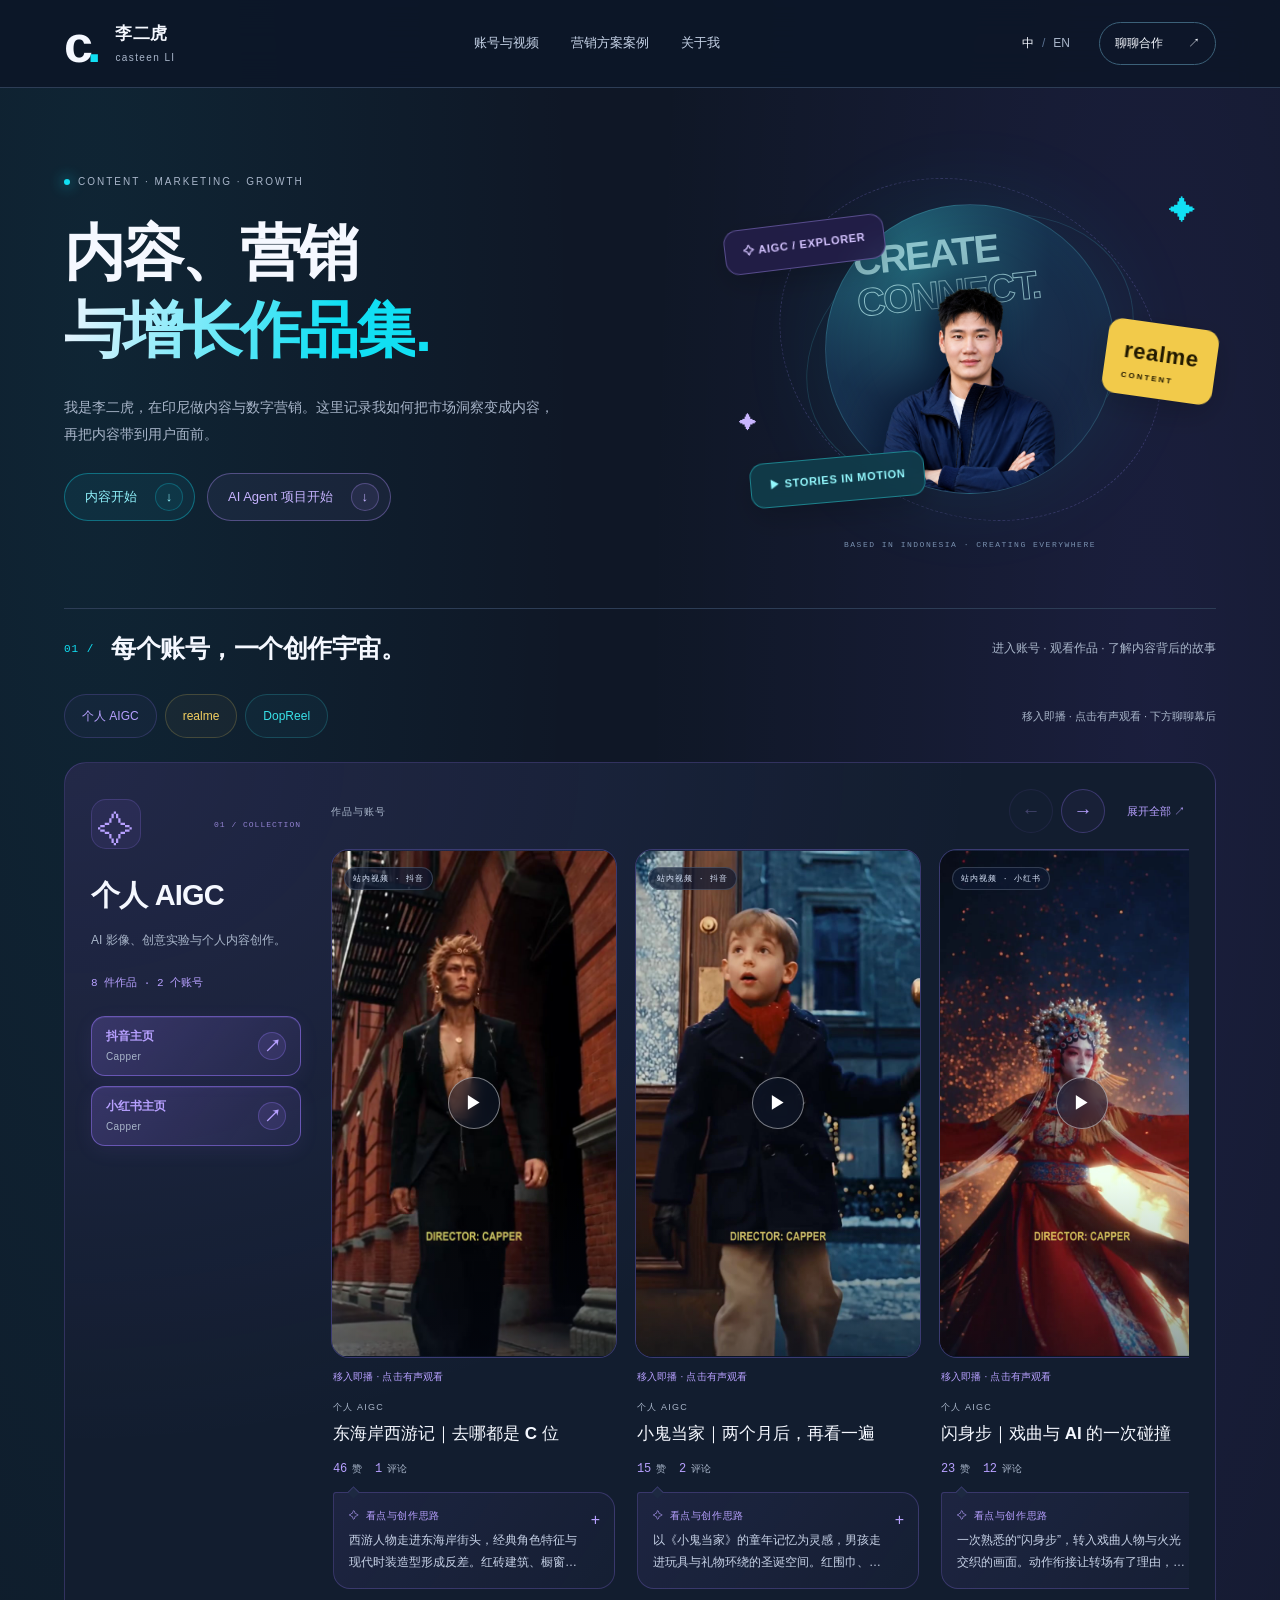
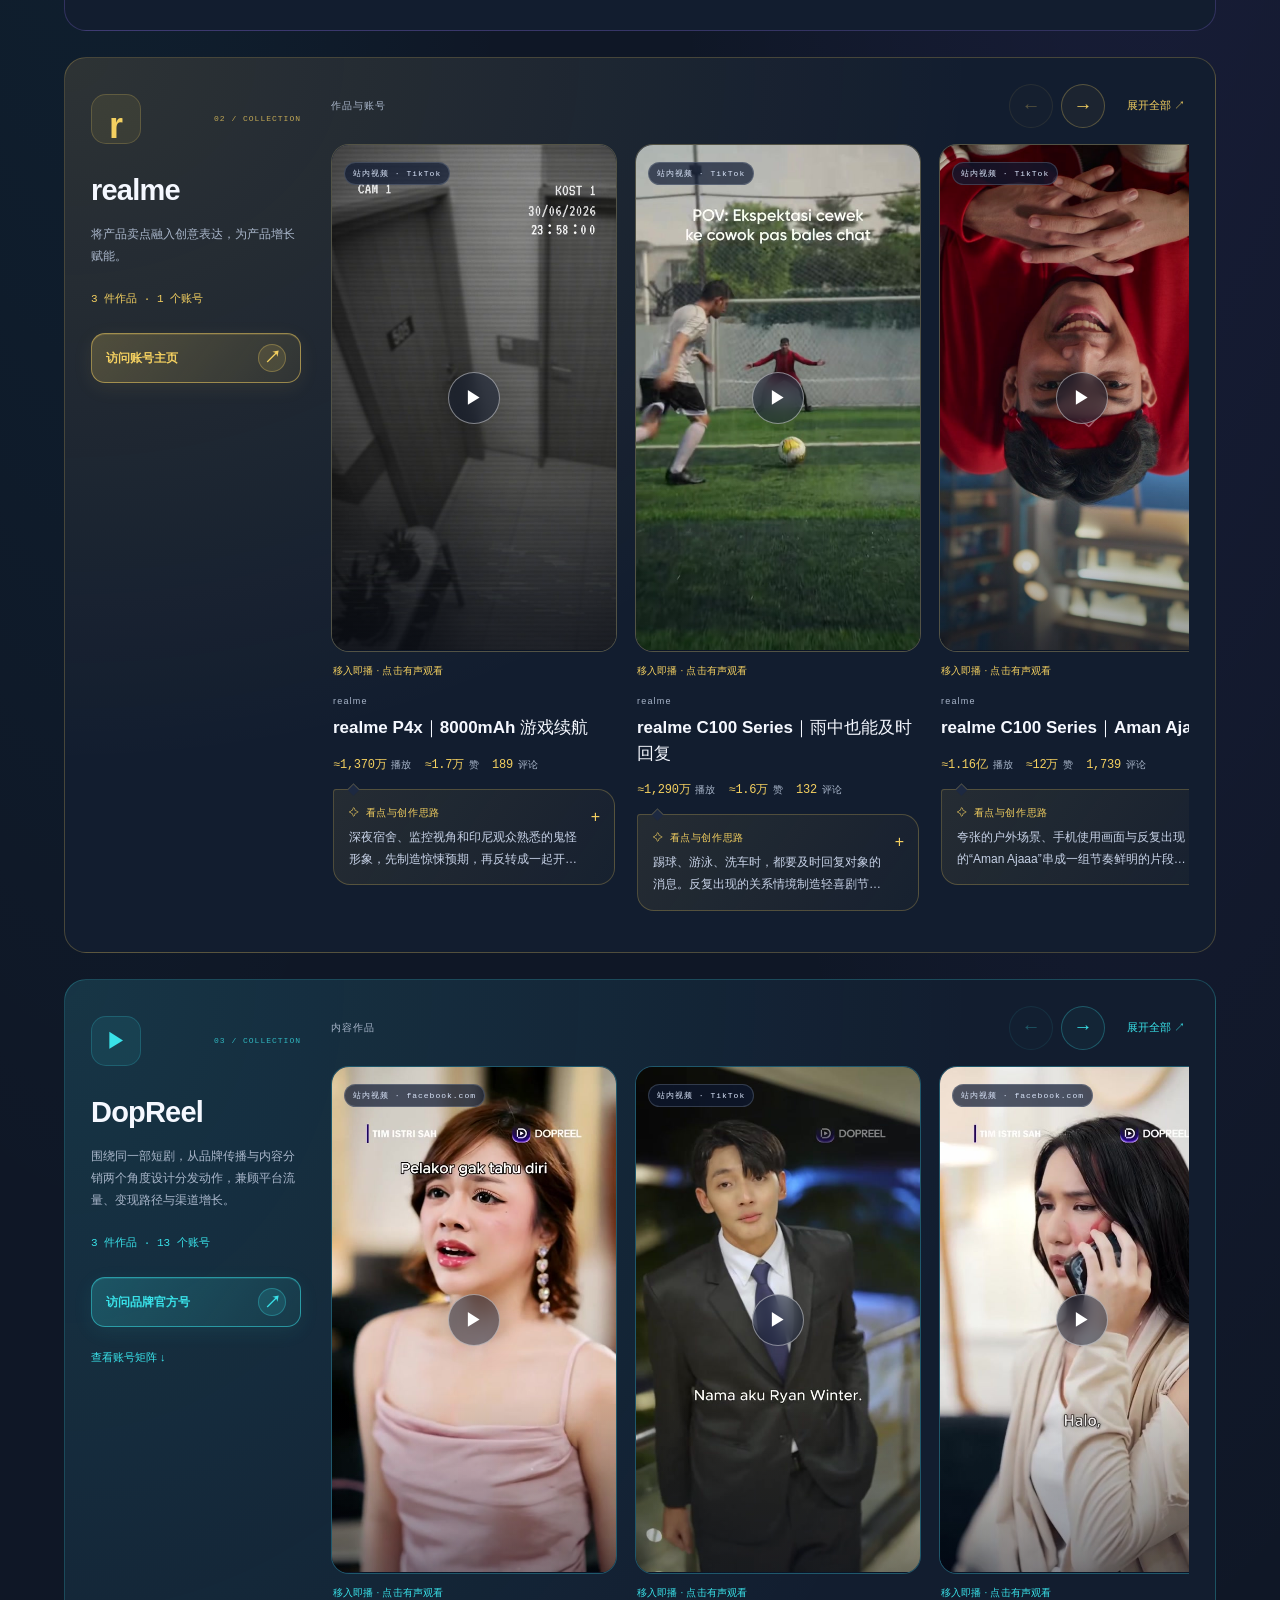
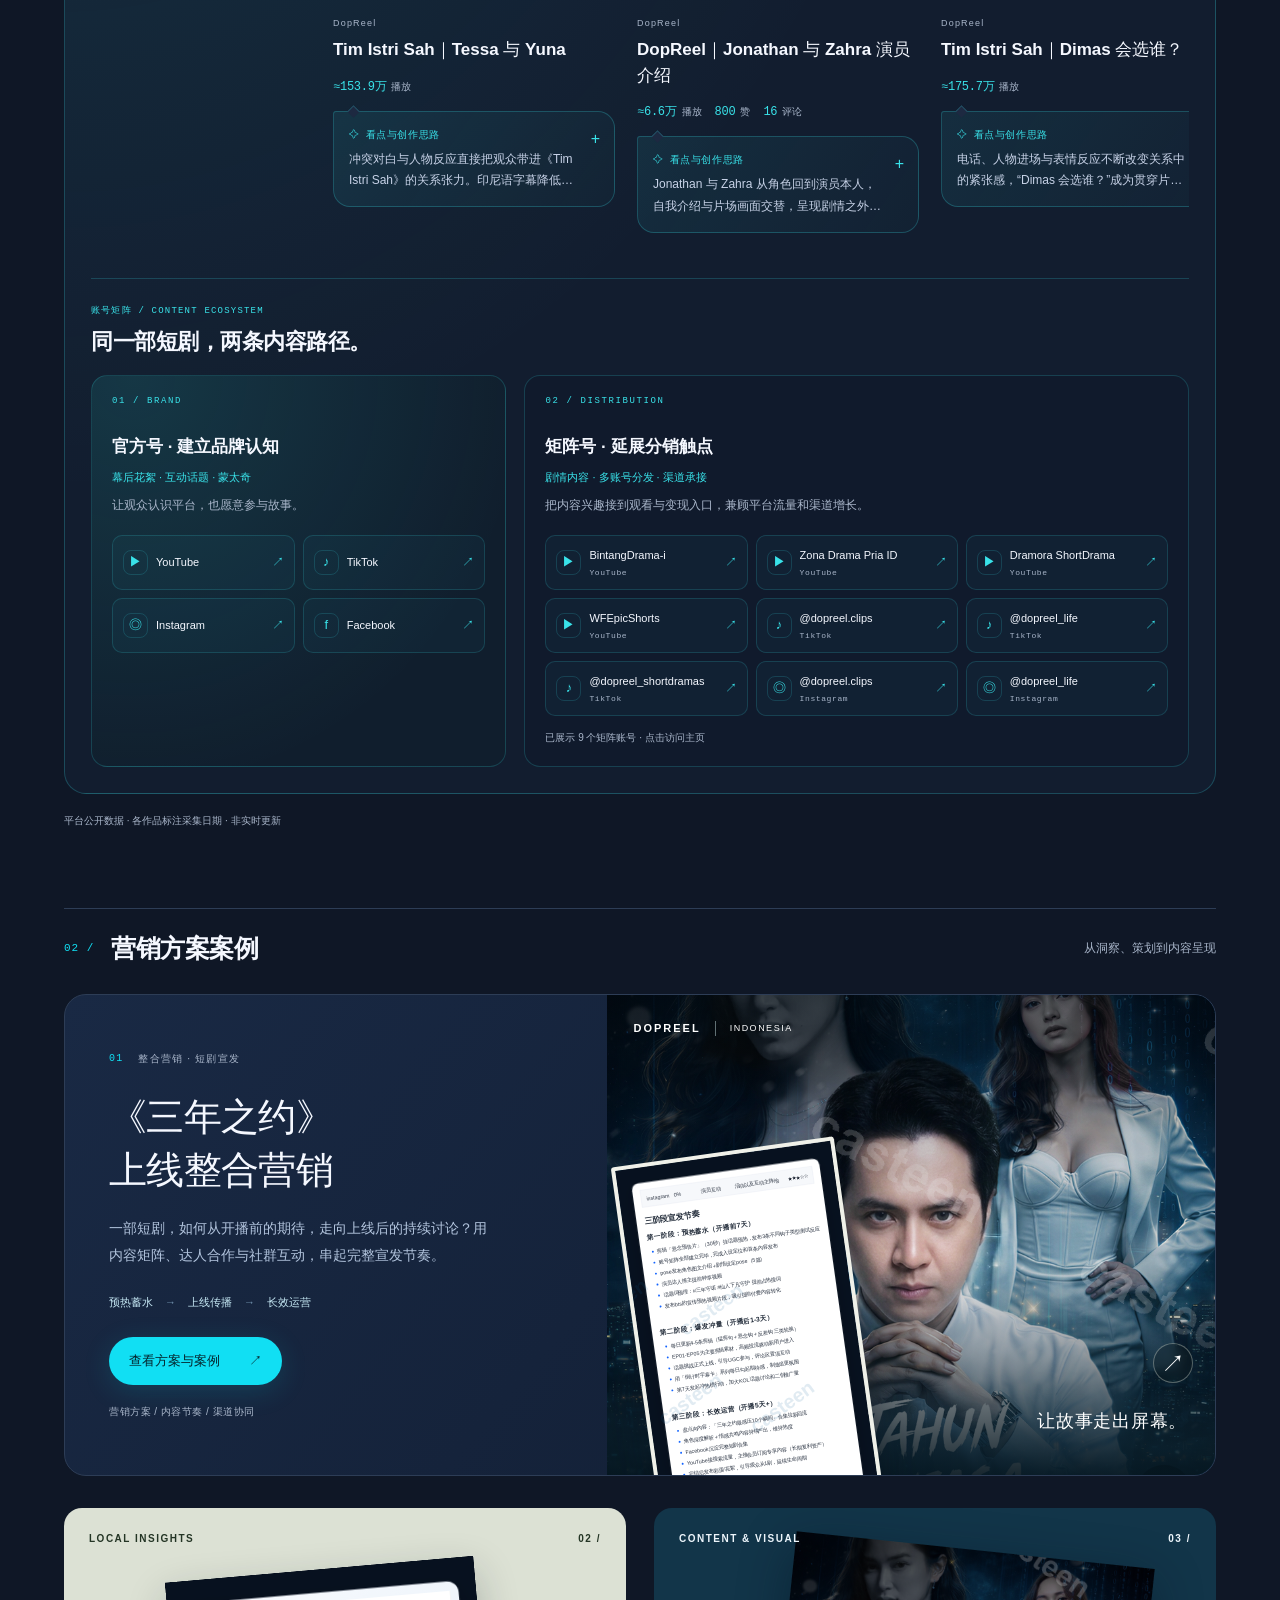
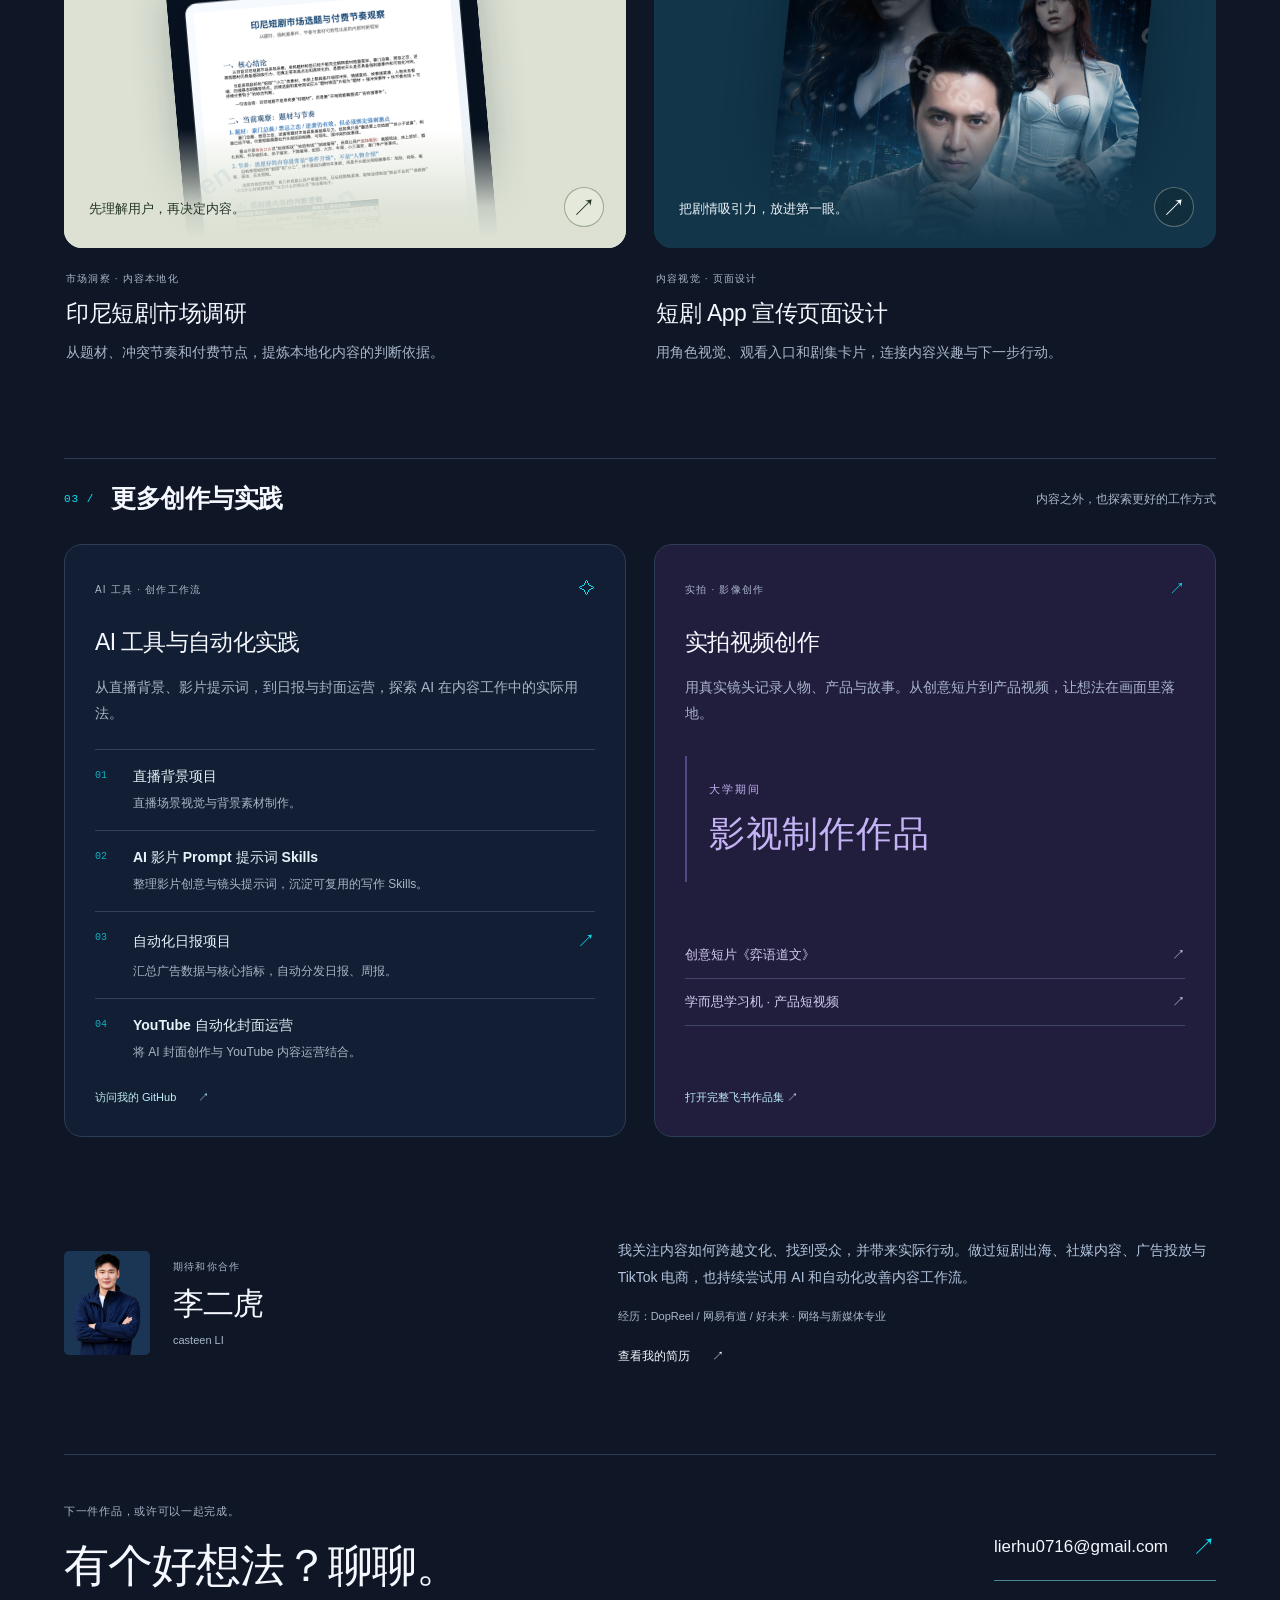
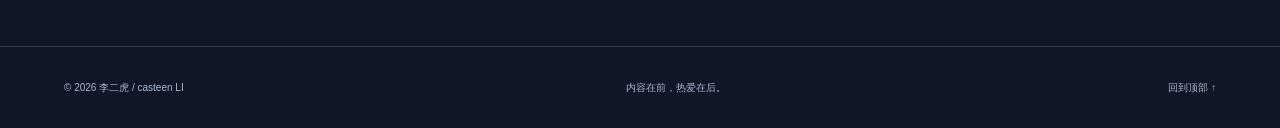
==== index.html @ a6832601 "Switch personal Douyin channel to Capper profile" ====
<!DOCTYPE html>
<html lang="zh-CN">
<head>
  <meta charset="UTF-8">
  <meta name="viewport" content="width=device-width, initial-scale=1.0">
  <meta name="theme-color" content="#0f1726">
  <title>李二虎 · 内容、营销与增长作品集</title>
  <meta name="description" content="李二虎 / casteen LI 的作品集：营销方案案例、社媒内容、AI 工具与自动化、实拍视频创作。通过作品，了解内容从策划到传播的过程。">
  <link rel="stylesheet" href="style.css?v=20261005-channel-wall-2">
  <script src="video-utils.js?v=20261005-channel-wall" defer></script>
  <script src="portfolio-data.js?v=20261005-capper-profile" defer></script>
  <script src="script.js" defer></script>
  <script src="gallery.js?v=20261005-channel-wall" defer></script>
</head>
<body id="top">
  <a data-zh="跳到营销方案案例" data-en="Skip to marketing case studies" class="skip-link" href="#work">跳到营销方案案例</a>
  <header class="site-header">
    <a class="brand" href="#top" aria-label="李二虎 / casteen LI — 首页" data-label-zh="李二虎 / casteen LI — 首页" data-label-en="casteen LI — Home"><span class="brand-symbol" aria-hidden="true">c<span>.</span></span><span class="brand-name"><b data-zh="李二虎" data-en="casteen LI">李二虎</b><span data-zh="casteen LI" data-en="李二虎">casteen LI</span></span></a>
    <nav class="nav" aria-label="Primary navigation">
      <a data-zh="账号与视频" data-en="Channels & videos" href="#projects">账号与视频</a>
      <a data-zh="营销方案案例" data-en="Marketing case studies" href="#work">营销方案案例</a>
      <a data-zh="关于我" data-en="About" href="#about">关于我</a>
    </nav>
    <div class="header-actions"><button class="language-toggle" type="button" aria-label="Switch to English"><span class="lang-zh">中</span><span class="language-divider">/</span><span class="lang-en">EN</span></button><a class="contact-link" href="mailto:lierhu0716@gmail.com"><span data-zh="聊聊合作" data-en="Let’s talk">聊聊合作</span><span aria-hidden="true">↗</span></a></div>
  </header>
  <main>
    <section class="hero page-width" aria-labelledby="hero-heading">
      <div class="hero-heading">
        <p class="eyebrow"><span class="status-dot" aria-hidden="true"></span> CONTENT · MARKETING · GROWTH</p>
        <h1 id="hero-heading"><span data-zh="内容、营销" data-en="Content. Marketing.">内容、营销</span><br><span data-zh="与增长作品集" data-en="Work that connects" class="hero-second">与增长作品集</span><span class="accent">.</span></h1>
      <div class="hero-intro">
        <p data-zh="我是李二虎，在印尼做内容与数字营销。这里记录我如何把市场洞察变成内容，再把内容带到用户面前。" data-en="I’m casteen LI, a content and digital marketing practitioner based in Indonesia. This is a collection of how I turn local insights into content, and bring that content to its audience.">我是李二虎，在印尼做内容与数字营销。这里记录我如何把市场洞察变成内容，再把内容带到用户面前。</p>
        <nav class="hero-paths" aria-label="选择探索方向" data-label-zh="选择探索方向" data-label-en="Choose what to explore">
          <a class="text-link hero-path-content" href="#projects"><span data-zh="内容开始" data-en="Explore content">内容开始</span><span class="hero-path-arrow" aria-hidden="true">↓</span></a>
          <a class="text-link hero-path-ai" href="#ai-projects"><span data-zh="AI Agent 项目开始" data-en="Explore AI Agent projects">AI Agent 项目开始</span><span class="hero-path-arrow" aria-hidden="true">↓</span></a>
        </nav>
      </div>
      </div>
      <div class="hero-visual" aria-hidden="true">
        <div class="orbit orbit-one"></div><div class="orbit orbit-two"></div><span class="orb-star star-one">✦</span><span class="orb-star star-two">✦</span>
        <div class="hero-orb"><span class="orb-word">CREATE<br><i>CONNECT.</i></span><img src="assets/profile-cutout-alpha-v2-tight.png" alt="" width="240" height="280"></div>
        <span class="floating-tag tag-aigc">✧ AIGC / EXPLORER</span><span class="floating-tag tag-realme">realme <small>CONTENT</small></span><span class="floating-tag tag-drama">▶ STORIES IN MOTION</span>
        <span class="hero-coordinate">BASED IN INDONESIA · CREATING EVERYWHERE</span>
      </div>
    </section>
    <section class="projects-section page-width" id="projects" aria-labelledby="projects-heading">
      <span id="social-wall" class="anchor-alias" aria-hidden="true"></span>
      <div class="section-heading"><div class="section-title"><span class="section-index">01 /</span><h2 id="projects-heading" data-zh="每个账号，一个创作宇宙。" data-en="Different channels. Different worlds.">每个账号，一个创作宇宙。</h2></div><p class="section-note" data-zh="进入账号 · 观看作品 · 了解内容背后的故事" data-en="Explore the channels, the work, and the stories behind it.">进入账号 · 观看作品 · 了解内容背后的故事</p></div>
      <div class="gallery-heading"><nav id="project-filters" class="project-filters" aria-label="跳转到合集" data-label-zh="跳转到合集" data-label-en="Jump to a collection"></nav><p data-zh="移入即播 · 点击有声观看 · 下方聊聊幕后" data-en="Hover to play · Click for sound · Stories below">移入即播 · 点击有声观看 · 下方聊聊幕后</p></div>
      <div id="project-content"></div>
      <noscript><p>请开启浏览器 JavaScript 查看账号和视频作品。你也可以<a href="https://v.douyin.com/mljj-JvdqjE/" target="_blank" rel="noopener noreferrer">打开个人抖音账号 ↗</a>，或浏览下方营销案例。</p></noscript>
      <a id="editor-link" class="editor-link" href="portfolio-editor.html" hidden>＋ 管理账号与视频</a>
    </section>
    <section class="work-section page-width" id="work" aria-labelledby="work-heading">
      <span id="casework" class="anchor-alias" aria-hidden="true"></span><span id="marketing-cases" class="anchor-alias" aria-hidden="true"></span>
      <div class="section-heading"><div class="section-title"><span class="section-index">02 /</span><h2 data-zh="营销方案案例" data-en="Marketing case studies" id="work-heading">营销方案案例</h2></div><p data-zh="从洞察、策划到内容呈现" data-en="From local insight to creative execution" class="section-note">从洞察、策划到内容呈现</p></div>
      <article class="featured-work">
        <div class="featured-copy">
          <p class="work-kicker"><span>01</span><span data-zh="整合营销 · 短剧宣发" data-en="CAMPAIGN · SHORT DRAMA">整合营销 · 短剧宣发</span></p>
          <h3><span data-zh="《三年之约》" data-en="Three-Year Promise">《三年之约》</span><br><span data-zh="上线整合营销" data-en="Launch campaign">上线整合营销</span></h3>
          <p data-zh="一部短剧，如何从开播前的期待，走向上线后的持续讨论？用内容矩阵、达人合作与社群互动，串起完整宣发节奏。" data-en="How does a short drama turn pre-launch anticipation into an ongoing conversation? A launch plan connecting social content, creators, and community engagement." class="work-description">一部短剧，如何从开播前的期待，走向上线后的持续讨论？用内容矩阵、达人合作与社群互动，串起完整宣发节奏。</p>
          <div class="campaign-stages" aria-label="Campaign stages"><span data-zh="预热蓄水" data-en="Build anticipation">预热蓄水</span><i aria-hidden="true">→</i><span data-zh="上线传播" data-en="Launch">上线传播</span><i aria-hidden="true">→</i><span data-zh="长效运营" data-en="Sustain">长效运营</span></div>
          <a class="button primary" href="assets/marketing-launch-plan-watermarked.svg" target="_blank" rel="noopener noreferrer" data-case="campaign" aria-haspopup="dialog"><span data-zh="查看方案与案例" data-en="Explore the case study">查看方案与案例</span><span aria-hidden="true">↗</span></a>
          <p data-zh="营销方案 / 内容节奏 / 渠道协同" data-en="Launch plan / Content calendar / Channel strategy" class="work-footnote">营销方案 / 内容节奏 / 渠道协同</p>
        </div>
        <a class="featured-art" href="assets/marketing-launch-plan-watermarked.svg" target="_blank" rel="noopener noreferrer" data-case="campaign" aria-haspopup="dialog" aria-label="查看《三年之约》营销案例" data-label-zh="查看《三年之约》营销案例" data-label-en="Explore the Three-Year Promise campaign">
          <img class="campaign-poster" src="assets/marketing-block-ui-watermarked.png" alt="《三年之约》印尼语宣传视觉" data-alt-zh="《三年之约》印尼语宣传视觉" data-alt-en="Indonesian promotional artwork for Three-Year Promise" width="900" height="1952" fetchpriority="high">
          <div class="art-shade"></div>
          <img class="campaign-document" src="assets/marketing-launch-plan-watermarked.svg" alt="三阶段营销方案节选" data-alt-zh="三阶段营销方案节选" data-alt-en="Excerpt from the three-stage launch plan" width="900" height="1600">
          <span class="art-label">DOPREEL <span>INDONESIA</span></span>
          <span data-zh="让故事走出屏幕。" data-en="Bring the story beyond the screen." class="art-caption">让故事走出屏幕。</span>
          <span class="round-arrow" aria-hidden="true">↗</span>
        </a>
      </article>
      <div class="work-grid">
        <article class="work-card">
          <a class="work-cover research-cover" href="assets/marketing-market-research-watermarked.svg" target="_blank" rel="noopener noreferrer" data-case="research" aria-haspopup="dialog" aria-label="查看印尼短剧市场调研" data-label-zh="查看印尼短剧市场调研" data-label-en="Explore Understanding Indonesia’s short-drama audience"><div class="cover-caption"><span>LOCAL INSIGHTS</span><span>02 /</span></div><img src="assets/marketing-market-research-watermarked.svg" alt="印尼短剧市场调研" data-alt-zh="印尼短剧市场调研" data-alt-en="Understanding Indonesia’s short-drama audience" width="900" height="1600" loading="lazy"><span data-zh="先理解用户，再决定内容。" data-en="Understand the audience. Shape the story." class="cover-bottom">先理解用户，再决定内容。</span><span class="round-arrow" aria-hidden="true">↗</span></a>
          <div class="card-copy"><p data-zh="市场洞察 · 内容本地化" data-en="RESEARCH · LOCALIZATION" class="work-kicker">市场洞察 · 内容本地化</p><h3><a class="" href="assets/marketing-market-research-watermarked.svg" target="_blank" rel="noopener noreferrer" data-case="research" aria-haspopup="dialog"><span data-zh="印尼短剧市场调研" data-en="Understanding Indonesia’s short-drama audience">印尼短剧市场调研</span></a></h3><p data-zh="从题材、冲突节奏和付费节点，提炼本地化内容的判断依据。" data-en="A local perspective on story themes, dramatic pacing, and payment moments to inform content decisions.">从题材、冲突节奏和付费节点，提炼本地化内容的判断依据。</p></div>
        </article>
<article class="work-card">
          <a class="work-cover design-cover" href="assets/marketing-block-ui-watermarked.png" target="_blank" rel="noopener noreferrer" data-case="design" aria-haspopup="dialog" aria-label="查看短剧 App 宣传页面设计" data-label-zh="查看短剧 App 宣传页面设计" data-label-en="Explore A story-led promotional page"><div class="cover-caption"><span>CONTENT & VISUAL</span><span>03 /</span></div><img src="assets/marketing-block-ui-watermarked.png" alt="短剧 App 宣传页面设计" data-alt-zh="短剧 App 宣传页面设计" data-alt-en="A story-led promotional page" width="900" height="1952" loading="lazy"><span data-zh="把剧情吸引力，放进第一眼。" data-en="Make the first impression tell a story." class="cover-bottom">把剧情吸引力，放进第一眼。</span><span class="round-arrow" aria-hidden="true">↗</span></a>
          <div class="card-copy"><p data-zh="内容视觉 · 页面设计" data-en="VISUAL CONTENT · PAGE DESIGN" class="work-kicker">内容视觉 · 页面设计</p><h3><a class="" href="assets/marketing-block-ui-watermarked.png" target="_blank" rel="noopener noreferrer" data-case="design" aria-haspopup="dialog"><span data-zh="短剧 App 宣传页面设计" data-en="A story-led promotional page">短剧 App 宣传页面设计</span></a></h3><p data-zh="用角色视觉、观看入口和剧集卡片，连接内容兴趣与下一步行动。" data-en="Character-led visuals, a clear watch entry, and episode cards that connect curiosity with the next action.">用角色视觉、观看入口和剧集卡片，连接内容兴趣与下一步行动。</p></div>
        </article>
      </div>
    </section>
    <section class="more-section page-width" id="creative-practice" aria-labelledby="more-heading">
      <div class="section-heading"><div class="section-title"><span class="section-index">03 /</span><h2 data-zh="更多创作与实践" data-en="More things I make" id="more-heading">更多创作与实践</h2></div><p data-zh="内容之外，也探索更好的工作方式" data-en="Creative projects and better ways of working" class="section-note">内容之外，也探索更好的工作方式</p></div>
      <div class="more-grid">
        <article class="more-card ai-tools-card" id="ai-projects" aria-labelledby="ai-projects-heading">
          <div class="more-top"><span class="work-kicker" data-zh="AI 工具 · 创作工作流" data-en="AI TOOLS · CREATIVE WORKFLOWS">AI 工具 · 创作工作流</span><span aria-hidden="true">✧</span></div>
          <h3 id="ai-projects-heading" data-zh="AI 工具与自动化实践" data-en="AI tools & automation">AI 工具与自动化实践</h3>
          <p data-zh="从直播背景、影片提示词，到日报与封面运营，探索 AI 在内容工作中的实际用法。" data-en="Exploring AI in content work, from livestream backgrounds and film prompts to reporting and thumbnail operations.">从直播背景、影片提示词，到日报与封面运营，探索 AI 在内容工作中的实际用法。</p>
          <ol class="ai-project-list">
            <li><span class="ai-project-index" aria-hidden="true">01</span><div><h4 data-zh="直播背景项目" data-en="Livestream backgrounds">直播背景项目</h4><p data-zh="直播场景视觉与背景素材制作。" data-en="Scene visuals and background assets for livestreams.">直播场景视觉与背景素材制作。</p></div></li>
            <li><span class="ai-project-index" aria-hidden="true">02</span><div><h4 data-zh="AI 影片 Prompt 提示词 Skills" data-en="AI film prompt-writing Skills">AI 影片 Prompt 提示词 Skills</h4><p data-zh="整理影片创意与镜头提示词，沉淀可复用的写作 Skills。" data-en="Reusable Skills for writing film concepts and shot prompts.">整理影片创意与镜头提示词，沉淀可复用的写作 Skills。</p></div></li>
            <li><span class="ai-project-index" aria-hidden="true">03</span><div><h4><a href="https://github.com/casteen-code/fb_auto" target="_blank" rel="noopener noreferrer"><span data-zh="自动化日报项目" data-en="Automated daily reporting">自动化日报项目</span><span class="ai-project-arrow" aria-hidden="true">↗</span></a></h4><p data-zh="汇总广告数据与核心指标，自动分发日报、周报。" data-en="Collect ad data and key metrics for automated daily and weekly reports.">汇总广告数据与核心指标，自动分发日报、周报。</p></div></li>
            <li><span class="ai-project-index" aria-hidden="true">04</span><div><h4 data-zh="YouTube 自动化封面运营" data-en="YouTube thumbnail automation">YouTube 自动化封面运营</h4><p data-zh="将 AI 封面创作与 YouTube 内容运营结合。" data-en="Connect AI thumbnail creation with YouTube content operations.">将 AI 封面创作与 YouTube 内容运营结合。</p></div></li>
          </ol>
          <a class="text-link" href="https://github.com/casteen-code" target="_blank" rel="noopener noreferrer"><span data-zh="访问我的 GitHub" data-en="Visit my GitHub">访问我的 GitHub</span><span aria-hidden="true">↗</span></a>
        </article>
        <article class="more-card film-card">
          <div class="more-top"><span class="work-kicker" data-zh="实拍 · 影像创作" data-en="LIVE ACTION · FILMMAKING">实拍 · 影像创作</span><span aria-hidden="true">↗</span></div>
          <h3 data-zh="实拍视频创作" data-en="Live-action video">实拍视频创作</h3>
          <p data-zh="用真实镜头记录人物、产品与故事。从创意短片到产品视频，让想法在画面里落地。" data-en="Real people, products, and stories on camera. Bringing ideas to the screen through creative films and product videos.">用真实镜头记录人物、产品与故事。从创意短片到产品视频，让想法在画面里落地。</p>
          <div class="film-word film-study"><span data-zh="大学期间" data-en="UNIVERSITY YEARS">大学期间</span><strong data-zh="影视制作作品" data-en="Film projects">影视制作作品</strong></div>
          <div class="creative-links">
            <a href="https://xwwj8gvuy9h.feishu.cn/wiki/UAMtwRM6Qi1jEekRa4ecPHbEnuc#WltvdbRESoB5T5xVisycTCRtnsg" target="_blank" rel="noopener noreferrer"><span data-zh="创意短片《弈语道文》" data-en="Creative film · Yi Yu Dao Wen">创意短片《弈语道文》</span><span aria-hidden="true">↗</span></a>
            <a href="https://xwwj8gvuy9h.feishu.cn/wiki/UAMtwRM6Qi1jEekRa4ecPHbEnuc#GV44d6AUeomAbuxBpgTccufIn1g" target="_blank" rel="noopener noreferrer"><span data-zh="学而思学习机 · 产品短视频" data-en="TAL learning tablet · Product videos">学而思学习机 · 产品短视频</span><span aria-hidden="true">↗</span></a>
          </div>
          <a class="text-link" href="https://xwwj8gvuy9h.feishu.cn/wiki/UAMtwRM6Qi1jEekRa4ecPHbEnuc" target="_blank" rel="noopener noreferrer" data-zh="打开完整飞书作品集 ↗" data-en="Explore the full Feishu portfolio ↗">打开完整飞书作品集 ↗</a>
        </article>
      </div>
    </section>
    <section class="about-section page-width" id="about" aria-labelledby="about-heading">
      <span id="experience" class="anchor-alias" aria-hidden="true"></span><span id="skills" class="anchor-alias" aria-hidden="true"></span>
      <div class="about-identity"><img src="assets/profile-cutout-alpha-v2-tight.png" alt="李二虎 / casteen LI" width="240" height="280" loading="lazy"><div><p data-zh="期待和你合作" data-en="LET’S WORK TOGETHER" class="work-kicker">期待和你合作</p><h2 id="about-heading"><b data-zh="李二虎" data-en="casteen LI">李二虎</b><span data-zh="casteen LI" data-en="李二虎">casteen LI</span></h2></div></div>
      <div class="about-copy">
        <p data-zh="我关注内容如何跨越文化、找到受众，并带来实际行动。做过短剧出海、社媒内容、广告投放与 TikTok 电商，也持续尝试用 AI 和自动化改善内容工作流。" data-en="I’m interested in how content travels across cultures, finds an audience, and inspires action. My work spans short dramas, social content, paid media, and TikTok commerce, with an ongoing interest in AI and creative workflows.">我关注内容如何跨越文化、找到受众，并带来实际行动。做过短剧出海、社媒内容、广告投放与 TikTok 电商，也持续尝试用 AI 和自动化改善内容工作流。</p>
        <p data-zh="经历：DopReel / 网易有道 / 好未来 · 网络与新媒体专业" data-en="Background: DopReel / NetEase Youdao / TAL · Network & New Media" class="about-background">经历：DopReel / 网易有道 / 好未来 · 网络与新媒体专业</p>
        <a class="text-link" href="02-网页简历/index.html?v=20261005-resume-aigc" target="_blank" rel="noopener noreferrer"><span data-zh="查看我的简历" data-en="View my resume">查看我的简历</span><span aria-hidden="true">↗</span></a>
      </div>
    </section>
    <section class="contact-section page-width" id="contact" aria-labelledby="contact-heading">
      <div><p data-zh="下一件作品，或许可以一起完成。" data-en="Maybe the next project is one we make together." class="eyebrow">下一件作品，或许可以一起完成。</p><h2 data-zh="有个好想法？聊聊。" data-en="A good idea? Let’s talk." id="contact-heading">有个好想法？聊聊。</h2></div>
      <a class="email-link" href="mailto:lierhu0716@gmail.com">lierhu0716@gmail.com <span aria-hidden="true">↗</span></a>
    </section>
  </main>
  <footer class="site-footer page-width"><span>© <span id="year">2026</span> 李二虎 / casteen LI</span><span data-zh="内容在前，热爱在后。" data-en="Made with curiosity. Told through work.">内容在前，热爱在后。</span><a href="#top"><span data-zh="回到顶部" data-en="Back to top">回到顶部</span> ↑</a></footer>
  <dialog class="case-dialog" id="case-dialog" aria-labelledby="case-title">
    <div class="dialog-toolbar"><span data-zh="作品细节" data-en="A CLOSER LOOK" class="work-kicker">作品细节</span><div><button class="language-toggle" type="button" aria-label="Switch to English"><span class="lang-zh">中</span><span class="language-divider">/</span><span class="lang-en">EN</span></button><button class="dialog-close" type="button" aria-label="关闭作品" data-label-zh="关闭作品" data-label-en="Close project" autofocus>×</button></div></div>
    <div id="case-content"></div>
  </dialog>
  <dialog id="video-dialog" class="case-dialog video-dialog" aria-labelledby="video-title">
    <div class="dialog-toolbar"><span class="work-kicker" data-zh="内容放映室" data-en="SCREENING ROOM">内容放映室</span><div><button class="language-toggle" type="button" aria-label="Switch to English"><span class="lang-zh">中</span><span class="language-divider">/</span><span class="lang-en">EN</span></button><button type="button" class="dialog-close video-close" data-label-zh="关闭视频" data-label-en="Close video" aria-label="关闭视频" autofocus>×</button></div></div>
    <div id="video-content"></div>
  </dialog>
  <template id="case-campaign">
    <article class="case-detail">
      <header><p data-zh="01 / 整合营销 · 印尼短剧" data-en="01 / INTEGRATED CAMPAIGN · INDONESIA" class="work-kicker">01 / 整合营销 · 印尼短剧</p><h2 data-zh="《三年之约》上线整合营销" data-en="Three-Year Promise: launch campaign" id="case-title">《三年之约》上线整合营销</h2><p data-zh="围绕短剧上线，把内容、达人与社群组织成一套连续的传播动作。" data-en="A coordinated launch that connects social content, creators, and community activity around a short drama." class="case-lead">围绕短剧上线，把内容、达人与社群组织成一套连续的传播动作。</p></header>
      <figure class="case-figure"><figcaption><span data-zh="宣发方案节选" data-en="Excerpt from the launch plan">宣发方案节选</span><a data-zh="在新窗口查看原图 ↗" data-en="Open full image ↗" href="assets/marketing-launch-plan-watermarked.svg" target="_blank" rel="noopener noreferrer">在新窗口查看原图 ↗</a></figcaption><img src="assets/marketing-launch-plan-watermarked.svg" alt="三阶段宣发方案，包含预热、上线传播和长效运营的具体内容" data-alt-zh="三阶段宣发方案，包含预热、上线传播和长效运营的具体内容" data-alt-en="The launch plan covering anticipation, launch, and ongoing engagement" width="900" height="1600"></figure>
      <dl class="case-facts"><div><dt data-zh="项目目标" data-en="OBJECTIVE">项目目标</dt><dd data-zh="提升上线声量与用户互动" data-en="Build launch awareness and audience engagement">提升上线声量与用户互动</dd></div><div><dt data-zh="我的职责" data-en="MY ROLE">我的职责</dt><dd data-zh="整合营销策划与执行" data-en="Integrated marketing planning and execution">整合营销策划与执行</dd></div><div><dt data-zh="内容产出" data-en="DELIVERABLE">内容产出</dt><dd data-zh="宣发节奏、内容矩阵与渠道协同方案" data-en="Launch cadence, content matrix, and channel coordination plan">宣发节奏、内容矩阵与渠道协同方案</dd></div></dl>
      <div class="case-narrative"><h3 data-zh="把一次上线，拆成三个阶段" data-en="Three stages, one connected launch">把一次上线，拆成三个阶段</h3><ol class="case-steps"><li><strong data-zh="预热蓄水" data-en="Build anticipation">预热蓄水</strong><p data-zh="通过悬念预告、角色介绍和幕后花絮建立期待，提前安排账号矩阵与达人内容。" data-en="Build anticipation through teasers, character introductions, and behind-the-scenes clips, supported by channel setup and creator content.">通过悬念预告、角色介绍和幕后花絮建立期待，提前安排账号矩阵与达人内容。</p></li><li><strong data-zh="上线传播" data-en="Activate the launch">上线传播</strong><p data-zh="围绕重点剧集轮换内容钩子，联动话题、评论区互动和 UGC，把观看兴趣延伸为讨论。" data-en="Rotate creative hooks around key episodes and connect topics, comments, and UGC to turn viewing interest into conversation.">围绕重点剧集轮换内容钩子，联动话题、评论区互动和 UGC，把观看兴趣延伸为讨论。</p></li><li><strong data-zh="长效运营" data-en="Keep the story alive">长效运营</strong><p data-zh="通过剧情盘点、角色解析、合集与花絮延续内容生命周期，承接搜索和回流观看。" data-en="Extend the story through recaps, character analysis, compilations, and extras, supporting search discovery and return viewing.">通过剧情盘点、角色解析、合集与花絮延续内容生命周期，承接搜索和回流观看。</p></li></ol></div>
      <div class="case-results"><div><strong>10+</strong><span data-zh="上线期百万曝光内容" data-en="Launch content pieces with 1M+ impressions each">上线期百万曝光内容</span></div><div><strong>1,000+</strong><span data-zh="上线期社群互动" data-en="Community interactions during launch">上线期社群互动</span></div></div>

    </article>
  </template>
<template id="case-research">
    <article class="case-detail">
      <header><p data-zh="02 / 市场洞察 · 内容本地化" data-en="02 / RESEARCH · LOCALIZATION" class="work-kicker">02 / 市场洞察 · 内容本地化</p><h2 data-zh="印尼短剧市场调研" data-en="Understanding Indonesia’s short-drama audience" id="case-title">印尼短剧市场调研</h2><p data-zh="从用户愿意停留的情节出发，观察题材、冲突密度与付费节奏之间的关系。" data-en="Starting with the moments that hold attention, this research explores story themes, dramatic intensity, and payment pacing." class="case-lead">从用户愿意停留的情节出发，观察题材、冲突密度与付费节奏之间的关系。</p></header>
      <figure class="case-figure"><figcaption><span data-zh="市场观察文档节选" data-en="Excerpt from the research document">市场观察文档节选</span><a data-zh="在新窗口查看原图 ↗" data-en="Open full image ↗" href="assets/marketing-market-research-watermarked.svg" target="_blank" rel="noopener noreferrer">在新窗口查看原图 ↗</a></figcaption><img src="assets/marketing-market-research-watermarked.svg" alt="印尼短剧市场选题与付费节奏观察文档节选" data-alt-zh="印尼短剧市场选题与付费节奏观察文档节选" data-alt-en="Excerpt from the Indonesian short-drama market research document" width="900" height="1600"></figure>
      <dl class="case-facts"><div><dt data-zh="项目目标" data-en="OBJECTIVE">项目目标</dt><dd data-zh="为本地化选题与素材测试提供依据" data-en="Inform localized story selection and creative testing">为本地化选题与素材测试提供依据</dd></div><div><dt data-zh="工作内容" data-en="FOCUS">工作内容</dt><dd data-zh="题材观察、节奏分析与内容方向梳理" data-en="Theme research, pacing analysis, and content direction">题材观察、节奏分析与内容方向梳理</dd></div><div><dt data-zh="内容产出" data-en="DELIVERABLE">内容产出</dt><dd data-zh="市场观察文档与选题判断框架" data-en="Market observations and a story evaluation framework">市场观察文档与选题判断框架</dd></div></dl>
      <div class="case-narrative"><h3 data-zh="从题材标签，走向具体情节" data-en="Look beyond the genre label">从题材标签，走向具体情节</h3><p data-zh="这份观察把内容判断拆成开头方式、冲突呈现、情绪刺激、爽点兑现和付费钩子。重点是提炼可供选题和素材测试使用的观察维度。" data-en="The document breaks content evaluation into openings, conflict, emotional stakes, payoff, and payment hooks. It identifies practical dimensions for story selection and creative tests.">这份观察把内容判断拆成开头方式、冲突呈现、情绪刺激、爽点兑现和付费钩子。重点是提炼可供选题和素材测试使用的观察维度。</p><p data-zh="以下为内容观察与判断框架，具体结论需要结合后续素材测试验证。" data-en="These are content observations and a decision framework; specific conclusions need validation through creative testing." class="case-note">以下为内容观察与判断框架，具体结论需要结合后续素材测试验证。</p></div>


    </article>
  </template>
<template id="case-design">
    <article class="case-detail">
      <header><p data-zh="03 / 内容视觉 · 页面设计" data-en="03 / VISUAL CONTENT · PAGE DESIGN" class="work-kicker">03 / 内容视觉 · 页面设计</p><h2 data-zh="短剧 App 宣传页面设计" data-en="A story-led promotional page" id="case-title">短剧 App 宣传页面设计</h2><p data-zh="把角色、故事与观看入口组织在同一个页面，让用户顺着内容兴趣继续探索。" data-en="Characters, story, and viewing entry points brought together in a page designed to turn curiosity into exploration." class="case-lead">把角色、故事与观看入口组织在同一个页面，让用户顺着内容兴趣继续探索。</p></header>
      <figure class="case-figure"><figcaption><span data-zh="宣传页面作品预览" data-en="Promotional page preview">宣传页面作品预览</span><a data-zh="在新窗口查看原图 ↗" data-en="Open full image ↗" href="assets/marketing-block-ui-watermarked.png" target="_blank" rel="noopener noreferrer">在新窗口查看原图 ↗</a></figcaption><img src="assets/marketing-block-ui-watermarked.png" alt="DopReel 宣传页面完整预览：人物主视觉、观看按钮、剧集卡片和底部导航" data-alt-zh="DopReel 宣传页面完整预览：人物主视觉、观看按钮、剧集卡片和底部导航" data-alt-en="Full DopReel promotional page: character artwork, watch button, episode cards, and navigation" width="900" height="1952"></figure>
      <dl class="case-facts"><div><dt data-zh="设计目标" data-en="OBJECTIVE">设计目标</dt><dd data-zh="清晰传递剧情吸引力与观看路径" data-en="Communicate the story appeal and viewing path">清晰传递剧情吸引力与观看路径</dd></div><div><dt data-zh="工作内容" data-en="FOCUS">工作内容</dt><dd data-zh="首屏视觉、内容层级与入口呈现" data-en="Hero visuals, content hierarchy, and entry points">首屏视觉、内容层级与入口呈现</dd></div><div><dt data-zh="内容产出" data-en="DELIVERABLE">内容产出</dt><dd data-zh="宣传页面与剧集卡片视觉" data-en="Promotional page and episode-card visuals">宣传页面与剧集卡片视觉</dd></div></dl>
      <div class="case-narrative"><h3 data-zh="从第一眼，到下一集" data-en="From first impression to the next episode">从第一眼，到下一集</h3><p data-zh="首屏用人物关系和剧名建立识别；中部用明确的观看按钮承接兴趣；剧集卡片继续提供具体内容入口。页面围绕用户的观看路径组织信息。" data-en="The hero establishes recognition through characters and the title. A clear watch button carries that interest forward, while episode cards offer specific next steps. The information follows the viewer’s journey.">首屏用人物关系和剧名建立识别；中部用明确的观看按钮承接兴趣；剧集卡片继续提供具体内容入口。页面围绕用户的观看路径组织信息。</p></div>


    </article>
  </template>
</body>
</html>
---- style.css ----
@charset "UTF-8";
:root{--bg:#0f1726;--panel:#151f33;--ink:#f5f8ff;--muted:#a9b6ca;--line:#2d3d56;--accent:#11dff3;--max:1240px;--gutter:clamp(22px,5vw,80px);color-scheme:dark}
*{box-sizing:border-box}
html{scroll-behavior:smooth;scroll-padding-top:120px}
body{margin:0;background:radial-gradient(ellipse at 7% 5%,#11dff312,transparent 29%),radial-gradient(ellipse at 90% 11%,#7d5cff1b,transparent 31%),var(--bg);color:var(--ink);font-family:Inter,"Helvetica Neue",Arial,"PingFang SC","Microsoft YaHei",sans-serif;font-size:16px;line-height:1.7;-webkit-font-smoothing:antialiased}
body.dialog-open{overflow:hidden}
a{color:inherit;text-decoration:none}
button{font:inherit;color:inherit;cursor:pointer}
img{display:block;max-width:100%;height:auto}
button,a,summary{-webkit-tap-highlight-color:transparent;touch-action:manipulation}
:focus-visible{outline:2px solid var(--accent);outline-offset:6px}
::selection{background:var(--accent);color:var(--bg)}
h1,h2,h3,h4,p{margin:0}
h1,h2,h3,h4{line-height:1.25}
.page-width{max-width:calc(var(--max) + var(--gutter)*2);margin-inline:auto;padding-inline:var(--gutter)}
.skip-link{position:fixed;top:12px;left:12px;padding:12px 20px;background:var(--accent);color:var(--bg);z-index:100;transform:translateY(-160%)}
.skip-link:focus{transform:translateY(0)}
/* Navigation */
.site-header{position:sticky;top:0;z-index:20;background:#0d1728e8;backdrop-filter:blur(18px);min-height:88px;max-width:calc(var(--max) + var(--gutter)*2);margin:auto;padding:16px var(--gutter);display:flex;align-items:center;justify-content:space-between;gap:28px;border-bottom:1px solid var(--line)}
.brand{display:flex;align-items:center;gap:14px;flex-shrink:0}
.brand-symbol{font-size:52px;line-height:1;font-weight:700;letter-spacing:-6px;padding-right:6px}
.brand-symbol span{color:var(--accent)}
.brand-name{font-size:17px;line-height:1.3;font-weight:600;letter-spacing:.3px}
.brand-name>span{display:block;font-size:10px;font-weight:400;letter-spacing:1.4px;color:var(--muted);margin-top:5px}
.nav{display:flex;gap:32px;font-size:13px}
.nav a{padding-block:12px;color:#c6d3e7;transition:color .2s}
.nav a:hover,.nav a:focus-visible,.text-link:hover,.account-grid a:hover{color:var(--accent)}
.header-actions{display:flex;align-items:center;gap:25px}
.language-toggle{display:flex;align-items:center;gap:8px;padding:10px 4px;min-height:44px;border:0;background:transparent;font-size:12px;color:var(--muted)}
.language-divider{color:#59708f}
.lang-zh,body[data-lang="en"] .lang-en{color:var(--ink)}
body[data-lang="en"] .lang-zh{color:var(--muted)}
.contact-link{display:flex;align-items:center;gap:25px;border:1px solid #3c6179;border-radius:30px;padding:10px 15px;font-size:12px;white-space:nowrap}
.contact-link:hover{border-color:var(--accent);color:var(--accent)}
/* Introduction */
.hero{display:grid;grid-template-columns:1.25fr 1fr;align-items:center;gap:45px;padding-top:76px;padding-bottom:74px;overflow:hidden}
.eyebrow{font-size:10px;font-weight:500;letter-spacing:2px;color:var(--muted);display:flex;align-items:center;gap:8px}
.status-dot{box-shadow:0 0 14px var(--accent);width:6px;height:6px;background:var(--accent);border-radius:50%;flex-shrink:0}
h1{font-size:clamp(42px,4.8vw,72px);letter-spacing:-2.5px;line-height:1.25;font-weight:750;margin-top:25px}
.hero-second{background:linear-gradient(105deg,#eef5ff,#11dff3 75%);color:transparent;background-clip:text}
.accent{color:var(--accent)}
.hero-intro{max-width:490px;margin-top:25px;padding-bottom:4px}
.hero-intro p{color:var(--muted);font-size:14px;line-height:1.95}
.text-link{font-size:13px;display:inline-flex;align-items:center;gap:22px;transition:color .2s}
.hero-intro .text-link{margin-top:24px;border:1px solid #11dff35c;padding:11px 20px;border-radius:30px;background:#11dff310;color:#91f3fc}
.section-heading{display:flex;align-items:center;justify-content:space-between;gap:20px;border-top:1px solid var(--line);padding-top:24px;margin-bottom:30px}
.section-title{display:flex;align-items:center;gap:17px}
.section-index{font:11px ui-monospace,SFMono-Regular,Menlo,monospace;letter-spacing:1px;color:var(--accent)}
.section-title h2{font-size:25px;letter-spacing:-.5px;font-weight:650}
.section-note{font-size:12px;color:var(--muted)}
.anchor-alias{display:block;position:relative;top:-12px;visibility:hidden}
/* Featured campaign */
.featured-work{display:grid;grid-template-columns:1fr 1.12fr;min-height:480px;border:1px solid var(--line);border-radius:22px;overflow:hidden;background:linear-gradient(130deg,#192944,#111d32)}
.featured-copy{padding:44px;display:flex;flex-direction:column;align-items:flex-start;justify-content:center}
.work-kicker{font-size:10px;letter-spacing:1.2px;color:var(--muted);font-weight:500}
.featured-copy .work-kicker{display:flex;gap:15px;align-items:center}
.featured-copy .work-kicker>span:first-child{color:var(--accent);font-family:ui-monospace,monospace}
.featured-copy h3{font-size:clamp(27px,3vw,40px);line-height:1.38;font-weight:500;letter-spacing:-.7px;margin:23px 0 19px}
.work-description{color:#b2c4dd;font-size:14px;line-height:1.9;max-width:380px}
.campaign-stages{display:flex;align-items:center;gap:12px;margin:25px 0;color:#c6e9f5;font-size:11px}
.campaign-stages i,.workflow i{font-style:normal;color:#7292ae}
.button{display:inline-flex;align-items:center;gap:29px;border:0;border-radius:30px;padding:13px 20px;min-height:48px;font-size:13px;font-weight:500}
.primary{box-shadow:0 6px 28px #11dff325;background:var(--accent);color:#05242c;transition:background .2s,transform .2s}
.primary:hover{background:#73f0fc;transform:translateY(-2px)}
.work-footnote{font-size:10px;color:var(--muted);margin-top:18px;letter-spacing:.5px}
.featured-art{position:relative;overflow:hidden;min-height:480px;background:#062441;isolation:isolate}
.campaign-poster{width:100%;height:100%;object-fit:cover;object-position:50% 8%;position:absolute;inset:0;transition:transform .65s}
.featured-art:hover .campaign-poster{transform:scale(1.035)}
.art-shade{position:absolute;inset:0;background:linear-gradient(0deg,rgba(4,20,29,.92) 0%,transparent 45%,rgba(4,20,29,.3) 100%)}
.campaign-document{position:absolute;bottom:-68px;left:30px;width:37%;height:auto;transform:rotate(-8deg);box-shadow:0 20px 45px #06101980;border:4px solid #f0f1e9;border-radius:3px;transition:transform .45s}
.featured-art:hover .campaign-document{transform:rotate(-5deg) translateY(-8px)}
.art-label{position:absolute;top:24px;left:26px;font-size:11px;letter-spacing:2px;font-weight:600;color:white;display:flex;gap:14px;align-items:center}
.art-label span{font-size:9px;letter-spacing:1.5px;font-weight:400;border-left:1px solid #b4cdd085;padding-left:14px}
.art-caption{position:absolute;bottom:40px;right:28px;max-width:44%;font-size:18px;line-height:1.5;color:white;letter-spacing:.7px}
.round-arrow{display:grid;place-items:center;position:absolute;top:22px;right:22px;width:40px;height:40px;border:1px solid #edf3e755;border-radius:50%;font-size:24px;background:#10151235;color:white;backdrop-filter:blur(5px)}
.featured-art .round-arrow{top:auto;bottom:92px}
/* Project gallery */
.work-grid{display:grid;grid-template-columns:1fr 1fr;gap:28px;margin-top:32px}
.work-card{min-width:0}
.work-cover{display:block;position:relative;height:340px;border-radius:18px;overflow:hidden;isolation:isolate}
.cover-caption{position:absolute;left:25px;right:25px;top:22px;display:flex;justify-content:space-between;z-index:2;font-size:10px;font-weight:600;letter-spacing:1.5px}
.work-cover .round-arrow{top:auto;bottom:21px;z-index:2}
.cover-bottom{position:absolute;left:25px;bottom:28px;font-size:13px;z-index:2;max-width:calc(100% - 105px)}
.research-cover{background:#dce1d4;color:#243525}
.research-cover>img{position:absolute;width:62%;max-width:310px;left:22%;top:60px;transform:rotate(-5deg);box-shadow:0 15px 40px #101d243d;transition:transform .5s}
.research-cover::after{content:"";position:absolute;inset:65% 0 0;background:linear-gradient(0deg,#dce1d4 9%,#dce1d4e6 35%,transparent)}
.research-cover:hover>img{transform:rotate(-2deg) translateY(-8px)}
.research-cover .round-arrow{border-color:#53644c80;color:#243525;background:#e9eddfad}
.design-cover{background:#123549;color:#edf5fb}
.design-cover>img{position:absolute;width:64%;left:18%;top:40px;transform:rotate(6deg);box-shadow:0 15px 50px #00122070;transition:transform .5s}
.design-cover::after{content:"";position:absolute;inset:58% 0 0;background:linear-gradient(0deg,#123549 5%,#123549e6 33%,transparent)}
.design-cover:hover>img{transform:rotate(3deg) translateY(-8px)}
.card-copy{padding:22px 2px 0}
.card-copy h3{font-size:23px;font-weight:500;margin:10px 0 10px;line-height:1.45;letter-spacing:-.5px}
.card-copy h3 a:hover{color:var(--accent)}
.card-copy>p:last-child{font-size:14px;color:var(--muted);line-height:1.85;max-width:95%}
/* Channel directory */
.channels-section,.more-section{padding-top:92px}
.channel-grid{display:grid;grid-template-columns:repeat(4,1fr);border:1px solid var(--line);border-radius:6px;overflow:hidden}
.channel{padding:28px 24px;min-width:0}
.channel+.channel{border-left:1px solid var(--line)}
.platform-mark{display:flex;align-items:center;height:30px;font-size:26px;font-weight:600;color:var(--accent);margin-bottom:22px}
.channel h3{font-size:19px;font-weight:500;letter-spacing:-.4px}
.channel p{font-size:12px;color:var(--muted);margin:9px 0 24px}
.channel>a{display:flex;justify-content:space-between;align-items:center;gap:12px;font-size:12px;padding-block:9px;min-height:44px}
.channel>a:hover{color:var(--accent)}
.channel-category{color:var(--muted);font-size:10px}
.account-details{margin-top:10px;border-bottom:1px solid var(--line)}
.account-details summary{cursor:pointer;list-style:none;display:flex;align-items:center;justify-content:space-between;min-height:58px;font-size:12px;color:#bfcfe4}
.account-details summary::-webkit-details-marker{display:none}
.details-icon{font-size:24px;transition:transform .2s}
.account-details[open] .details-icon{transform:rotate(45deg)}
.account-grid{display:grid;grid-template-columns:repeat(3,1fr);gap:24px;padding:12px 0 28px}
.account-grid h4{font-size:14px;font-weight:500;margin-bottom:10px}
.account-grid a{display:block;font-size:13px;line-height:1.6;overflow-wrap:anywhere;color:var(--muted);padding:10px 0}
/* Additional work */
.more-grid{display:grid;grid-template-columns:1fr 1fr;gap:28px}
.more-card{display:flex;flex-direction:column;border:1px solid var(--line);border-radius:18px;padding:30px;background:#121e33;transition:border-color .2s}
.more-card:hover{border-color:#448ea2}
.more-top{display:flex;justify-content:space-between;align-items:center;gap:20px;color:var(--accent)}
.more-card h3{font-size:23px;font-weight:500;letter-spacing:-.7px;margin:23px 0 16px;line-height:1.45}
.more-card>p{color:var(--muted);font-size:14px;line-height:1.85}
.workflow{display:flex;align-items:center;gap:12px;font-size:11px;justify-content:space-between;padding:28px 0;margin-block:auto}
.workflow>span{border:1px solid #355571;border-radius:4px;padding:10px 12px;flex:1;text-align:center;white-space:nowrap;color:#c0d9ee}
.more-card>.text-link{font-size:11px;margin-top:9px;color:#bfeef7}
.film-card{background:#211d3c}
.creative-links{margin:20px 0}
.creative-links a{display:flex;justify-content:space-between;gap:15px;padding:12px 0;border-bottom:1px solid #414568;font-size:13px;min-height:44px;color:#d3cef0}
.creative-links a:hover{color:var(--accent)}
.film-word{font-size:42px;line-height:1;font-weight:500;letter-spacing:-2px;color:#d3cef0;margin:auto 0;padding:22px 0}
.film-word span{display:block;font-size:9px;letter-spacing:4px;font-weight:400;line-height:2;margin-top:10px}
/* About and contact */
.about-section{padding-top:100px;display:grid;grid-template-columns:1fr 1.2fr;gap:55px;position:relative}
.about-section .anchor-alias{position:absolute}
.about-identity{display:flex;align-items:center;gap:23px}
.about-identity>img{width:86px;height:104px;object-fit:cover;object-position:50% 20%;background:#1b3654;border-radius:5px;filter:none}
.about-identity h2{font-size:31px;font-weight:500;letter-spacing:-1px;margin-top:10px}
.about-identity h2>span{display:block;font-size:11px;letter-spacing:0;font-weight:400;color:var(--muted);margin-top:10px}
.about-copy>p:first-child{font-size:14px;color:#b2c4dd;line-height:1.9}
.about-background{font-size:11px;color:var(--muted);margin:16px 0}
.about-copy .text-link{font-size:12px}
.contact-section{margin-top:85px;padding-top:48px;padding-bottom:52px;display:flex;align-items:center;justify-content:space-between;gap:32px;position:relative}
.contact-section::before{content:"";position:absolute;top:0;left:var(--gutter);right:var(--gutter);height:1px;background:var(--line)}
.contact-section .eyebrow{font-size:11px;letter-spacing:.7px}
.contact-section h2{font-size:clamp(29px,3.5vw,46px);font-weight:500;letter-spacing:-1px;margin-top:18px}
.email-link{font-size:17px;display:flex;gap:24px;align-items:center;padding:12px 0;border-bottom:1px solid #4c829b}
.email-link:hover{color:var(--accent)}
.email-link>span{font-size:24px;color:var(--accent)}
.site-footer{min-height:82px;display:flex;align-items:center;justify-content:space-between;gap:20px;font-size:10px;color:var(--muted);border-top:1px solid var(--line)}
.site-footer a{padding-block:14px}
/* Accessible project viewer */
.case-dialog{width:min(960px,calc(100% - 48px));max-height:90dvh;padding:0;border:1px solid #34667f;border-radius:10px;background:var(--bg);color:var(--ink);overscroll-behavior:contain;box-shadow:0 30px 120px #0009}
.case-dialog::backdrop{background:#030a18cc;backdrop-filter:blur(9px)}
.dialog-toolbar{position:sticky;top:0;z-index:3;background:#111e33f5;backdrop-filter:blur(12px);display:flex;justify-content:space-between;align-items:center;gap:16px;padding:12px 28px;border-bottom:1px solid var(--line)}
.dialog-toolbar>div{display:flex;align-items:center;gap:24px}
.dialog-close{border:1px solid #355670;background:transparent;border-radius:50%;width:44px;height:44px;font-size:28px;line-height:1}
.dialog-close:hover{background:#1a3b53}
.case-detail{padding:40px}
.case-detail h2{font-size:clamp(25px,4vw,38px);line-height:1.4;margin-top:18px;letter-spacing:-.8px}
.case-lead{color:var(--muted);font-size:16px;line-height:1.9;margin-top:20px;max-width:680px}
.case-facts{display:grid;grid-template-columns:repeat(3,1fr);gap:26px;padding:26px 0;border-top:1px solid var(--line);border-bottom:1px solid var(--line);margin:30px 0}
.case-facts dt{color:var(--muted);font-size:11px;letter-spacing:.7px;margin-bottom:9px}
.case-facts dd{margin:0;font-size:14px;line-height:1.8}
.case-narrative h3{font-size:22px;font-weight:500;margin:32px 0 18px}
.case-narrative p{font-size:15px;line-height:1.9;color:#bccae1}
.case-steps{padding-left:23px;color:var(--accent)}
.case-steps>li{padding:8px 0 8px 8px}
.case-steps strong{font-size:15px;font-weight:500}
.case-steps p{margin-top:7px}
.case-narrative .case-note{margin-top:18px;font-size:13px;color:var(--muted)}
.case-results{display:flex;gap:40px;background:#122c3f;padding:25px 30px;margin-top:25px;border-radius:5px}
.case-results>div{flex:1}
.case-results strong{display:block;font-size:30px;color:var(--accent);font-weight:500}
.case-results span{font-size:12px;color:#c2dce9;line-height:1.8;display:block;margin-top:8px}
.case-figure{margin:32px 0 0}
.case-figure figcaption{display:flex;align-items:center;justify-content:space-between;gap:15px;font-size:12px;padding:20px 0;color:var(--muted)}
.case-figure figcaption a{color:var(--accent);text-decoration:underline;text-underline-offset:4px;padding:8px 0}
.case-figure img{width:100%;height:auto;border:1px solid var(--line);border-radius:5px}
body[data-lang="en"] h1{font-size:clamp(37px,4.3vw,62px);letter-spacing:-2.8px}
body[data-lang="en"] .hero{grid-template-columns:1.4fr 1fr;gap:35px}
body[data-lang="en"] .featured-copy h3{font-size:clamp(26px,2.8vw,38px)}
@media(min-width:1500px){
  .hero{padding-top:78px;padding-bottom:74px}
  .featured-work,.featured-art{min-height:510px}
  .work-cover{height:380px}
}
@media(max-width:1050px){
  .nav{gap:20px}.header-actions{gap:18px}
  .hero{gap:30px}.hero-intro{max-width:310px}
  .featured-copy{padding:30px}.featured-work,.featured-art{min-height:465px}
  .channel{padding:24px 18px}.channel>a{font-size:11px}
  .work-cover{height:300px}.more-card{padding:25px}
  .workflow{gap:7px}.workflow>span{padding:9px 7px}
  .about-section{gap:28px}.email-link{font-size:15px}
}
@media(max-width:780px){
  html{scroll-padding-top:155px}
  .site-header{flex-wrap:wrap;gap:10px;padding-block:14px}
  .brand-symbol{font-size:45px}.brand-name{font-size:15px}.header-actions{margin-left:auto}
  .nav{order:3;width:100%;gap:24px;padding-top:5px;border-top:1px solid var(--line);margin-top:9px}
  .nav a{padding-block:10px 3px;font-size:12px;min-height:44px}
  .hero,body[data-lang="en"] .hero{grid-template-columns:1fr;gap:23px;padding-top:38px;padding-bottom:40px}
  .hero-intro{justify-self:start;max-width:520px}.hero-intro p{font-size:14px}.hero-intro .text-link{margin-top:15px}
  h1{font-size:clamp(37px,7.5vw,56px);margin-top:20px}
  body[data-lang="en"] h1{font-size:clamp(35px,6.9vw,52px);letter-spacing:-2px}
  .section-heading{align-items:flex-start}.section-title{gap:12px}.section-title h2{font-size:20px}
  .section-note{font-size:10px;max-width:180px;text-align:right}
  .featured-work{grid-template-columns:1fr;min-height:auto}.featured-art{grid-row:1;min-height:350px}
  .campaign-poster{object-position:50% 19%}.campaign-document{width:29%;max-width:180px;bottom:-88px;left:35px}
  .art-caption{bottom:28px;right:35px;font-size:20px}.featured-art .round-arrow{bottom:80px;right:35px}
  .featured-copy{padding:30px}.featured-copy h3{font-size:30px;margin-top:18px}
  .featured-copy h3 span{display:inline}
  .work-description{max-width:none}.campaign-stages{margin:20px 0}.work-footnote{margin-top:15px}
  .work-grid{gap:22px}.work-cover{height:275px}
  .research-cover>img{width:72%;left:15%}.design-cover>img{width:76%;left:12%}
  .cover-caption{left:18px;right:18px;font-size:9px}.cover-bottom{left:18px;bottom:21px;font-size:11px;max-width:calc(100% - 82px)}
  .work-cover .round-arrow{width:34px;height:34px;right:16px;bottom:20px;font-size:21px}
  .card-copy h3{font-size:20px}.card-copy>p:last-child{font-size:13px}
  .channel-grid{grid-template-columns:repeat(2,1fr)}.channel{padding:27px}
  .channel:nth-child(3){border-left:0;border-top:1px solid var(--line)}.channel:nth-child(4){border-top:1px solid var(--line)}
  .channel>a{font-size:13px}.channels-section,.more-section{padding-top:66px}
  .more-grid{grid-template-columns:1fr;gap:20px}.more-card{padding:28px}.more-card h3{font-size:24px}
  .workflow{max-width:440px}.film-word{padding-block:28px}
  .about-section{padding-top:68px;grid-template-columns:1fr;gap:25px}.about-copy{max-width:600px}
  .contact-section{margin-top:58px;flex-direction:column;align-items:flex-start;gap:20px;padding-block:35px}
  .site-footer{flex-wrap:wrap;padding-block:20px;gap:10px}.site-footer>span:nth-child(2){display:none}
  .case-detail{padding:28px}.case-facts{gap:18px}.case-dialog{width:calc(100% - 24px);max-height:94dvh}
  .case-figure figcaption{align-items:flex-start;flex-direction:column;gap:0}
}
@media(max-width:480px){
  :root{--gutter:22px}
  .site-header{column-gap:12px}.brand{gap:10px}.contact-link{padding:8px 10px;gap:12px;font-size:11px}
  .header-actions{gap:15px}.language-toggle{font-size:11px;gap:6px}
  .brand-name>span{font-size:9px;letter-spacing:.8px}
  .hero{padding-top:31px}.eyebrow{font-size:9px;letter-spacing:1.5px}.hero-intro p{font-size:13px}
  .section-heading{flex-direction:column;gap:8px;margin-bottom:23px;padding-top:21px}
  .section-note{text-align:left;max-width:none;margin-left:36px}
  .featured-art{min-height:290px}.campaign-poster{object-position:50% 5%}
  .campaign-document{width:35%;left:20px;bottom:-54px}
  .art-label{left:19px;top:18px;font-size:9px;gap:9px}.art-label span{font-size:8px;padding-left:9px}
  .art-caption{font-size:14px;max-width:48%;right:19px;bottom:22px}.featured-art .round-arrow{right:19px;bottom:70px;width:32px;height:32px;font-size:21px}
  .featured-copy{padding:26px 23px}.featured-copy h3{font-size:27px;line-height:1.5;margin:16px 0}
  .featured-copy h3 br{display:block}.featured-copy h3 span+span{margin-left:0}
  .work-description{font-size:13px}.campaign-stages{font-size:10px;gap:9px}
  .button{font-size:12px;padding:12px 18px}.work-footnote{font-size:9px}
  .work-grid{grid-template-columns:1fr;gap:30px;margin-top:27px}.work-cover{height:310px}
  .research-cover>img{width:66%;left:18%;max-width:none}.design-cover>img{width:66%;left:17%}
  .cover-bottom{font-size:12px;bottom:25px}.card-copy{padding-top:18px}.card-copy h3{font-size:22px}
  .channel{padding:22px 17px}.channel p{font-size:11px;margin-bottom:16px}
  .channel>a{font-size:11px;gap:5px}.channel h3{font-size:18px}.channel-category{font-size:9px}
  .account-grid{grid-template-columns:1fr;gap:20px}.account-grid a{padding-block:12px}
  .more-card{padding:25px 22px}.more-card h3{font-size:23px}.more-card>p{font-size:13px}
  .workflow{gap:6px;font-size:10px}.workflow>span{padding:10px 6px}
  .about-identity>img{width:73px;height:91px}.about-identity{gap:18px}.about-copy>p:first-child{font-size:13px}
  .email-link{font-size:16px;gap:15px}.contact-section .eyebrow{font-size:10px;letter-spacing:0}
  .case-detail{padding:25px 19px}.dialog-toolbar{padding:10px 18px}.dialog-toolbar>div{gap:20px}
  .case-facts{grid-template-columns:1fr;gap:20px}.case-facts dt{margin-bottom:5px}.case-lead{font-size:14px}
  .case-narrative h3{font-size:21px}.case-narrative p{font-size:14px}
  .case-results{gap:20px;padding:20px}.case-results strong{font-size:26px}.case-results span{font-size:11px}
  body[data-lang="en"] .contact-link{font-size:10px;gap:8px}
  body[data-lang="en"] .brand-name{font-size:14px}
  body[data-lang="en"] .hero-second{font-size:.83em}
}
@media(prefers-reduced-motion:reduce){
  html{scroll-behavior:auto}
  *,*::before,*::after{transition:none!important;animation:none!important}
}
/* The original navy / cyan identity, with room for the work to breathe. */
[hidden]{display:none!important}
.hero-visual{position:relative;height:370px;display:grid;place-items:center;isolation:isolate}
.hero-orb{position:relative;width:290px;height:290px;border-radius:50%;background:radial-gradient(circle at 30% 20%,#236779,#172f4c 45%,#192442 80%);border:1px solid #5fe1f136;box-shadow:0 0 100px #11dff315,inset 0 0 55px #12dbf00f;overflow:hidden}
.orb-word{position:absolute;left:25px;top:38px;font-size:39px;font-weight:800;line-height:1.04;letter-spacing:-2px;color:#bdeff2;opacity:.7;transform:rotate(-6deg);transform-origin:left top}
.orb-word i{font-style:normal;-webkit-text-stroke:1px #bdeff2;color:transparent}
.hero-orb img{position:absolute;bottom:-58px;left:50%;height:270px;width:auto;filter:drop-shadow(-10px 0 20px #091a34);transform:translateX(-50%)}
.orbit{position:absolute;width:340px;height:340px;border:1px solid #54dcea28;border-radius:50%;transform:rotate(-24deg) scaleY(.75);z-index:-1}
.orbit-two{width:395px;height:395px;transform:rotate(27deg) scaleY(.83);border-style:dashed;border-color:#9f8cff38;animation:orbit-turn 45s linear infinite}
.floating-tag{position:absolute;z-index:2;font-size:11px;font-weight:700;letter-spacing:.7px;padding:12px 18px;border-radius:14px;box-shadow:0 10px 32px #0003;backdrop-filter:blur(10px);animation:float-tag 6s ease-in-out infinite;white-space:nowrap}
.tag-aigc{left:0;top:58px;background:#231d48e8;border:1px solid #a891f268;color:#d4c3ff;transform:rotate(-7deg)}
.tag-realme{right:0;top:160px;background:#f2ca4a;color:#211900;font-size:22px;transform:rotate(8deg);animation-delay:-2s}
.tag-realme small{display:block;font-size:8px;letter-spacing:2px}
.tag-drama{bottom:32px;left:26px;background:#103c4ae8;border:1px solid #2de0e86e;color:#93f8fd;transform:rotate(-5deg);animation-delay:-4s}
.orb-star{position:absolute;font-size:27px;color:#11dff3}.star-one{right:20px;top:25px}.star-two{left:15px;bottom:95px;font-size:18px;color:#c9b5ff}
.hero-coordinate{position:absolute;bottom:-15px;left:0;right:0;text-align:center;font:8px ui-monospace,monospace;color:#7990af;letter-spacing:1.5px}
@keyframes float-tag{50%{translate:0 -10px}}
@keyframes orbit-turn{to{transform:rotate(387deg) scaleY(.83)}}
.projects-section{padding-bottom:78px}
.theme-aigc{--project:#b7a0ff;--project-rgb:154,120,255}
.theme-realme{--project:#f4d060;--project-rgb:244,208,96}
.theme-dopreel{--project:#39e2e9;--project-rgb:57,226,233}
.gallery-heading{display:flex;align-items:center;justify-content:space-between;gap:18px;margin:0 0 24px}
.gallery-heading>p{font-size:11px;color:var(--muted)}
.project-filters{display:flex;gap:8px;flex-wrap:wrap}
.filter-button{display:inline-flex;align-items:center;background:rgba(var(--project-rgb),.04);border:1px solid rgba(var(--project-rgb),.2);border-radius:25px;color:var(--project);padding:9px 17px;min-height:44px;font-size:12px;transition:background .2s}
.filter-button:hover{background:rgba(var(--project-rgb),.13)}
.project-collection{display:grid;grid-template-columns:210px minmax(0,1fr);gap:30px;padding:26px;border:1px solid rgba(var(--project-rgb),.23);border-radius:22px;background:radial-gradient(ellipse at 0 0,rgba(var(--project-rgb),.12),transparent 56%),#121d2f;scroll-margin-top:20px;min-width:0}
.project-collection+.project-collection{margin-top:26px}
.collection-intro{padding-top:10px;min-width:0}
.project-identity{display:flex;align-items:center;justify-content:space-between;gap:12px;margin-bottom:28px}
.project-icon{height:50px;width:50px;flex-shrink:0;display:grid;place-items:center;border-radius:15px;color:var(--project);font-size:36px;background:rgba(var(--project-rgb),.08);border:1px solid rgba(var(--project-rgb),.2)}
.theme-realme .project-icon{font-family:Arial,sans-serif;font-weight:700}
.theme-dopreel .project-icon{font-size:21px}
.project-number{font:8px ui-monospace,monospace;letter-spacing:1px;color:var(--project);opacity:.75}
.collection-intro h3{font-size:29px;letter-spacing:-.8px;line-height:1.25}
.project-description{color:var(--muted);font-size:12px;line-height:1.85;margin:15px 0 24px;max-width:300px}
.collection-count{font:11px ui-monospace,monospace;color:var(--project);line-height:1.6}
.collection-home{display:flex;align-items:center;justify-content:space-between;width:100%;min-height:50px;padding:10px 14px;margin-top:24px;gap:12px;border:1px solid rgba(var(--project-rgb),.52);border-radius:14px;background:linear-gradient(125deg,rgba(var(--project-rgb),.22),rgba(var(--project-rgb),.08));color:var(--project);font-size:12px;font-weight:650;box-shadow:inset 0 1px 0 rgba(var(--project-rgb),.15),0 5px 20px rgba(var(--project-rgb),.08);transition:background .2s,box-shadow .2s,transform .2s}
.collection-home-arrow{display:grid;place-items:center;flex-shrink:0;width:28px;height:28px;border:1px solid rgba(var(--project-rgb),.3);border-radius:50%;background:rgba(var(--project-rgb),.12);font-size:17px;line-height:1;transition:transform .2s}
.collection-home:hover{background:linear-gradient(125deg,rgba(var(--project-rgb),.34),rgba(var(--project-rgb),.15));box-shadow:inset 0 1px 0 rgba(var(--project-rgb),.2),0 8px 26px rgba(var(--project-rgb),.16);transform:translateY(-2px)}
.collection-home:hover .collection-home-arrow{transform:translate(1px,-1px)}
.collection-home:focus-visible{outline:2px solid var(--project);outline-offset:4px}
.collection-channels{display:grid;gap:10px;margin-top:24px}
.collection-channels .collection-home{margin-top:0}
.collection-home-copy{display:grid;gap:3px;min-width:0}
.collection-home-platform{line-height:1.5}
.collection-home-name{font-size:10px;font-weight:400;letter-spacing:.4px;color:var(--muted);overflow-wrap:anywhere}
.collection-note{color:var(--muted);font-size:11px;line-height:1.8;margin-top:16px;max-width:200px}
.collection-main{min-width:0}
.collection-toolbar{display:flex;align-items:center;justify-content:space-between;gap:12px;min-height:44px;margin-bottom:14px}
.collection-hint{font-size:10px;letter-spacing:1px;color:var(--muted)}
.collection-controls,.collection-arrows{display:flex;align-items:center;gap:8px}
.shelf-arrow{width:44px;height:44px;border:1px solid rgba(var(--project-rgb),.28);border-radius:50%;color:var(--project);background:rgba(var(--project-rgb),.045);font-size:19px;transition:background .2s}
.shelf-arrow:hover:not(:disabled){background:rgba(var(--project-rgb),.17)}
.shelf-arrow:disabled{opacity:.3;cursor:default}
.collection-expand,.collection-collapse{min-height:44px;border:0;background:none;color:var(--project);font-size:11px;padding:10px 4px 10px 14px;white-space:nowrap}
.collection-expand:hover,.collection-collapse:hover{text-decoration:underline;text-underline-offset:5px}
.collection-shelf{display:flex;gap:18px;overflow-x:auto;overscroll-behavior-x:contain;scroll-snap-type:x mandatory;scrollbar-width:thin;scrollbar-color:rgba(var(--project-rgb),.32) transparent;padding:2px 2px 12px;min-width:0}
.collection-shelf:focus-visible{outline:2px solid var(--project);outline-offset:4px;border-radius:8px}
.collection-shelf::-webkit-scrollbar{height:5px}
.collection-shelf::-webkit-scrollbar-thumb{background:rgba(var(--project-rgb),.32);border-radius:5px}
.collection-shelf>.video-card,.collection-shelf>.account-card{flex:0 0 286px;scroll-snap-align:start;min-width:0}
.collection-shelf .video-cover{height:auto;aspect-ratio:9/16}
.collection-shelf .video-art img{object-fit:contain}
.account-cover{height:262px}
.collection-shelf .video-caption{padding:14px 2px 4px}
.video-caption h4{font-size:17px;line-height:1.5;margin-top:6px;font-weight:550;overflow-wrap:anywhere}
.video-metrics{display:flex;flex-wrap:wrap;align-items:baseline;gap:7px 13px;margin:11px 2px 0;width:fit-content;max-width:100%;line-height:1.5;border-radius:4px}
.video-metric{display:inline-flex;align-items:baseline;gap:5px;white-space:nowrap}
.video-metric strong{font:500 12px ui-monospace,monospace;color:var(--project);letter-spacing:-.25px}
.video-metric>span{font-size:10px;color:var(--muted)}
.video-metrics:hover strong{color:#fff}.video-metrics:focus-visible{outline:2px solid var(--project);outline-offset:5px}
.gallery-data-note{font-size:10px;color:var(--muted);line-height:1.8;margin-top:18px}
.collection-shelf .work-kicker{font-size:9px}
.account-cover{position:relative;display:flex;flex-direction:column;align-items:center;justify-content:center;gap:6px;overflow:hidden;border-radius:18px;border:1px solid rgba(var(--project-rgb),.24);background:radial-gradient(circle at 50% 40%,rgba(var(--project-rgb),.16),transparent 60%),#111d30;color:var(--project)}
.account-cover::before,.account-cover::after{content:"";position:absolute;width:172px;height:172px;border:1px solid rgba(var(--project-rgb),.13);border-radius:50%;transform:rotate(-25deg) scaleY(.67);transition:transform .5s;pointer-events:none}
.account-cover::after{width:220px;height:220px;transform:rotate(32deg) scaleY(.78);border-style:dashed}
.account-cover:hover::before{transform:rotate(5deg) scaleY(.8)}
.account-cover:hover::after{transform:rotate(52deg) scaleY(.72)}
.account-type{position:absolute;top:18px;left:18px;font-size:9px;letter-spacing:1px;opacity:.75}
.account-symbol{font-size:70px;line-height:1;color:var(--project);z-index:1;transition:transform .3s}
.account-cover:hover .account-symbol{transform:translateY(-4px)}
.account-platform{font-size:12px;letter-spacing:2px;z-index:1;margin-top:6px}
.account-visit{position:absolute;bottom:20px;font-size:11px;z-index:1}
.is-expanded .collection-shelf{display:grid;grid-template-columns:repeat(auto-fit,minmax(min(100%,250px),1fr));overflow:visible;scroll-snap-type:none;gap:26px 18px}
.is-expanded .collection-shelf>.video-card,.is-expanded .collection-shelf>.account-card{max-width:380px;width:100%}
.collection-collapse{display:block;margin:16px auto 0;padding-inline:20px;border:1px solid rgba(var(--project-rgb),.2);border-radius:24px}
.channel-strategy{grid-column:1/-1;min-width:0;border-top:1px solid rgba(var(--project-rgb),.2);padding-top:25px}
.collection-strategy-jump{display:inline-flex;align-items:center;min-height:44px;margin-top:8px;font-size:11px;color:var(--project)}
.collection-strategy-jump:hover{text-decoration:underline;text-underline-offset:5px}
.collection-strategy-jump:focus-visible{outline:2px solid var(--project);outline-offset:3px;border-radius:4px}
.strategy-heading{margin-bottom:18px}
.strategy-kicker{font:9px ui-monospace,monospace;letter-spacing:1.2px;color:var(--project);margin-bottom:9px}
.strategy-heading h4{font-size:22px;line-height:1.45;font-weight:600;letter-spacing:-.5px}
.strategy-paths{display:grid;grid-template-columns:minmax(0,1fr) minmax(0,1.6fr);gap:18px}
.strategy-path{min-width:0;padding:20px;border:1px solid rgba(var(--project-rgb),.19);border-radius:16px;background:#0f192a80}
.strategy-official{background:radial-gradient(ellipse at 10% 0,rgba(var(--project-rgb),.13),transparent 75%),#101e2d}
.strategy-path-label{font:9px ui-monospace,monospace;letter-spacing:1.6px;color:var(--project);margin-bottom:14px}
.strategy-path h5{font-size:17px;line-height:1.45;font-weight:600;margin-bottom:9px}
.strategy-formats{font-size:11px;line-height:1.7;color:var(--project)}
.strategy-purpose{font-size:12px;line-height:1.8;color:var(--muted);margin:8px 0 18px}
.strategy-channel-grid{display:grid;grid-template-columns:repeat(3,minmax(0,1fr));gap:8px}
.strategy-official .strategy-channel-grid{grid-template-columns:repeat(2,minmax(0,1fr))}
.strategy-channel{display:flex;align-items:center;gap:8px;min-height:55px;padding:9px 10px;border:1px solid rgba(var(--project-rgb),.16);border-radius:10px;background:rgba(var(--project-rgb),.035);transition:background .2s,border-color .2s}
.strategy-channel:hover{background:rgba(var(--project-rgb),.11);border-color:rgba(var(--project-rgb),.45)}
.strategy-channel:focus-visible{outline:2px solid var(--project);outline-offset:3px}
.strategy-symbol{display:grid;place-items:center;width:25px;height:25px;flex-shrink:0;border:1px solid rgba(var(--project-rgb),.17);border-radius:8px;color:var(--project);font-size:13px}
.strategy-channel-copy{min-width:0;flex:1;display:grid;gap:4px}
.strategy-channel-name{display:block;overflow:hidden;text-overflow:ellipsis;white-space:nowrap;font-size:11px;line-height:1.5}
.strategy-channel-platform{font:8px ui-monospace,monospace;letter-spacing:.6px;color:var(--muted)}
.strategy-channel-arrow{color:var(--project);font-size:12px;flex-shrink:0}
.strategy-directory-note{font-size:10px;line-height:1.7;color:var(--muted);margin-top:13px}
@media(max-width:1050px){.strategy-paths{grid-template-columns:minmax(0,1fr) minmax(0,1.5fr)}.strategy-path{padding:17px}.strategy-channel-grid{grid-template-columns:repeat(2,minmax(0,1fr))}.strategy-channel-arrow{display:none}}
@media(max-width:780px){.channel-strategy{padding-top:21px}.strategy-paths{grid-template-columns:1fr}.strategy-heading h4{font-size:21px}.strategy-channel-grid{grid-template-columns:repeat(3,minmax(0,1fr))}.strategy-official .strategy-channel-grid{grid-template-columns:repeat(4,minmax(0,1fr))}}
@media(max-width:560px){.strategy-path{padding:16px}.strategy-heading h4{font-size:20px}.strategy-channel-grid,.strategy-official .strategy-channel-grid{grid-template-columns:repeat(2,minmax(0,1fr))}.strategy-channel{padding:9px 8px;gap:7px}.strategy-channel-name{font-size:11px}.strategy-symbol{width:22px;height:22px}.strategy-purpose{font-size:12px}.strategy-paths{gap:12px}.strategy-kicker{font-size:8px;letter-spacing:.7px}}
.video-card{min-width:0}
.video-cover{position:relative;height:325px;border-radius:18px;overflow:hidden;background:#15223a;border:1px solid rgba(var(--project-rgb),.28)}
.video-art{position:absolute;inset:0;background:radial-gradient(ellipse at 60% 35%,rgba(var(--project-rgb),.22),transparent 65%),linear-gradient(160deg,#1a2440,#0d192c);display:flex;flex-direction:column;align-items:center;justify-content:center;transition:transform .6s}
.video-art img{position:absolute;inset:0;width:100%;height:100%;object-fit:cover;z-index:1}
.video-art::after{content:"";position:absolute;inset:0;background:linear-gradient(0deg,#060d1d66,transparent 35%);z-index:1;transition:opacity .2s;pointer-events:none}
.video-monogram{font-size:104px;color:var(--project);line-height:1.3}
.video-art-word{font-size:12px;letter-spacing:4px;text-transform:uppercase;color:var(--project)}
.video-platform{position:absolute;top:18px;left:18px;z-index:2;font:9px ui-monospace,monospace;letter-spacing:1px;border:1px solid #c8d4e733;background:#0e1932b8;border-radius:20px;padding:5px 11px;color:#d9e4f9}
.play-work{position:absolute;inset:0;z-index:4;display:grid;place-items:center;width:100%;height:100%;border:0;background:transparent;color:#fff;cursor:pointer;border-radius:inherit}
.play-work-mark{display:grid;place-items:center;width:52px;height:52px;border:1px solid #ffffff70;border-radius:50%;background:#101b3080;backdrop-filter:blur(8px);font-size:18px;box-shadow:0 4px 24px #0002;transition:opacity .2s,transform .2s}
.play-work:hover .play-work-mark{transform:scale(1.08)}
.play-work:focus-visible{outline:2px solid var(--project);outline-offset:-5px}
.hover-video{position:absolute;inset:0;width:100%;height:100%;object-fit:contain;background:#08111d;z-index:2;opacity:0;pointer-events:none;transition:opacity .2s}
.is-previewing .hover-video{opacity:1}
.is-previewing .play-work-mark,.is-previewing .video-platform,.is-previewing .video-art::after{opacity:0}
.video-platform{pointer-events:none;transition:opacity .2s}
.preview-hint{min-height:18px;margin:10px 2px 0;color:var(--project);font-size:10px;line-height:1.7;letter-spacing:.15px}
.touch-preview-hint{display:none}
.video-context{position:relative;margin:16px 2px 3px;border:1px solid rgba(var(--project-rgb),.24);border-radius:3px 17px 17px 17px;background:linear-gradient(125deg,rgba(var(--project-rgb),.085),rgba(var(--project-rgb),.025));color:#c7d2e7}
.video-context::before{content:"";position:absolute;left:15px;top:-5px;width:8px;height:8px;border-top:1px solid rgba(var(--project-rgb),.24);border-left:1px solid rgba(var(--project-rgb),.24);background:#1d2941;transform:rotate(45deg)}
.video-context summary{position:relative;display:block;padding:14px 34px 14px 15px;border-radius:inherit;cursor:pointer;list-style:none;min-height:44px}
.video-context summary::-webkit-details-marker{display:none}
.video-context summary:hover{background:rgba(var(--project-rgb),.045)}
.video-context summary:focus-visible{outline:2px solid var(--project);outline-offset:3px}
.context-label{display:block;color:var(--project);font-size:10px;letter-spacing:.6px;margin-bottom:6px}
.context-label::before{content:"✧";margin-right:6px}
.context-teaser{display:-webkit-box;-webkit-line-clamp:2;-webkit-box-orient:vertical;overflow:hidden;font-size:12px;line-height:1.8;overflow-wrap:anywhere}
.context-more{position:absolute;right:14px;top:13px;font-size:16px;color:var(--project)}
.video-context[open] .context-more{transform:rotate(45deg)}
.video-context[open] .context-teaser{display:none}
.video-context[open] .context-label{margin-bottom:0}
.context-copy{position:static;padding:0 15px 15px;max-height:240px;overflow:auto;scrollbar-width:thin;scrollbar-color:rgba(var(--project-rgb),.3) transparent}
.context-pending{padding:13px 15px}
.context-pending p{font-size:11px;line-height:1.8;color:var(--muted);overflow-wrap:anywhere}
.context-field+.context-field{margin-top:14px}.context-field h4{font-size:10px;letter-spacing:.5px;color:var(--project,var(--accent));margin-bottom:7px}.context-field p,.context-copy>p{font-size:12px;color:#c7d2e7;line-height:1.8;white-space:pre-wrap;overflow-wrap:anywhere}
@media(hover:none),(pointer:coarse),(prefers-reduced-motion:reduce){.hover-preview-hint{display:none}.touch-preview-hint{display:inline}}
@media(prefers-reduced-motion:reduce){.hover-video,.play-work-mark,.video-art::after,.video-platform{transition:none}}
.video-caption{padding:17px 2px}.video-caption h3{font-size:19px;line-height:1.5;margin-top:7px;font-weight:550}
.empty-collection{display:flex;align-items:center;gap:20px;border:1px dashed rgba(var(--project-rgb),.24);border-radius:16px;padding:22px 26px;color:var(--muted);font-size:12px;background:rgba(var(--project-rgb),.025)}
.empty-icon{font-size:32px;color:var(--project)}.empty-collection .text-link{margin-left:auto;font-size:11px}
.editor-link{display:inline-block;font-size:11px;color:var(--muted);border-bottom:1px dotted #7494b5;margin-top:22px;padding:6px 0}
.draft-banner{background:#243e57;color:#d1f9ff;padding:12px 25px;text-align:center;font-size:12px}.draft-banner a{text-decoration:underline}
.video-heading{padding:30px 35px 24px}.video-heading h2{font-size:28px;margin-top:12px;overflow-wrap:anywhere}
.video-stage{margin:0 35px;background:#060c15;aspect-ratio:16/9;border-radius:13px;overflow:hidden;display:grid;place-items:center}
.video-stage iframe,.video-stage video{width:100%;height:100%;display:block;border:0;min-width:0;object-fit:contain}
.video-stage.portrait{width:min(360px,calc(100% - 70px));aspect-ratio:9/16;margin-inline:auto}
.video-stage.external-stage{width:auto;min-height:270px;aspect-ratio:auto;margin:0 35px;display:flex;flex-direction:column;justify-content:center;text-align:center;padding:28px;gap:14px;background:radial-gradient(ellipse at top,#302651,#111e36)}
.external-symbol{font-size:38px;color:#b99cf7}.external-stage h3{font-size:21px}.external-stage p{font-size:12px;color:var(--muted);max-width:470px}.external-stage .button{margin-top:7px}
.player-note{margin:18px 35px;display:flex;align-items:center;justify-content:space-between;gap:20px;font-size:11px;color:var(--muted)}.player-note a{white-space:nowrap;color:var(--accent);font-size:11px}
.video-story{margin:28px 35px 35px;display:grid;grid-template-columns:1fr 1fr;gap:24px;border-top:1px solid var(--line);padding-top:26px}
.video-story .context-field+.context-field{margin:0}.video-story .context-field p{font-size:14px}.video-story .context-field h4{font-size:12px}
@media(max-width:1050px){.hero-visual{transform:scale(.9)}.project-card{padding:21px}.project-main-link{gap:7px}.section-note{max-width:270px;text-align:right}.video-grid{gap:18px}.video-cover{height:310px}.video-platform{font-size:8px;left:12px;top:18px;padding:4px 8px}}
@media(max-width:780px){.hero,body[data-lang="en"] .hero{grid-template-columns:1.2fr 1fr;gap:0;padding-block:48px}.hero-visual{transform:scale(.72);transform-origin:center;height:310px}.hero-heading{z-index:1}.hero-heading h1{font-size:clamp(34px,5vw,48px)}.hero-intro p{font-size:12px}.hero-intro{margin-top:20px}.hero-intro .text-link{font-size:11px}.hero-coordinate{display:none}.section-title h2{font-size:21px}.section-note{max-width:230px;font-size:10px}.project-cards{gap:12px}.project-card{padding:19px 16px}.project-card h3{font-size:23px}.project-icon{width:45px;height:45px;font-size:30px}.project-number{font-size:7px}.project-description{font-size:11px;min-height:60px}.project-main-link{flex-wrap:wrap}.project-main-link>a,.project-browse,.coming-soon{font-size:10px}.project-filters{scroll-margin-top:155px}.gallery-heading{align-items:start;flex-direction:column;gap:10px}.video-grid{grid-template-columns:repeat(2,minmax(0,1fr))}.video-cover{height:330px}.video-platform{font-size:9px}.projects-section{padding-bottom:55px}}
@media(max-width:560px){.hero,body[data-lang="en"] .hero{grid-template-columns:1fr;padding-top:37px;padding-bottom:36px}.hero-heading h1{font-size:clamp(38px,9.4vw,52px)}.hero-intro{max-width:430px}.hero-intro p{font-size:13px}.hero-visual{height:275px;transform:scale(.78);margin-top:8px}.hero-coordinate{display:block;bottom:-31px}.tag-aigc{left:-8px;top:16px}.tag-realme{right:-8px;top:120px}.tag-drama{left:13px;bottom:-3px}.star-one{right:12px;top:-6px}.orbit-two{width:370px;height:370px}.project-cards{grid-template-columns:1fr}.project-card{padding:22px 24px}.project-identity{margin-bottom:14px}.project-card h3{font-size:30px}.project-description{min-height:0;font-size:12px;margin:9px 0 16px}.project-main-link{flex-wrap:nowrap}.project-number{font-size:9px}.project-main-link>a,.project-browse,.coming-soon{font-size:11px}.project-icon{width:47px;height:47px}.section-note{max-width:none;text-align:left}.filter-button{font-size:11px;padding:8px 12px}.project-filters{gap:2px}.video-grid{grid-template-columns:1fr}.video-cover{height:350px}.video-caption h3{font-size:21px}.video-platform{left:17px;top:18px}.empty-collection{padding:20px;gap:15px;flex-wrap:wrap}.empty-collection .text-link{margin-left:0}.channel-directory{max-width:70%}.video-heading{padding:24px}.video-heading h2{font-size:23px}.video-stage{margin-inline:18px}.video-stage.portrait{width:calc(100% - 36px);max-height:none}.video-stage.external-stage{margin-inline:18px;padding:22px;min-height:290px}.player-note{margin:18px 22px;align-items:start}.video-story{margin:24px;grid-template-columns:1fr}.hero-second{letter-spacing:-2px}}
@media(prefers-reduced-motion:reduce){.orbit,.floating-tag{animation:none!important}}
/* Keep the entire player and original-video action in view. */
.video-stage{position:relative}
.video-dialog .player-note{margin-top:0;padding:0 0 16px;border-bottom:1px solid var(--line)}
.player-placeholder{position:absolute;inset:0;z-index:2;display:grid;place-items:center;background:#0a1326;pointer-events:none}
.player-placeholder img{position:absolute;inset:0;width:100%;height:100%;object-fit:cover;opacity:.4}
.player-placeholder span{z-index:1;font-size:12px;background:#0b142bda;padding:12px 18px;border:1px solid #9fb8d53a;border-radius:24px}
.portrait-layout{display:grid;grid-template-columns:.95fr 1fr;gap:30px;padding:0 35px 30px;align-items:start}
.portrait-layout .video-stage.portrait{height:min(52dvh,580px);width:auto;aspect-ratio:9/16;margin:0 auto;max-width:100%}
.portrait-layout .video-story{display:flex;flex-direction:column;gap:23px;margin:0;padding:10px 0;border:0;min-width:0}
.video-stage:not(.portrait):not(.external-stage){max-height:60dvh}
@media(max-width:600px){.portrait-layout{grid-template-columns:1fr;padding:0 20px 28px;gap:24px}.portrait-layout .video-stage.portrait{height:min(58dvh,580px);max-width:100%}.portrait-layout .video-story{border-top:1px solid var(--line);padding-top:20px}.video-dialog .player-note{gap:12px}.video-dialog .player-note a{font-size:10px}}

/* Each project is a horizontal shelf; the same content becomes a grid on expansion. */
.collection-shelf .video-platform{left:12px;top:17px;font-size:8px;max-width:calc(100% - 24px);overflow:hidden;text-overflow:ellipsis;white-space:nowrap;padding:5px 8px}
@media(max-width:1050px){.project-collection{grid-template-columns:175px minmax(0,1fr);gap:24px;padding:22px}.collection-intro h3{font-size:26px}.project-identity{gap:8px}.project-number{font-size:7px}.collection-shelf>.video-card,.collection-shelf>.account-card{flex-basis:270px}.gallery-heading>p{font-size:10px}}
@media(max-width:780px){.project-collection{grid-template-columns:1fr;gap:17px;padding:23px;scroll-margin-top:20px}.collection-intro{position:relative;padding:0 174px 0 65px}.project-identity{margin:0}.project-icon{position:absolute;left:0;top:0}.project-number{display:none}.collection-intro h3{font-size:25px}.project-description{margin:7px 0 10px;min-height:0;font-size:11px;max-width:none}.collection-home{position:absolute;right:0;top:0;margin:0;width:156px}.collection-count{font-size:10px}.collection-note{max-width:none;margin-top:6px;font-size:10px}.collection-toolbar{margin-bottom:12px}.gallery-heading{align-items:start;flex-direction:column;gap:12px}}
@media(max-width:560px){.project-collection{padding:18px 16px;border-radius:18px;gap:13px}.project-collection+.project-collection{margin-top:20px}.collection-intro{padding:0 0 0 58px}.collection-intro h3{font-size:24px;padding-right:4px}.project-icon{width:43px;height:43px;font-size:30px;border-radius:13px}.project-description{margin-bottom:7px;font-size:11px}.collection-home{position:static;margin-top:12px;width:100%;max-width:210px;min-height:48px;font-size:12px;padding:9px 12px}.collection-note{margin-top:12px}.collection-shelf{gap:14px}.collection-shelf>.video-card,.collection-shelf>.account-card{flex-basis:calc(100% - 24px)}.account-cover{height:270px}.collection-hint{font-size:9px;letter-spacing:0}.collection-controls,.collection-arrows{gap:4px}.shelf-arrow{width:40px;height:44px;border-radius:22px}.collection-expand{padding-left:8px;font-size:10px}.collection-shelf .video-caption h4{font-size:16px}.is-expanded .collection-shelf{grid-template-columns:1fr;gap:24px}.is-expanded .collection-shelf>.video-card,.is-expanded .collection-shelf>.account-card{max-width:none}.gallery-heading>p{font-size:10px}.collection-shelf .video-platform{font-size:7px}}

/* The public identity and the four AI workflow projects. */
.brand-name>b,.about-identity h2>b{font:inherit}
.ai-project-list{list-style:none;margin:22px 0 0;padding:0;display:grid;gap:0}
.ai-project-list li{display:grid;grid-template-columns:26px minmax(0,1fr);gap:12px;padding:16px 0;border-top:1px solid #31415a}
.ai-project-index{font:10px ui-monospace,monospace;color:var(--accent);padding-top:4px;opacity:.75}
.ai-project-list h4{font-size:14px;font-weight:550;line-height:1.5;color:#e6f4fa;overflow-wrap:anywhere}
.ai-project-list h4 a{display:flex;justify-content:space-between;gap:14px;align-items:center}
.ai-project-list h4 a:hover{color:var(--accent)}
.ai-project-arrow{color:var(--accent);font-size:18px;flex-shrink:0}
.ai-project-list p{font-size:12px;color:var(--muted);line-height:1.75;margin-top:6px}
.film-card .film-word{border-left:2px solid #a38ae766;padding-left:22px;color:#c4b3f4}
.film-card>.text-link{margin-top:auto;padding-top:12px}
@media(max-width:560px){.ai-project-list li{gap:8px;grid-template-columns:22px minmax(0,1fr)}.ai-project-list h4{font-size:13px}.ai-project-list p{font-size:11px}.film-card .film-word{margin:25px 0 5px;font-size:38px}.nav{gap:19px}}
.film-card .film-study{font-size:clamp(24px,3vw,36px);line-height:1.45;letter-spacing:.02em}
.film-study>span{font-size:11px;letter-spacing:2px;margin:0 0 8px}
.film-study>strong{font-weight:500}

/* Two entry points into the portfolio, using the existing project colors. */
.hero-paths{display:flex;flex-wrap:wrap;gap:12px;margin-top:24px}
.hero-paths .text-link{margin-top:0;min-height:48px;padding:9px 11px 9px 20px;gap:18px;max-width:100%;transition:background .2s,border-color .2s,box-shadow .2s}
.hero-path-arrow{display:grid;place-items:center;flex-shrink:0;width:28px;height:28px;border-radius:50%;border:1px solid #11dff340;background:#11dff30d}
.hero-paths .hero-path-ai{color:#c6b3ff;border-color:#a88aef66;background:#a88aef12}
.hero-path-ai .hero-path-arrow{border-color:#a88aef55;background:#a88aef18}
.hero-paths .hero-path-content:hover{background:#11dff320;border-color:#11dff399;box-shadow:0 0 25px #11dff30f}
.hero-paths .hero-path-ai:hover{background:#a88aef26;border-color:#a88aefaa;box-shadow:0 0 25px #a88aef14}
.hero-path-ai:focus-visible{outline-color:#c6b3ff}
#ai-projects{scroll-margin-top:20px}
@media(max-width:780px){.hero-paths{margin-top:20px;gap:10px}.hero-paths .text-link{gap:12px;padding-left:16px}}

/* Keep each account entrance distinct when the collection intro becomes compact. */
@media(max-width:780px){
  .collection-channels{position:absolute;right:0;top:0;margin:0;width:156px}
  .collection-channels .collection-home{position:static;width:100%;max-width:none}
  .has-channel-options{min-height:126px}
}
@media(max-width:560px){
  .collection-channels{position:static;margin-top:12px;width:100%;max-width:210px}
  .has-channel-options{min-height:0}
}
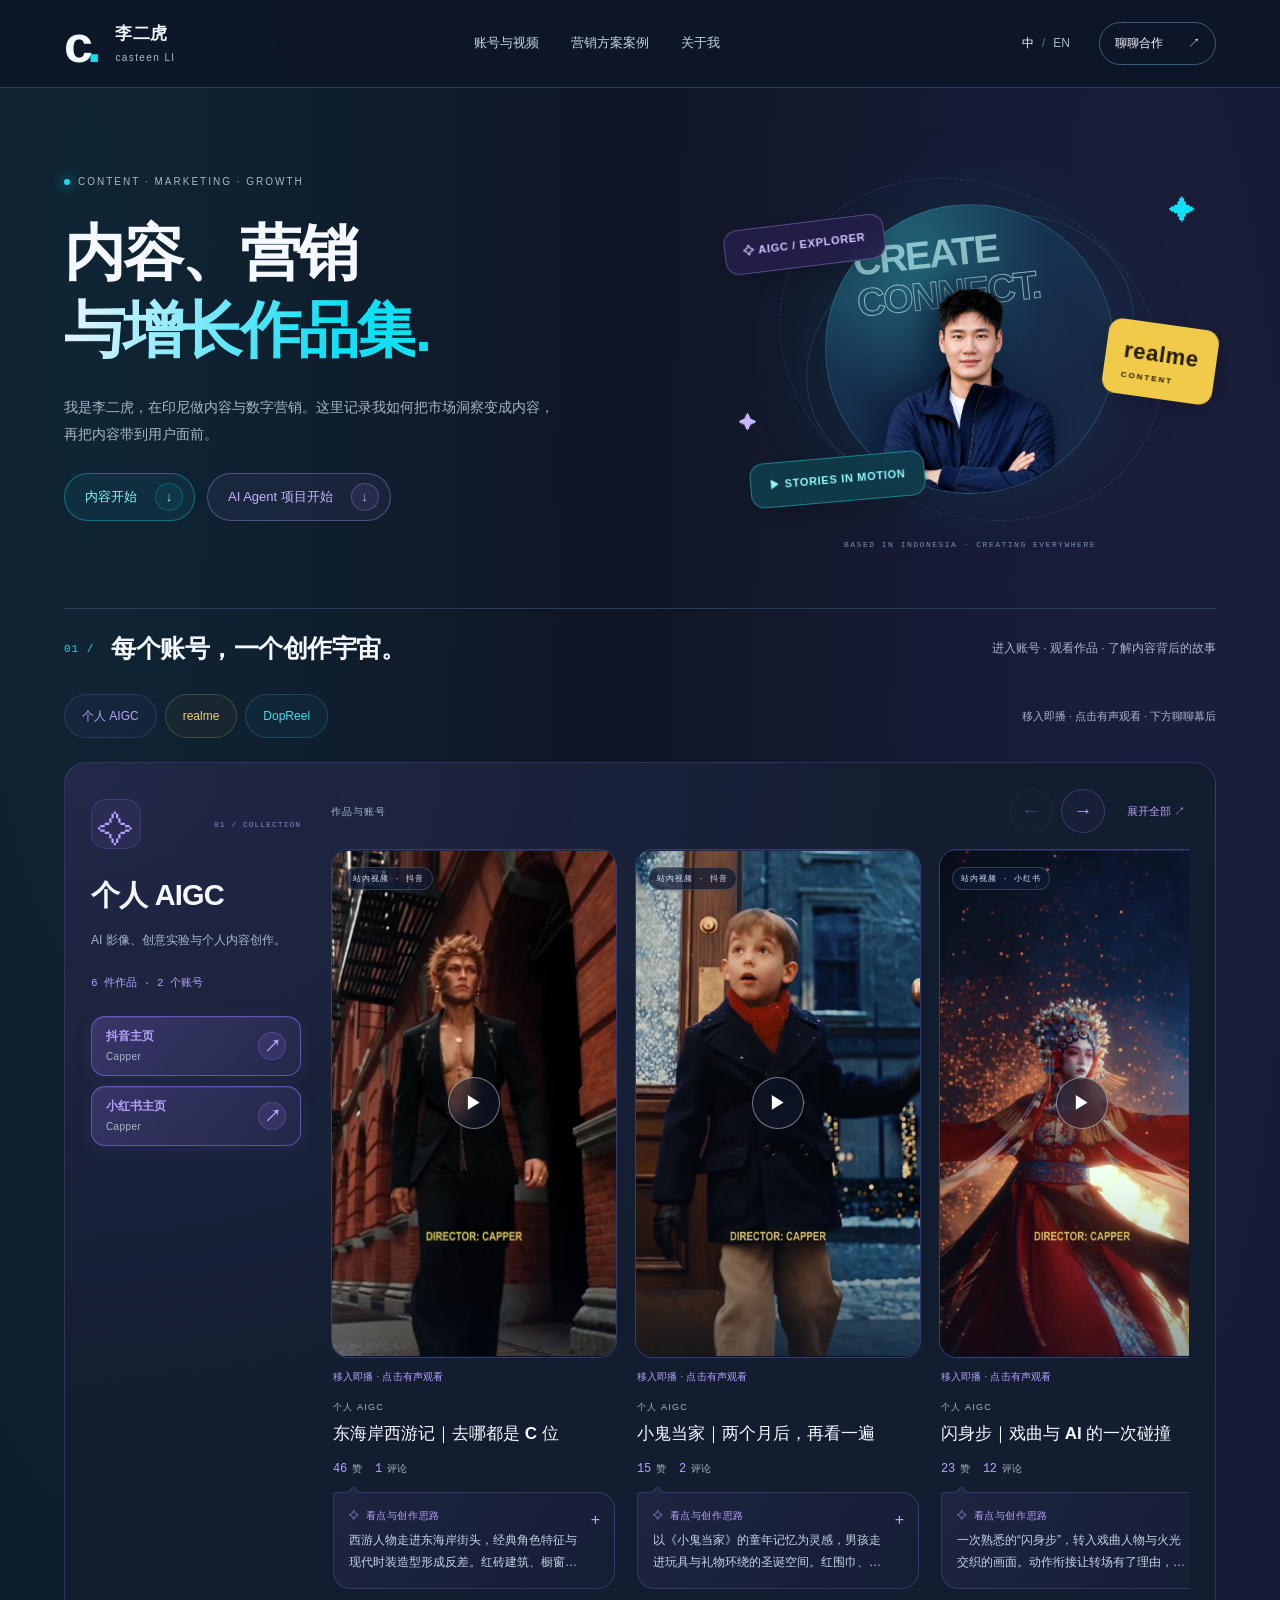
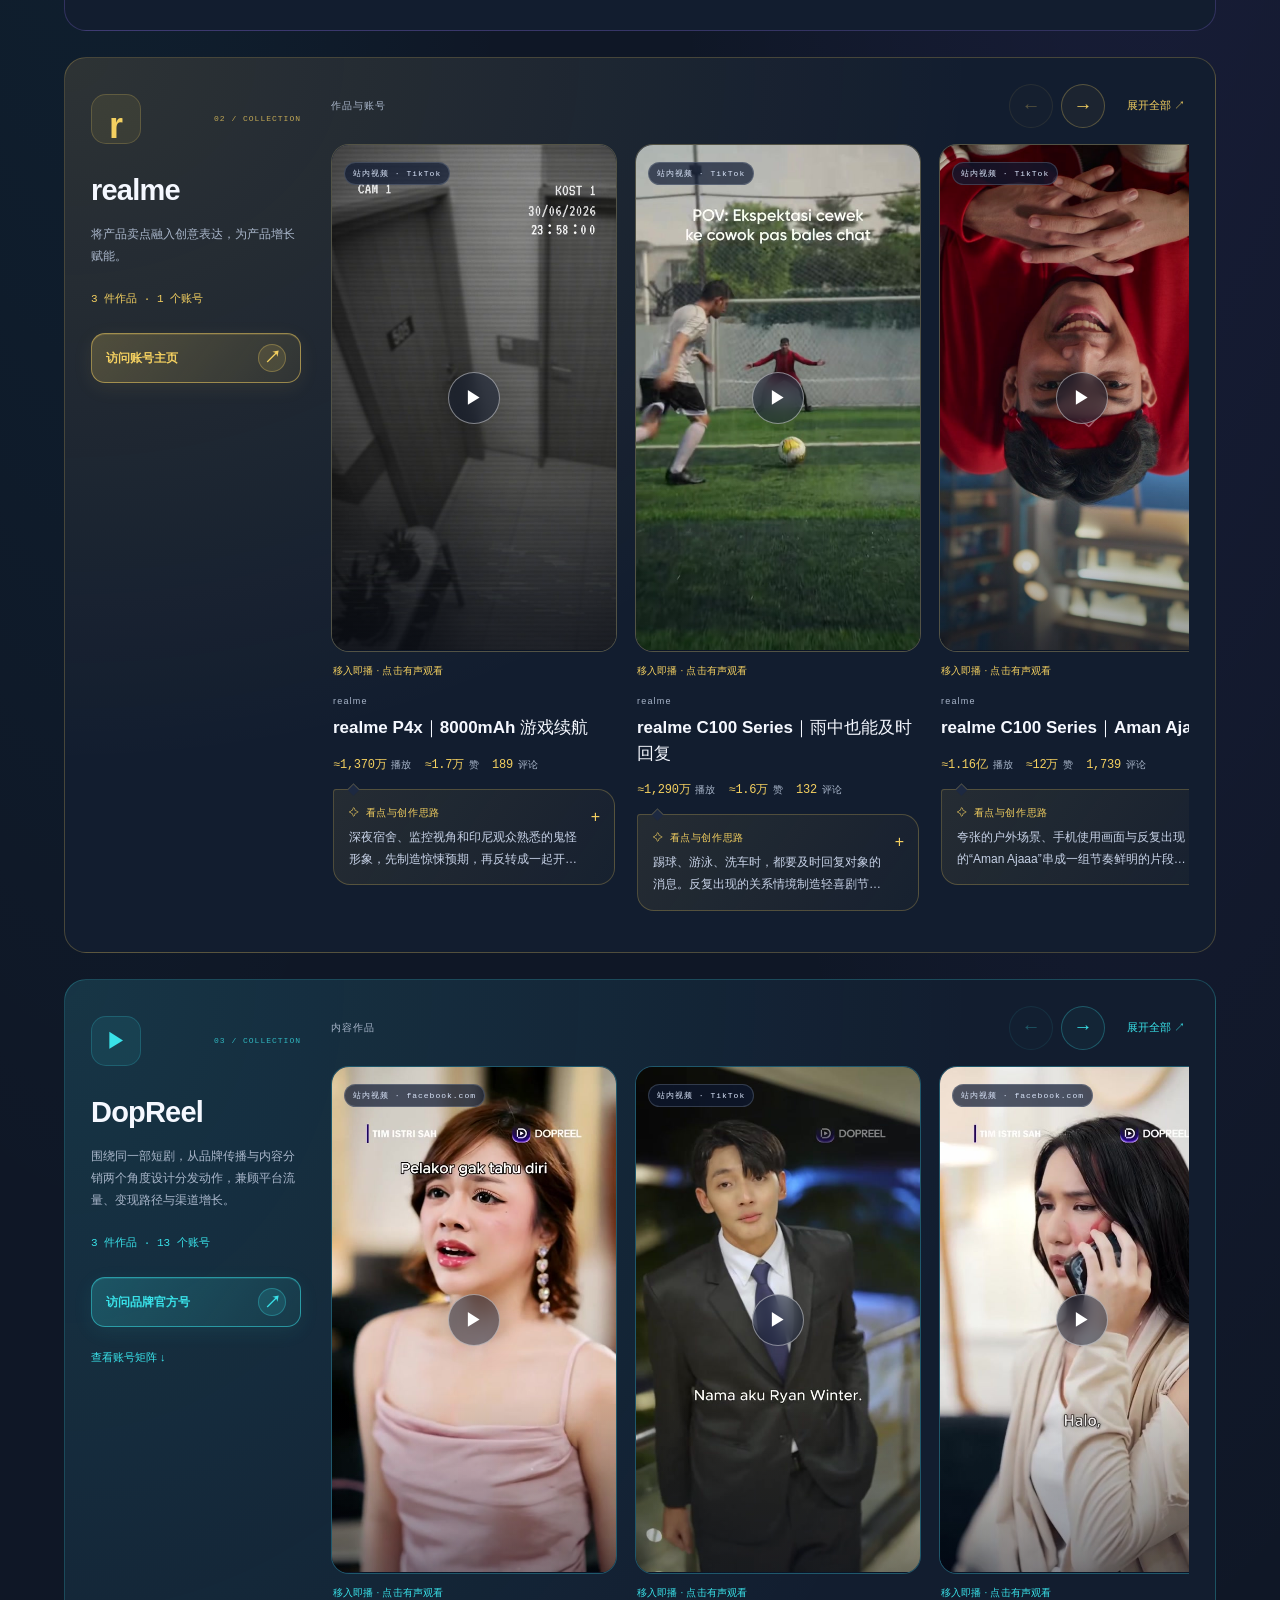
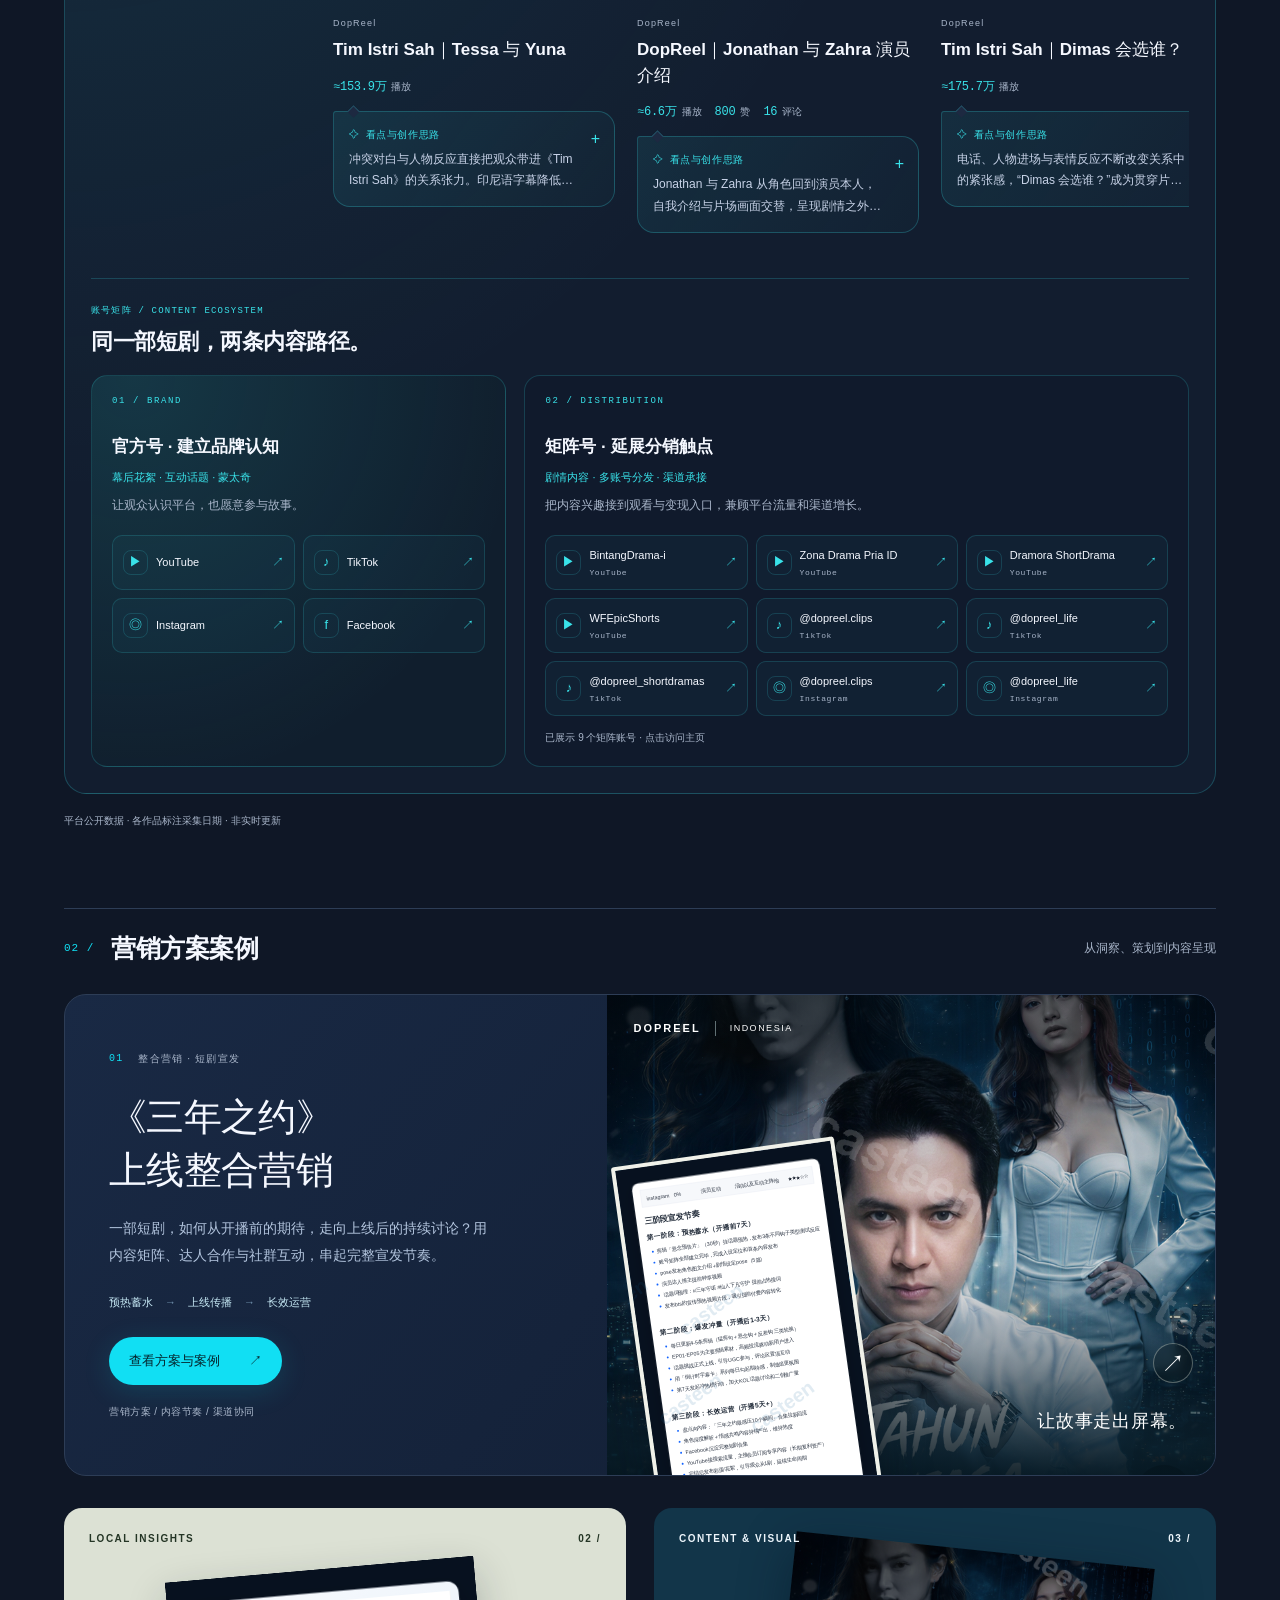
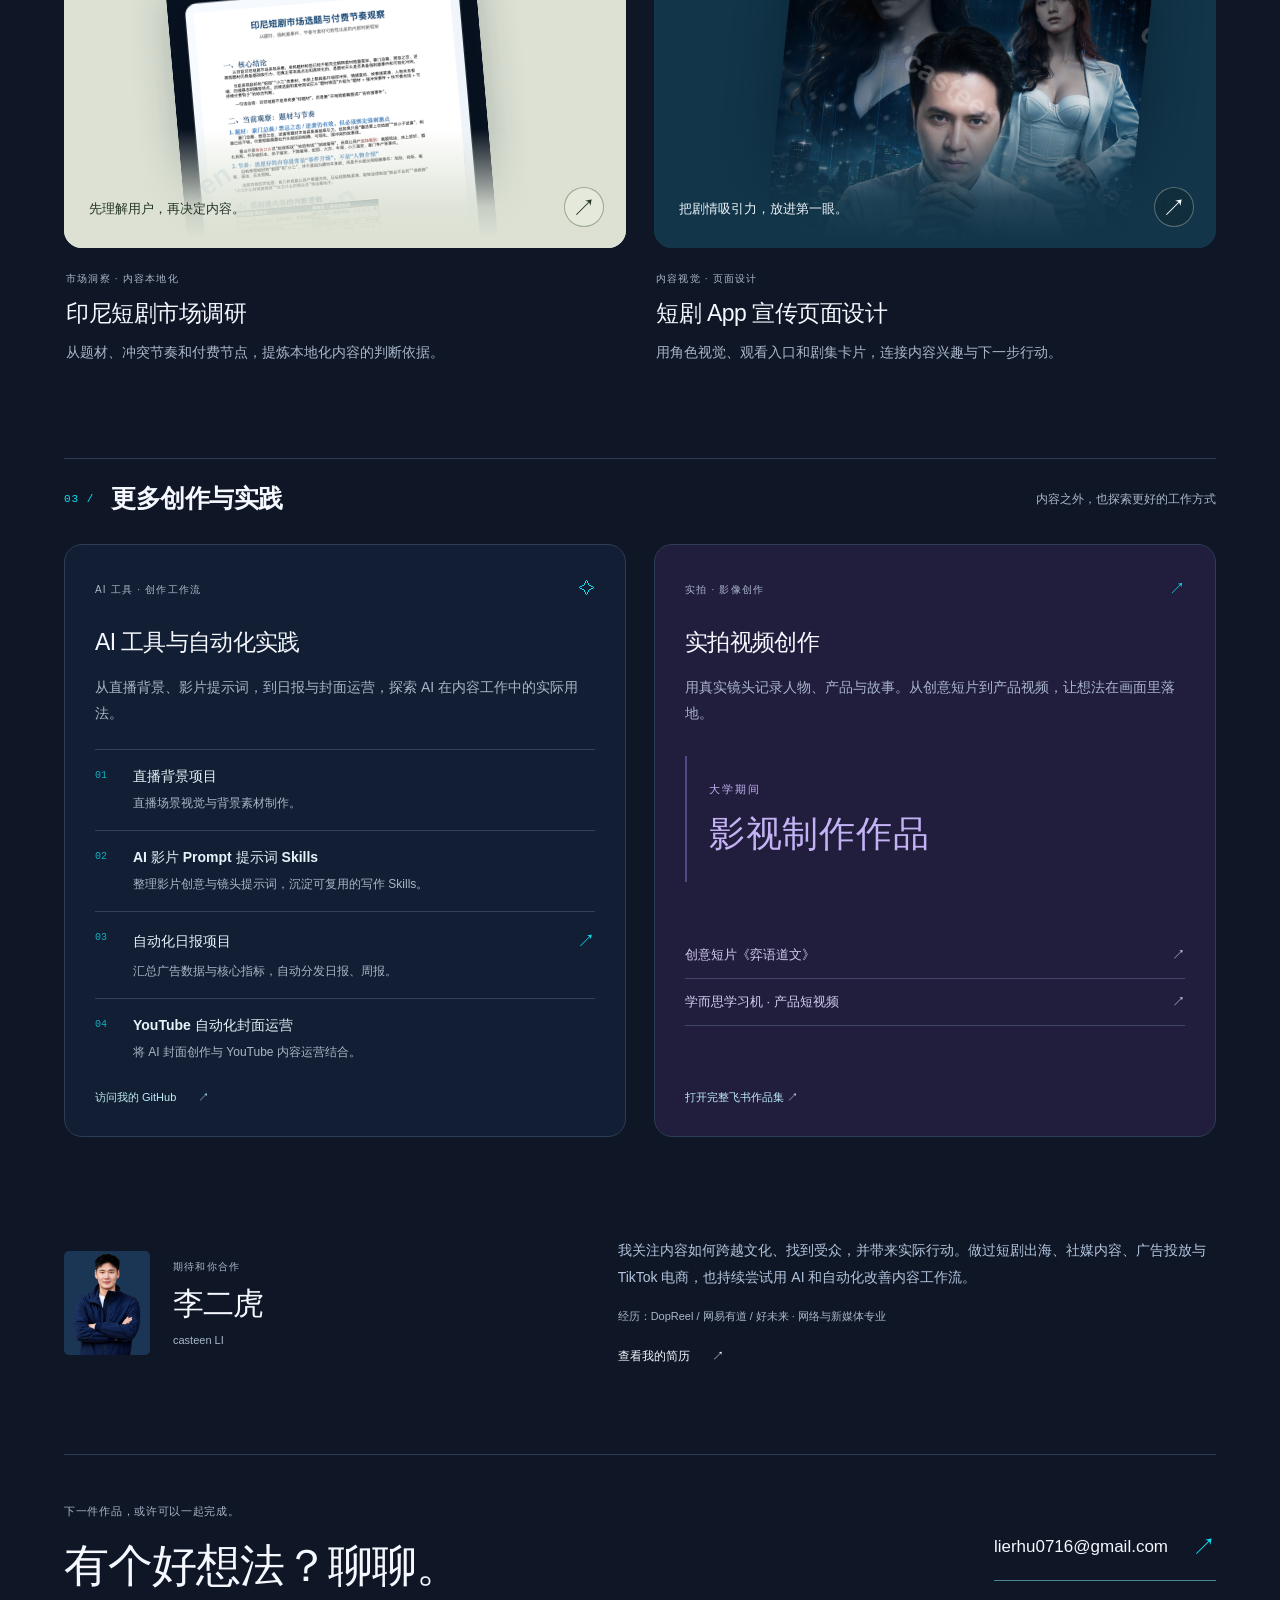
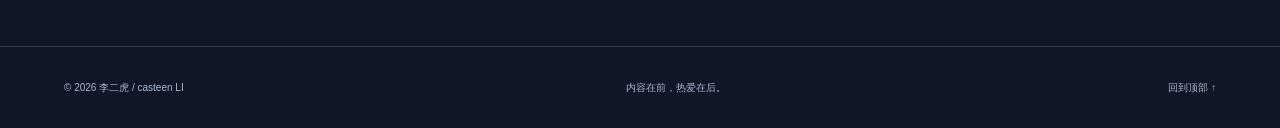
==== commit 442e48fb: "Remove two personal AIGC examples from the showcase" ====
--- a/index.html
+++ b/index.html
@@ -8,7 +8,7 @@
   <meta name="description" content="李二虎 / casteen LI 的作品集：营销方案案例、社媒内容、AI 工具与自动化、实拍视频创作。通过作品，了解内容从策划到传播的过程。">
   <link rel="stylesheet" href="style.css?v=20261005-channel-wall-2">
   <script src="video-utils.js?v=20261005-channel-wall" defer></script>
-  <script src="portfolio-data.js?v=20261005-capper-profile" defer></script>
+  <script src="portfolio-data.js?v=20261005-capper-six-cases" defer></script>
   <script src="script.js" defer></script>
   <script src="gallery.js?v=20261005-channel-wall" defer></script>
 </head>
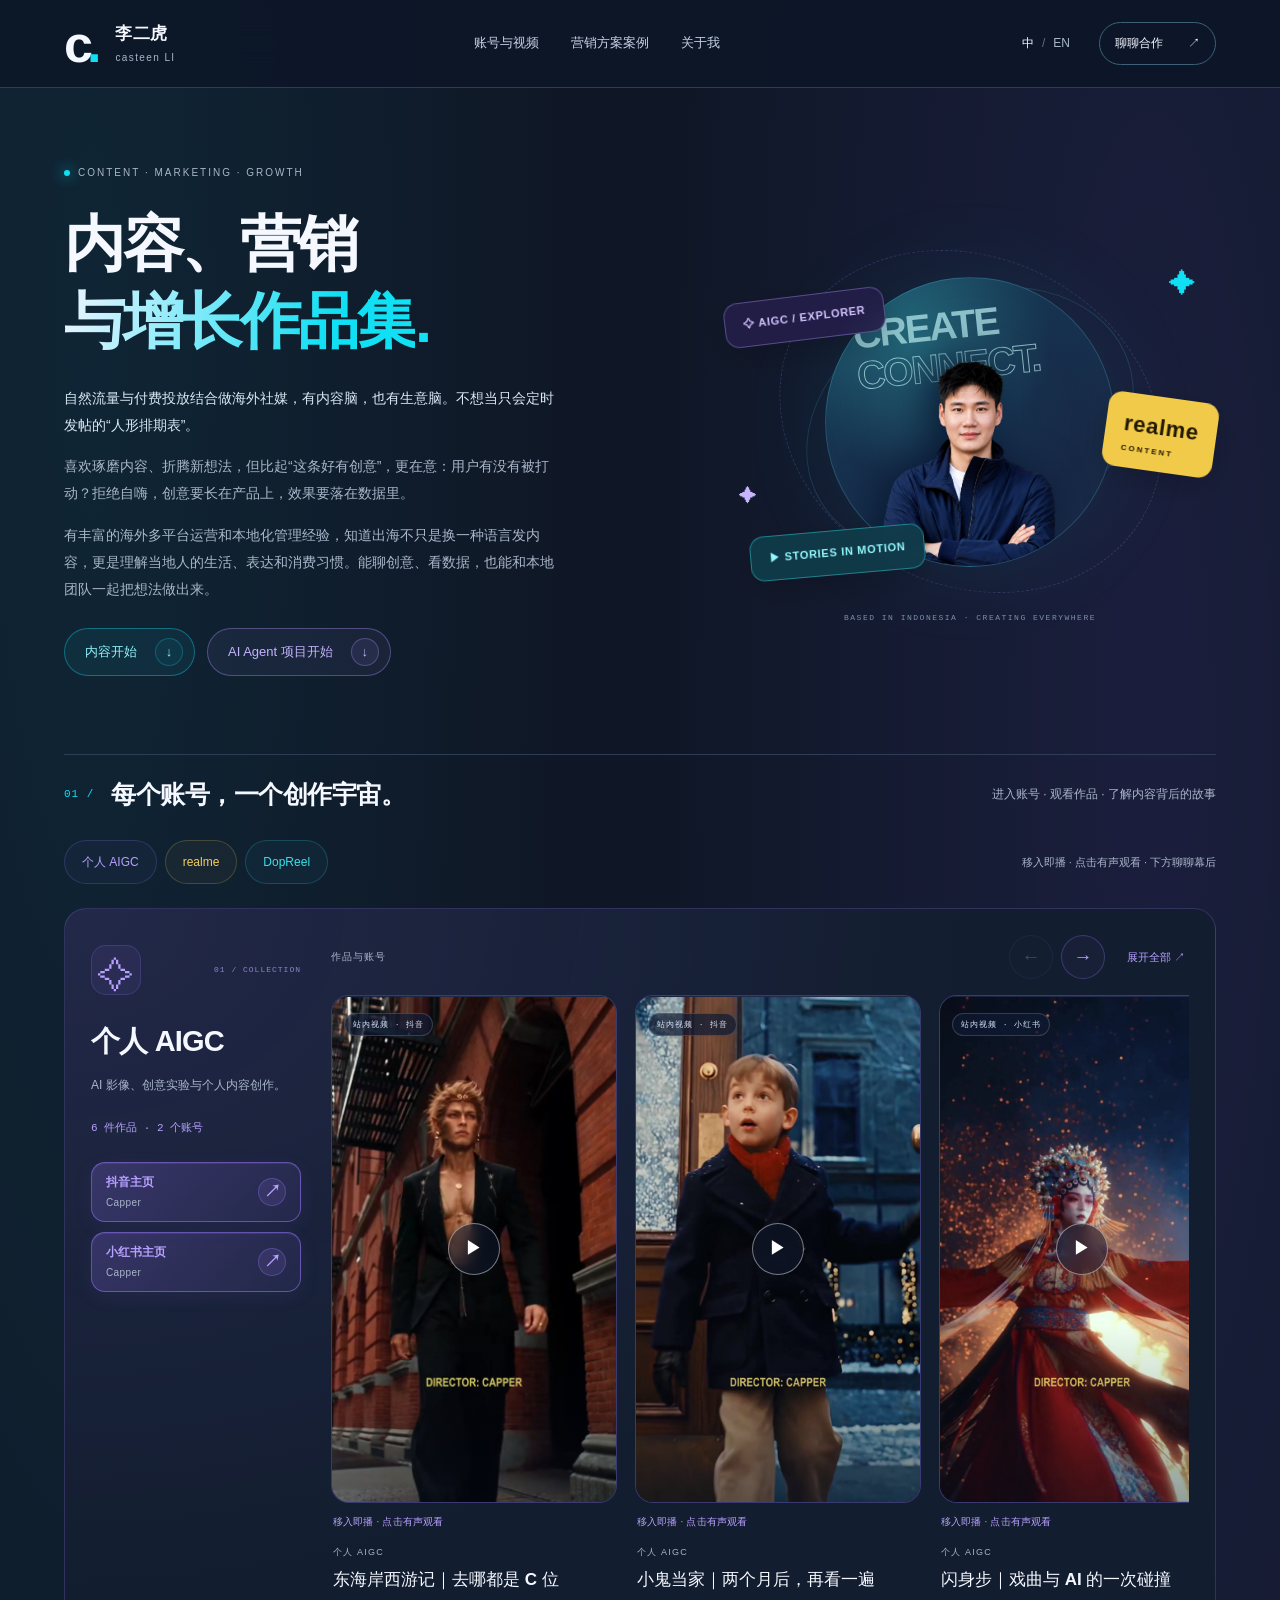
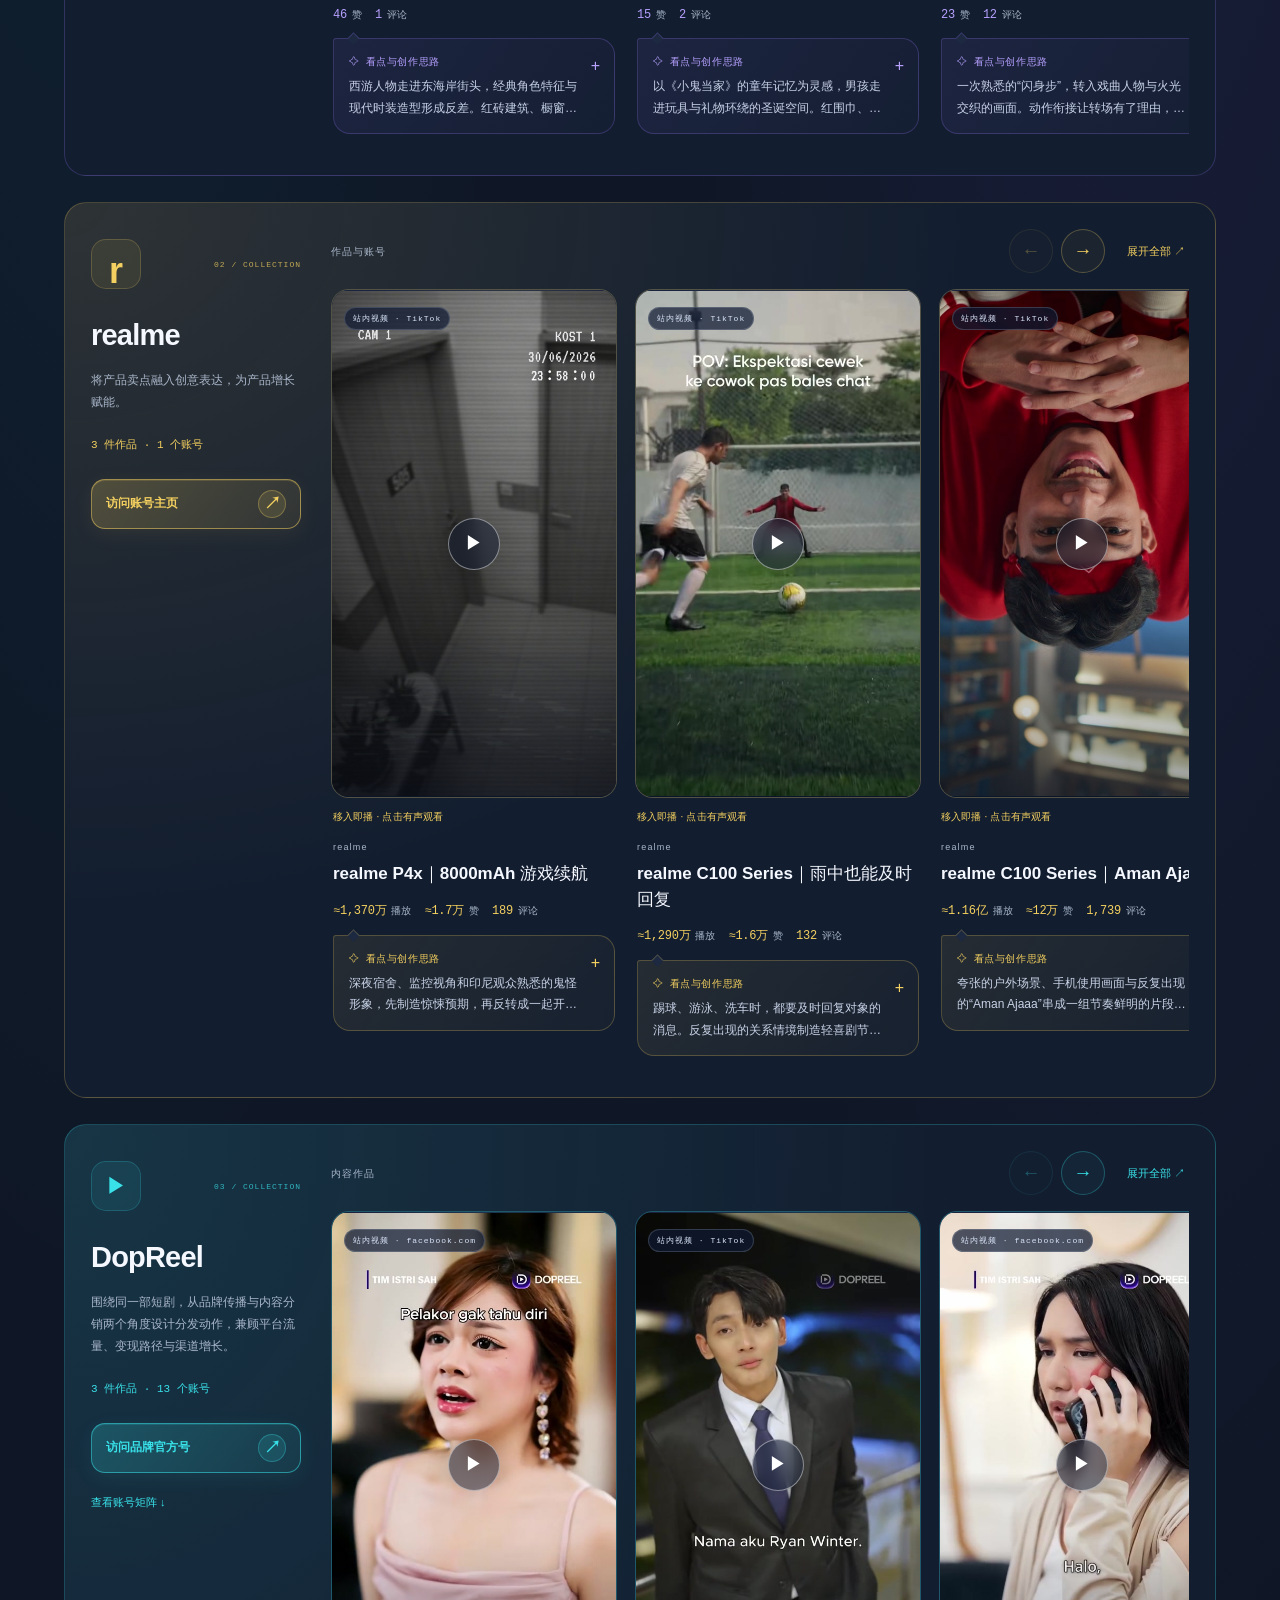
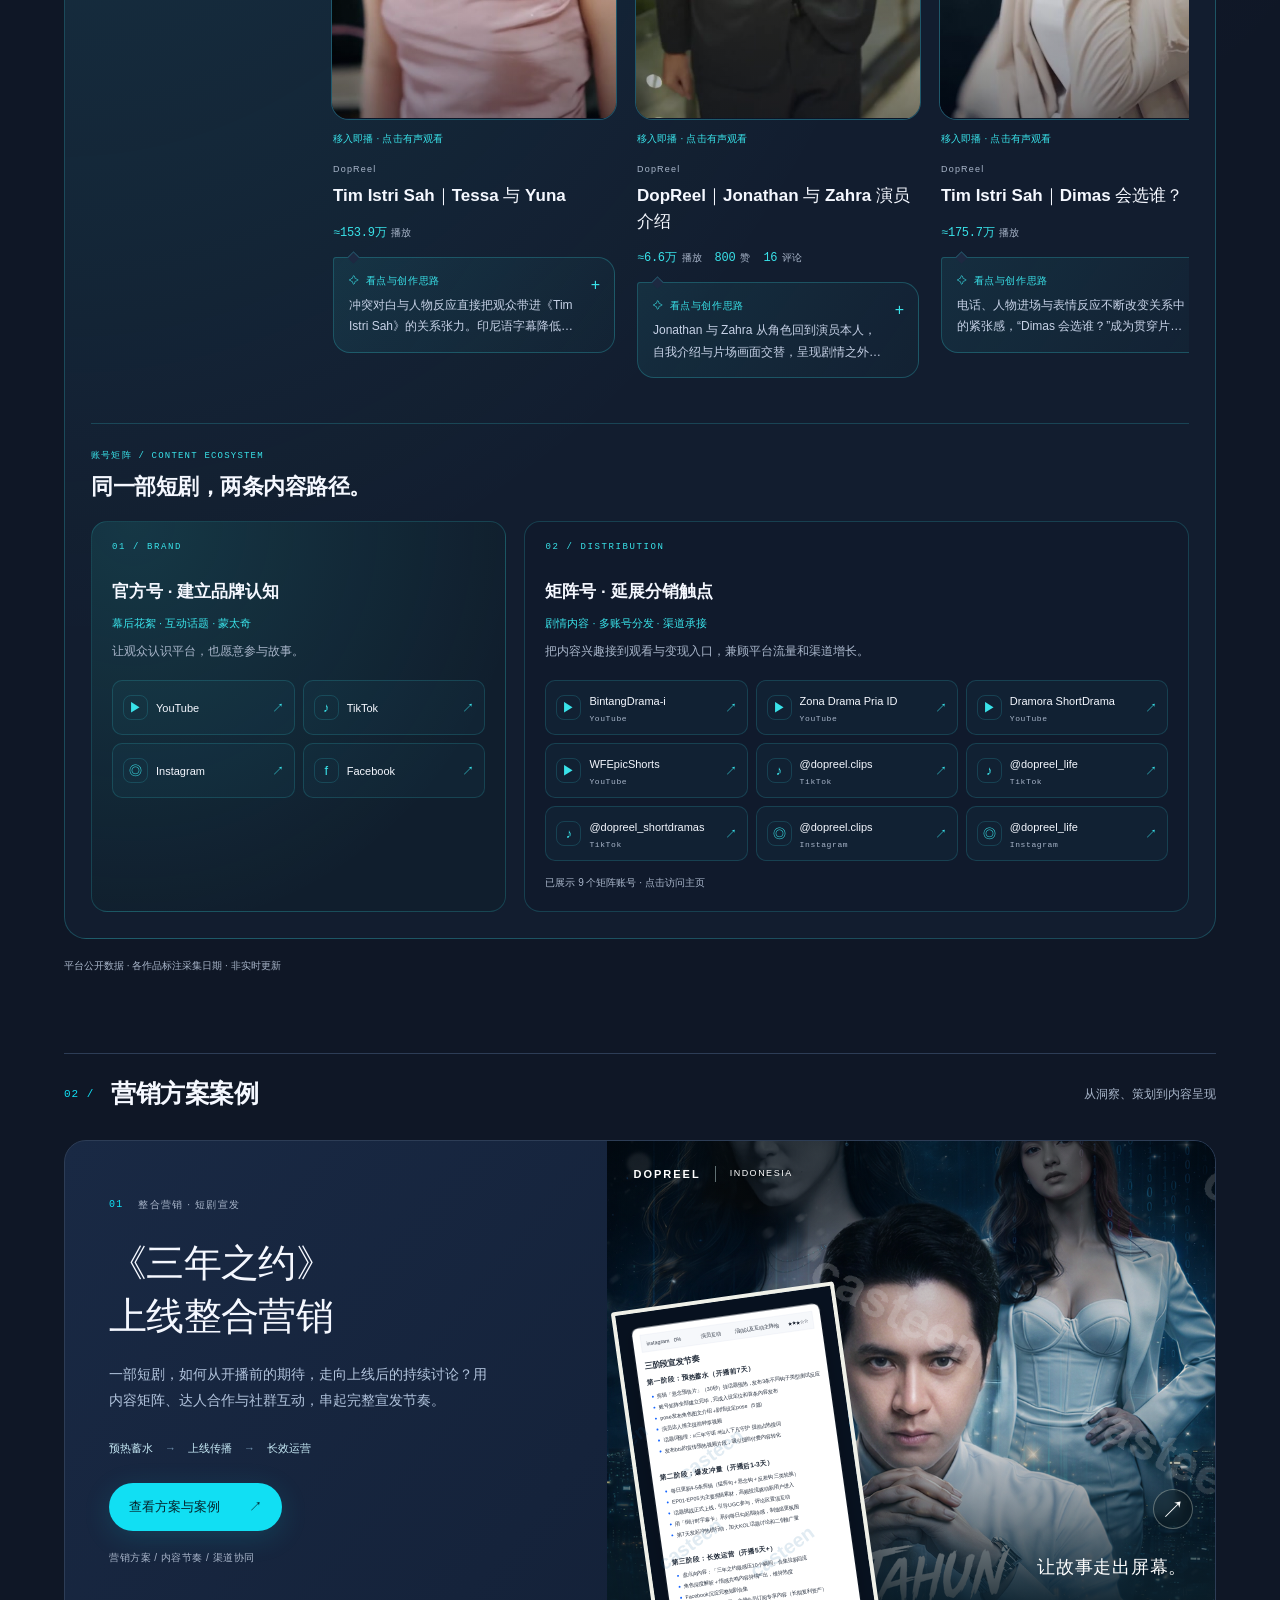
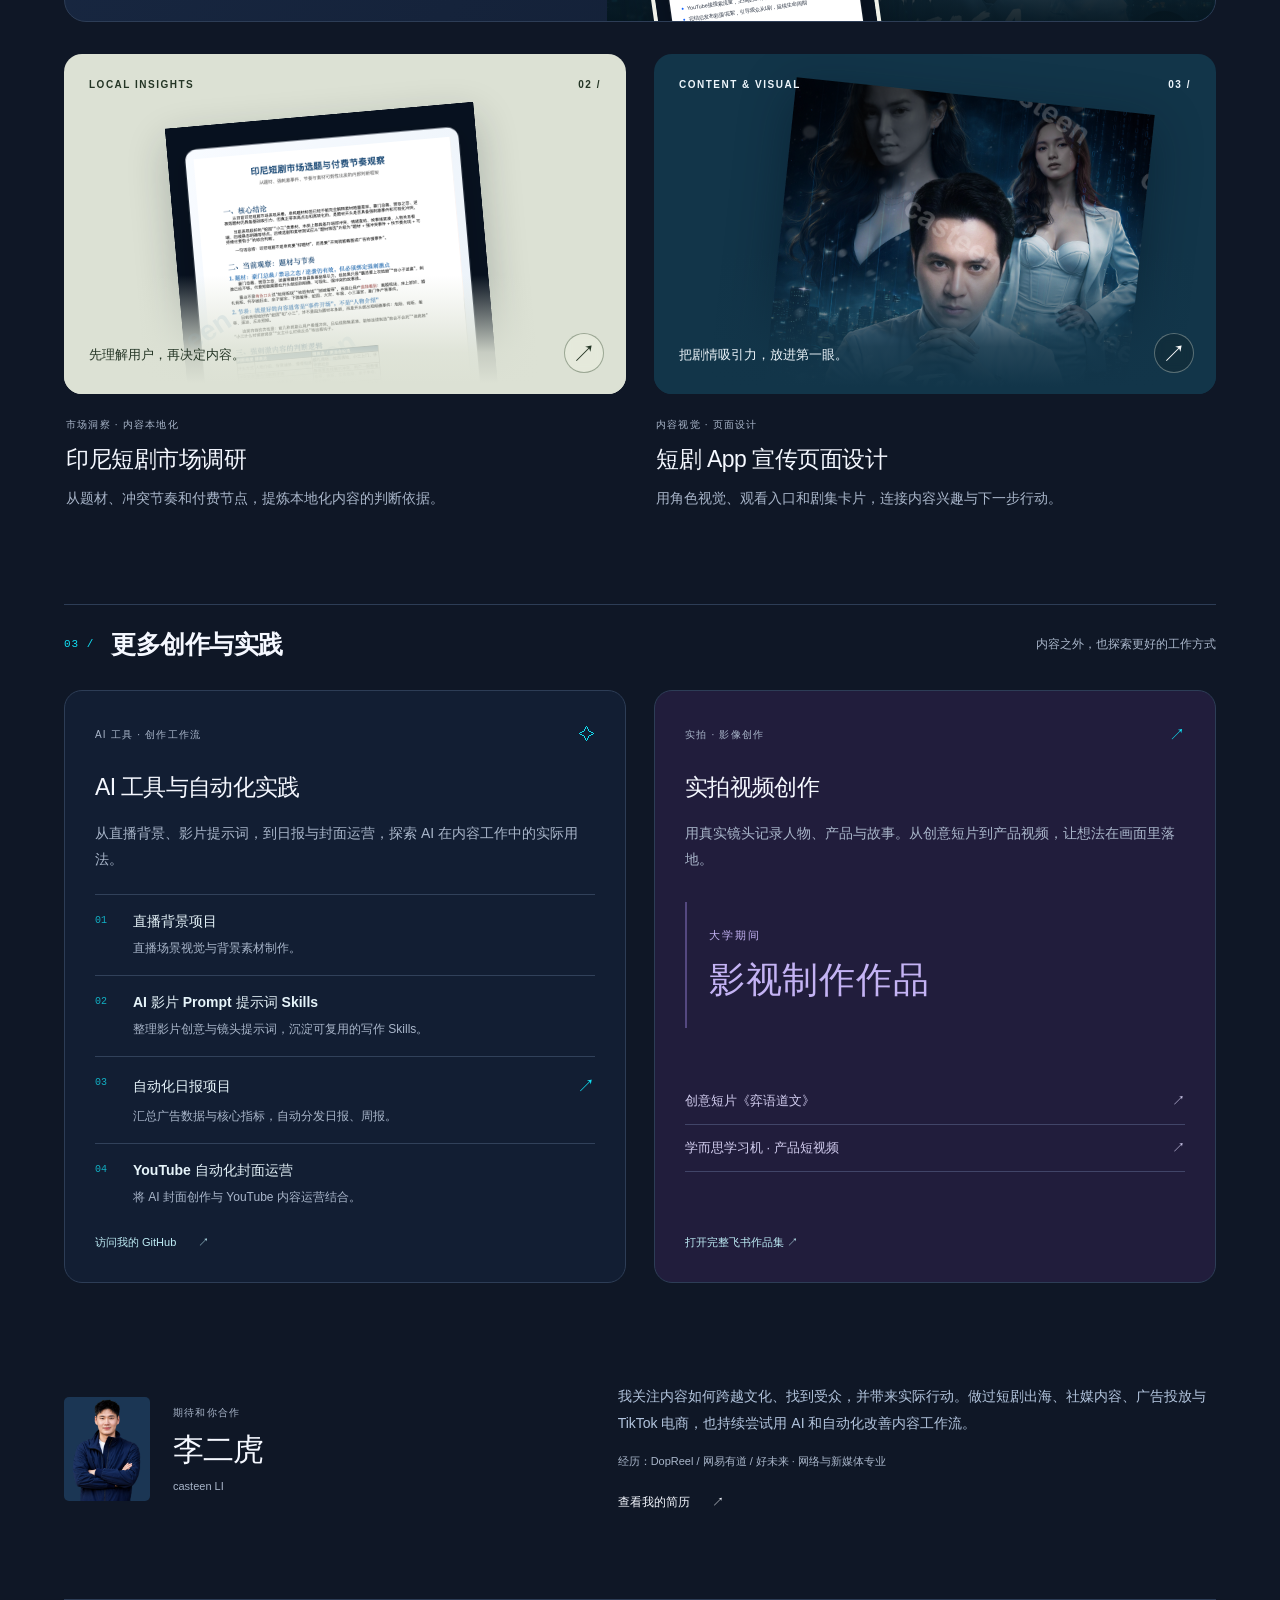
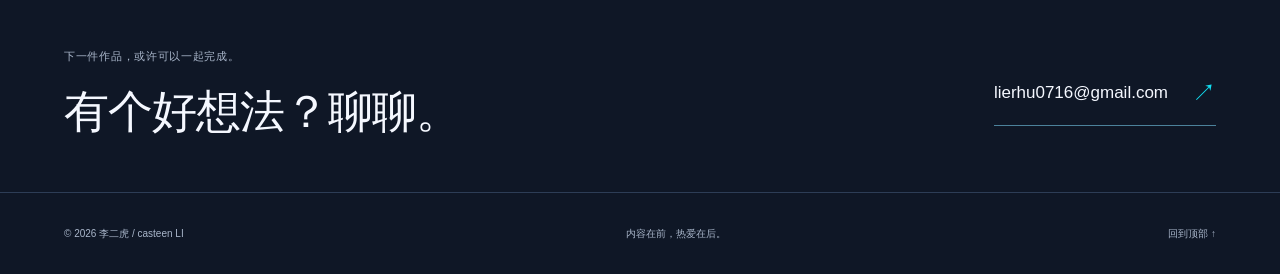
==== commit fe12f32c: "Update homepage introduction with creative and business perspective" ====
--- a/index.html
+++ b/index.html
@@ -6,7 +6,7 @@
   <meta name="theme-color" content="#0f1726">
   <title>李二虎 · 内容、营销与增长作品集</title>
   <meta name="description" content="李二虎 / casteen LI 的作品集：营销方案案例、社媒内容、AI 工具与自动化、实拍视频创作。通过作品，了解内容从策划到传播的过程。">
-  <link rel="stylesheet" href="style.css?v=20261005-channel-wall-2">
+  <link rel="stylesheet" href="style.css?v=20261005-hero-intro">
   <script src="video-utils.js?v=20261005-channel-wall" defer></script>
   <script src="portfolio-data.js?v=20261005-capper-six-cases" defer></script>
   <script src="script.js" defer></script>
@@ -29,7 +29,9 @@
         <p class="eyebrow"><span class="status-dot" aria-hidden="true"></span> CONTENT · MARKETING · GROWTH</p>
         <h1 id="hero-heading"><span data-zh="内容、营销" data-en="Content. Marketing.">内容、营销</span><br><span data-zh="与增长作品集" data-en="Work that connects" class="hero-second">与增长作品集</span><span class="accent">.</span></h1>
       <div class="hero-intro">
-        <p data-zh="我是李二虎，在印尼做内容与数字营销。这里记录我如何把市场洞察变成内容，再把内容带到用户面前。" data-en="I’m casteen LI, a content and digital marketing practitioner based in Indonesia. This is a collection of how I turn local insights into content, and bring that content to its audience.">我是李二虎，在印尼做内容与数字营销。这里记录我如何把市场洞察变成内容，再把内容带到用户面前。</p>
+        <p class="hero-intro-lead" data-zh="自然流量与付费投放结合做海外社媒，有内容脑，也有生意脑。不想当只会定时发帖的“人形排期表”。" data-en="I combine organic reach and paid media in overseas social marketing—with a creative mind and a business mindset. I don’t want to be a human content calendar that only schedules posts.">自然流量与付费投放结合做海外社媒，有内容脑，也有生意脑。不想当只会定时发帖的“人形排期表”。</p>
+        <p data-zh="喜欢琢磨内容、折腾新想法，但比起“这条好有创意”，更在意：用户有没有被打动？拒绝自嗨，创意要长在产品上，效果要落在数据里。" data-en="I love shaping content and trying new ideas. But beyond “that’s creative,” I care more about whether it moves the audience. Creativity should serve the product, and results should show up in the data.">喜欢琢磨内容、折腾新想法，但比起“这条好有创意”，更在意：用户有没有被打动？拒绝自嗨，创意要长在产品上，效果要落在数据里。</p>
+        <p data-zh="有丰富的海外多平台运营和本地化管理经验，知道出海不只是换一种语言发内容，更是理解当地人的生活、表达和消费习惯。能聊创意、看数据，也能和本地团队一起把想法做出来。" data-en="With extensive experience across international platforms and local team management, I know going global takes more than translating a post. It means understanding how people live, express themselves, and buy. I can talk creative, read the numbers, and work with local teams to bring ideas to life.">有丰富的海外多平台运营和本地化管理经验，知道出海不只是换一种语言发内容，更是理解当地人的生活、表达和消费习惯。能聊创意、看数据，也能和本地团队一起把想法做出来。</p>
         <nav class="hero-paths" aria-label="选择探索方向" data-label-zh="选择探索方向" data-label-en="Choose what to explore">
           <a class="text-link hero-path-content" href="#projects"><span data-zh="内容开始" data-en="Explore content">内容开始</span><span class="hero-path-arrow" aria-hidden="true">↓</span></a>
           <a class="text-link hero-path-ai" href="#ai-projects"><span data-zh="AI Agent 项目开始" data-en="Explore AI Agent projects">AI Agent 项目开始</span><span class="hero-path-arrow" aria-hidden="true">↓</span></a>
--- a/style.css
+++ b/style.css
@@ -41,6 +41,8 @@
 .accent{color:var(--accent)}
 .hero-intro{max-width:490px;margin-top:25px;padding-bottom:4px}
 .hero-intro p{color:var(--muted);font-size:14px;line-height:1.95}
+.hero-intro p+p{margin-top:14px}
+.hero-intro .hero-intro-lead{color:#d9e9f4;font-weight:500}
 .text-link{font-size:13px;display:inline-flex;align-items:center;gap:22px;transition:color .2s}
 .hero-intro .text-link{margin-top:24px;border:1px solid #11dff35c;padding:11px 20px;border-radius:30px;background:#11dff310;color:#91f3fc}
 .section-heading{display:flex;align-items:center;justify-content:space-between;gap:20px;border-top:1px solid var(--line);padding-top:24px;margin-bottom:30px}
@@ -186,7 +188,7 @@
 }
 @media(max-width:1050px){
   .nav{gap:20px}.header-actions{gap:18px}
-  .hero{gap:30px}.hero-intro{max-width:310px}
+  .hero{gap:30px}.hero-intro{max-width:490px}
   .featured-copy{padding:30px}.featured-work,.featured-art{min-height:465px}
   .channel{padding:24px 18px}.channel>a{font-size:11px}
   .work-cover{height:300px}.more-card{padding:25px}
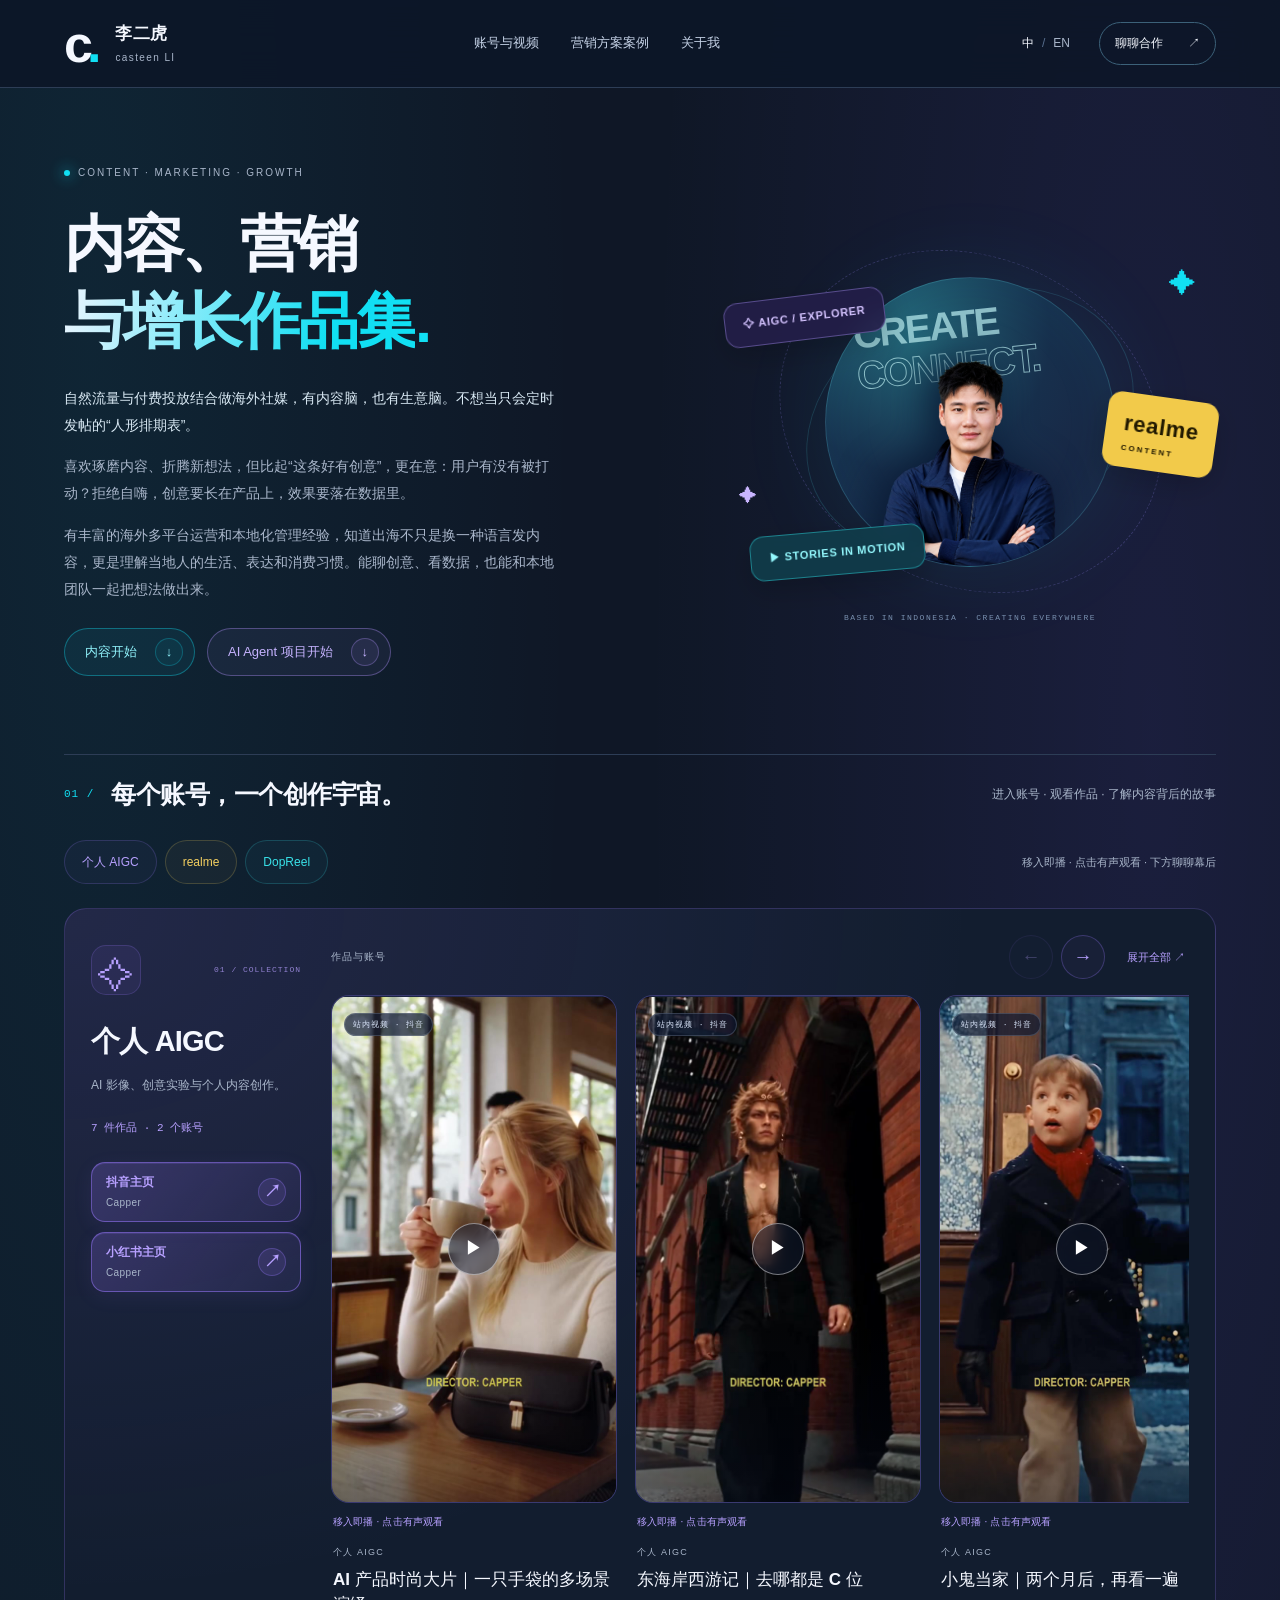
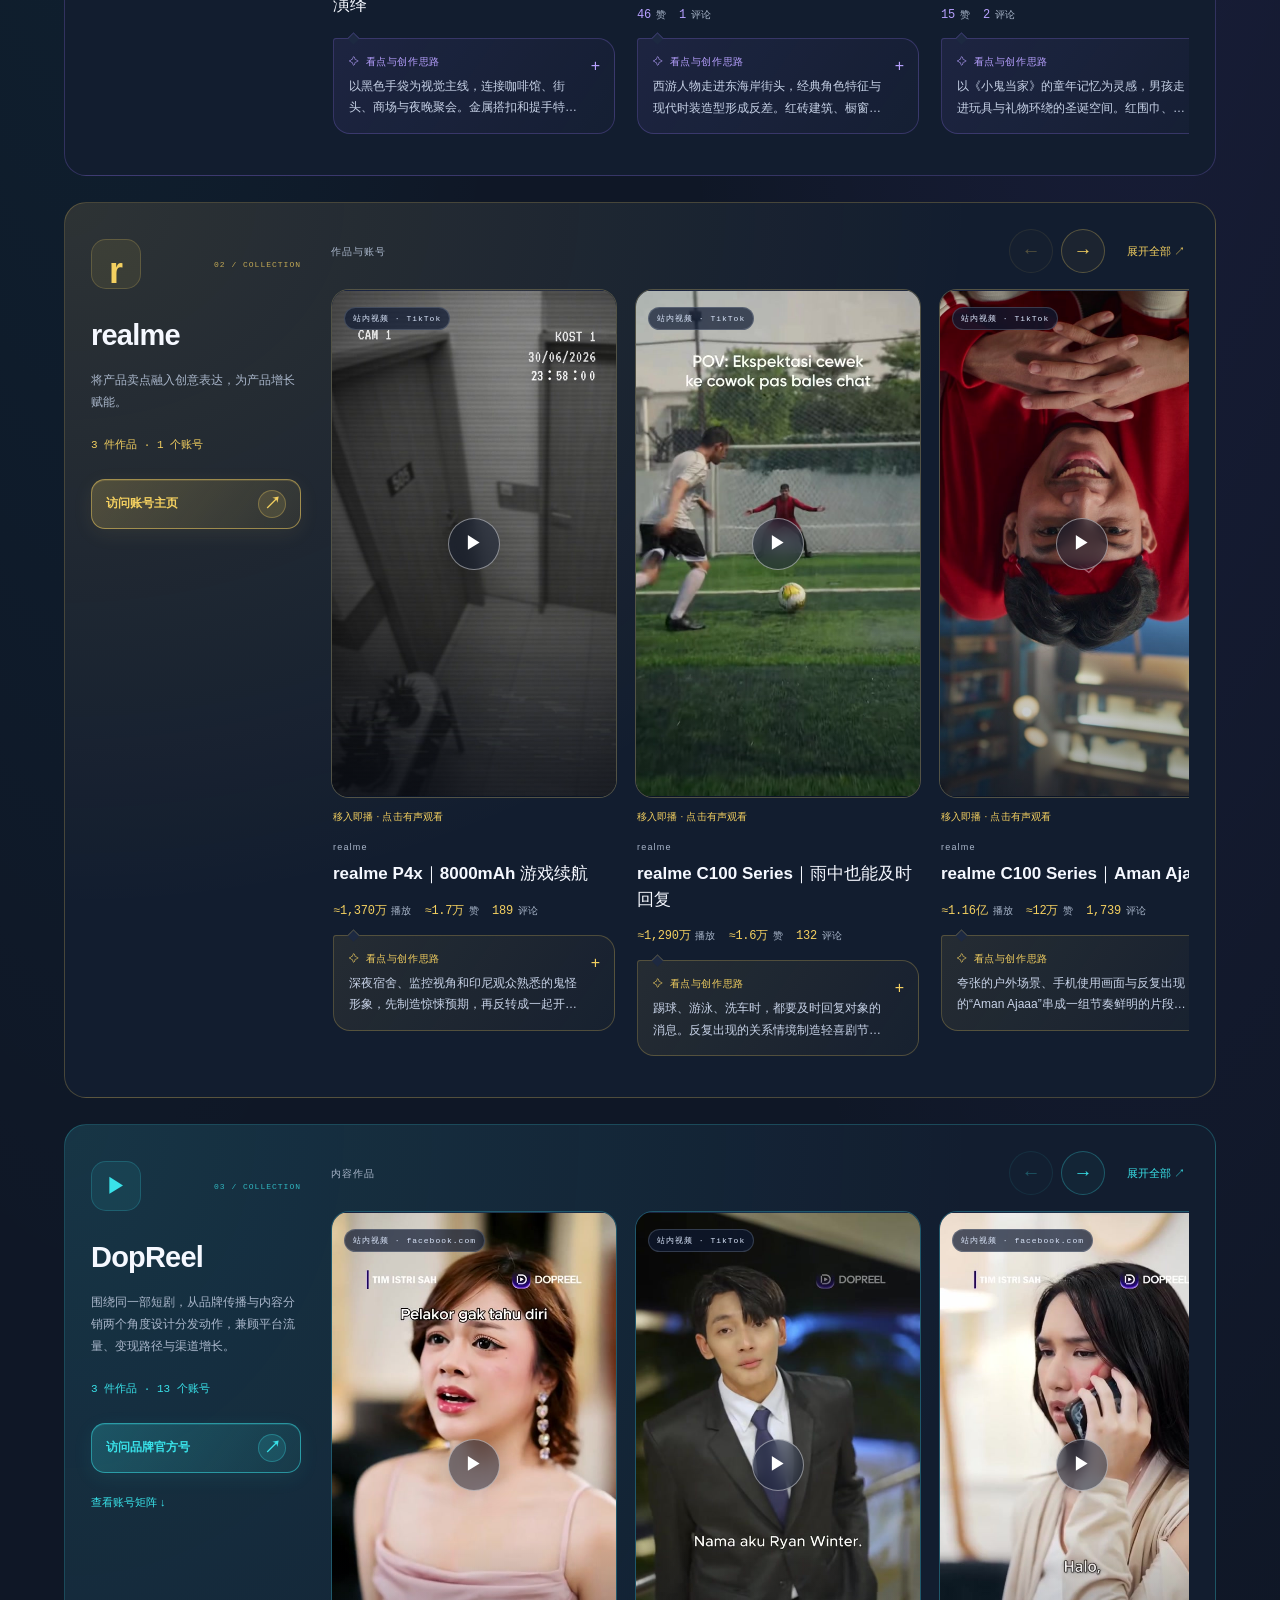
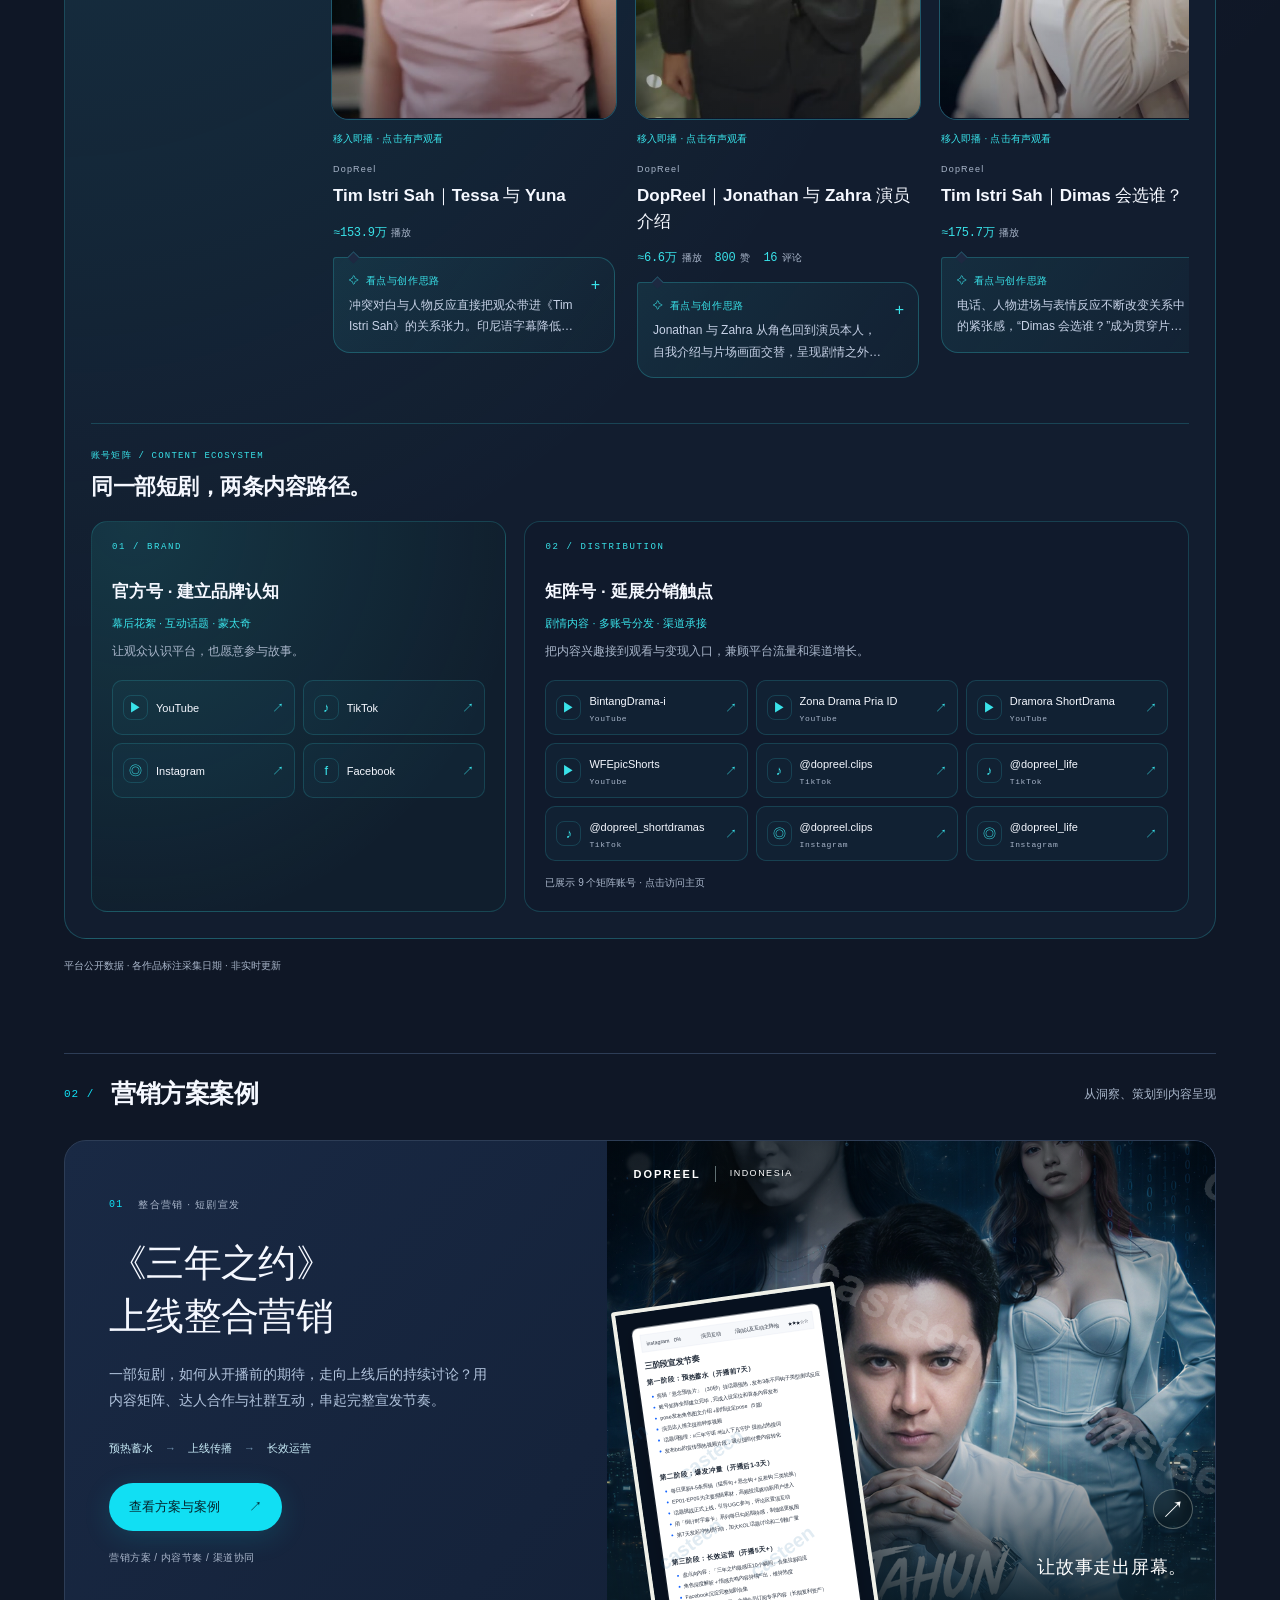
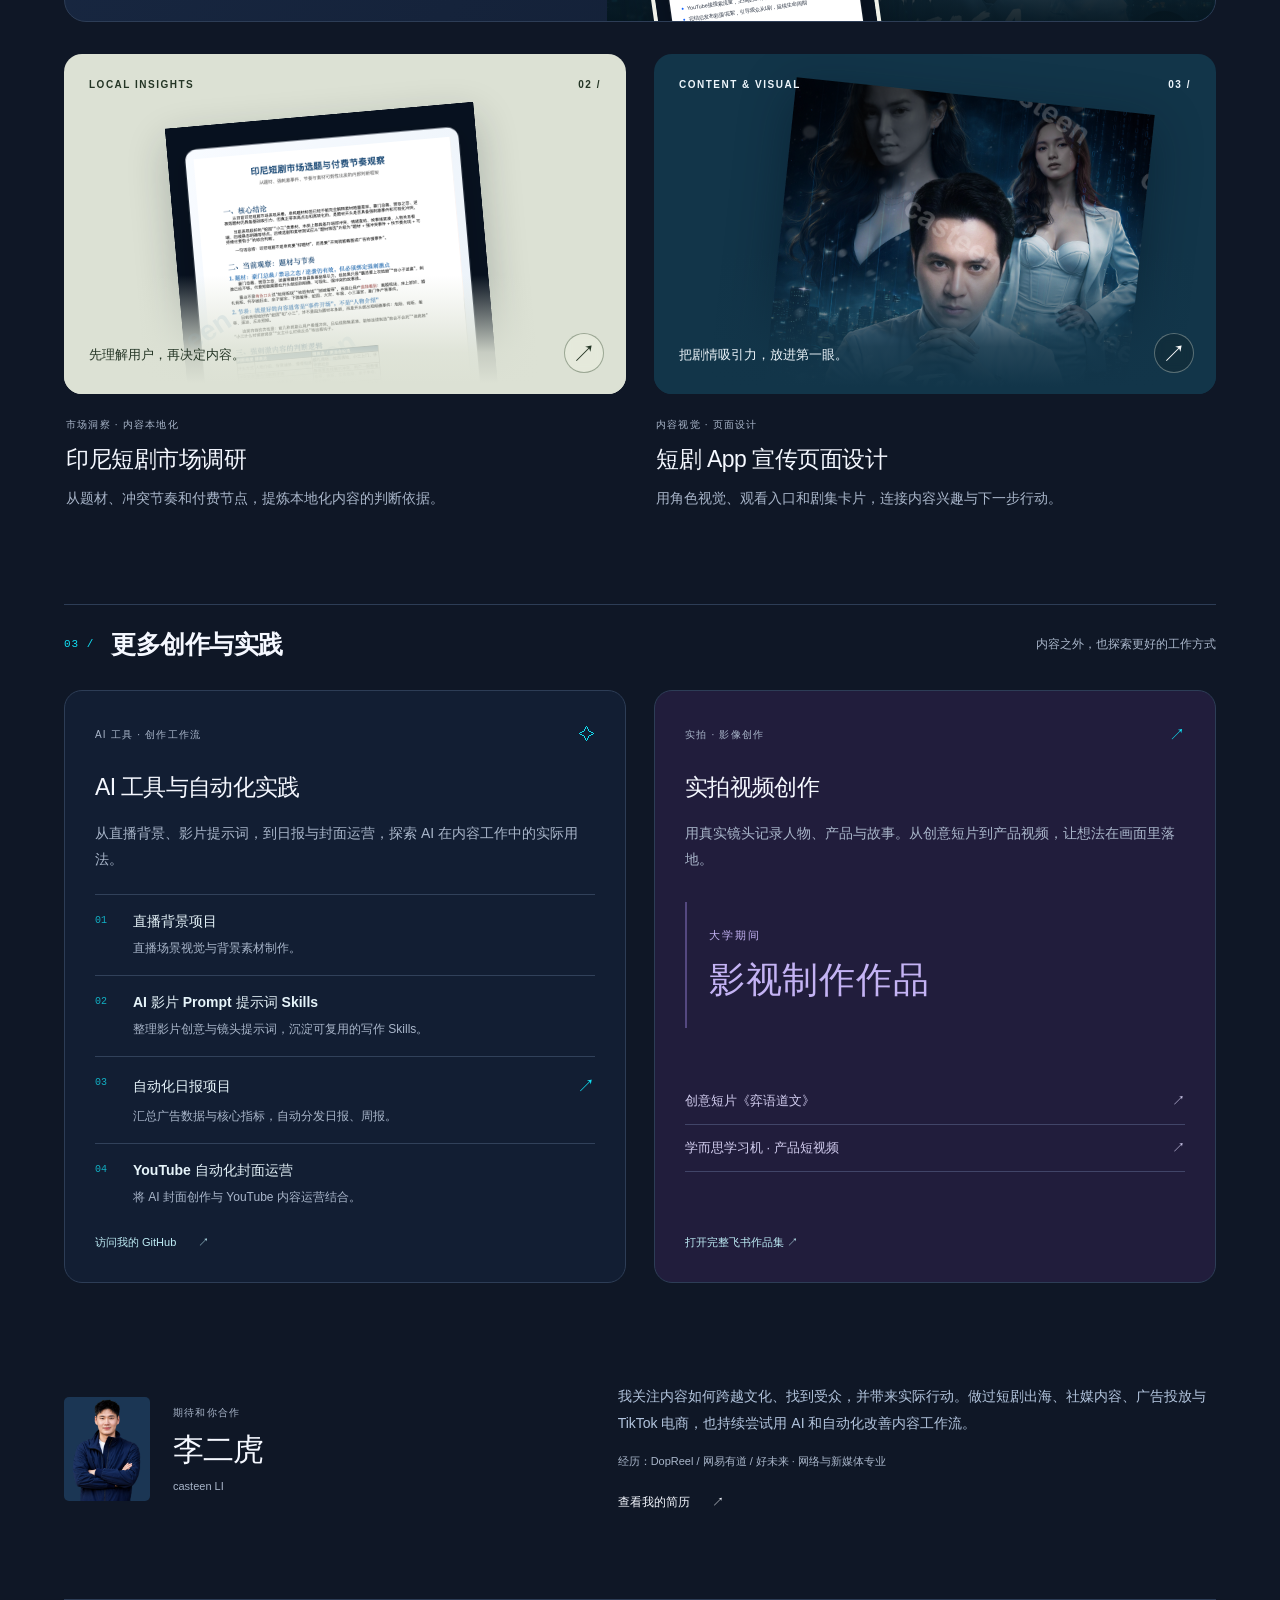
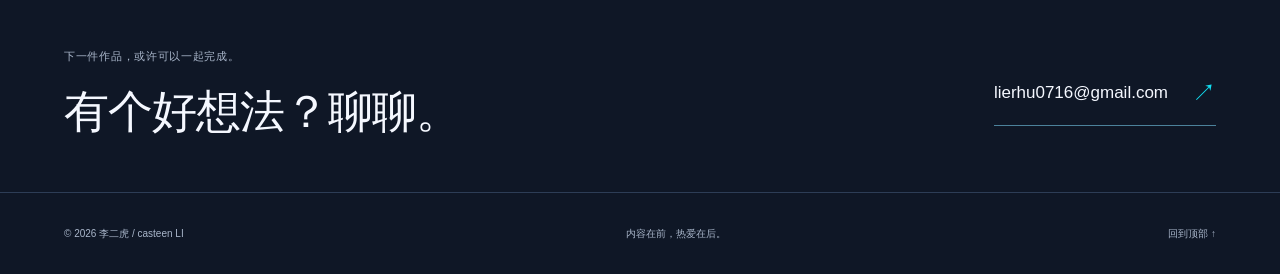
==== commit 5d2e6102: "Add AI product fashion film to personal portfolio" ====
--- a/index.html
+++ b/index.html
@@ -8,7 +8,7 @@
   <meta name="description" content="李二虎 / casteen LI 的作品集：营销方案案例、社媒内容、AI 工具与自动化、实拍视频创作。通过作品，了解内容从策划到传播的过程。">
   <link rel="stylesheet" href="style.css?v=20261005-hero-intro">
   <script src="video-utils.js?v=20261005-channel-wall" defer></script>
-  <script src="portfolio-data.js?v=20261005-capper-six-cases" defer></script>
+  <script src="portfolio-data.js?v=20261005-product-film" defer></script>
   <script src="script.js" defer></script>
   <script src="gallery.js?v=20261005-channel-wall" defer></script>
 </head>
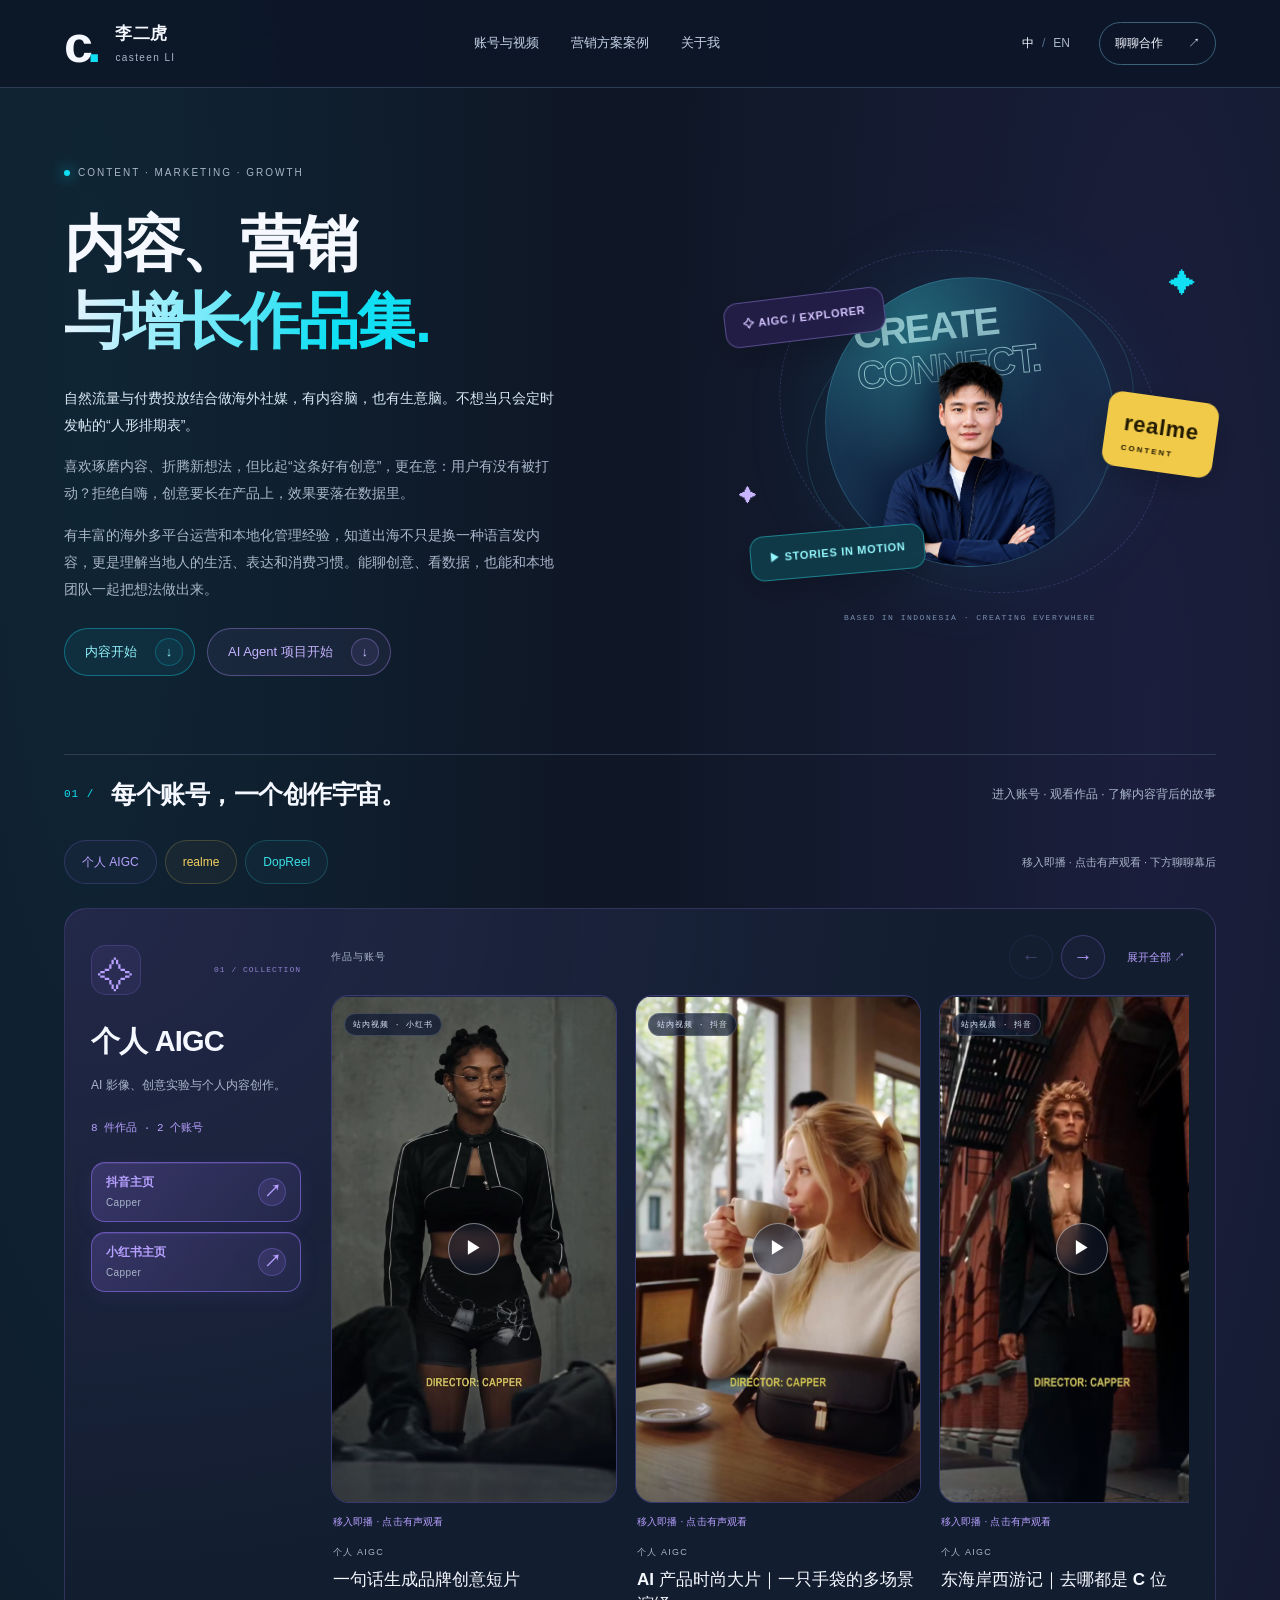
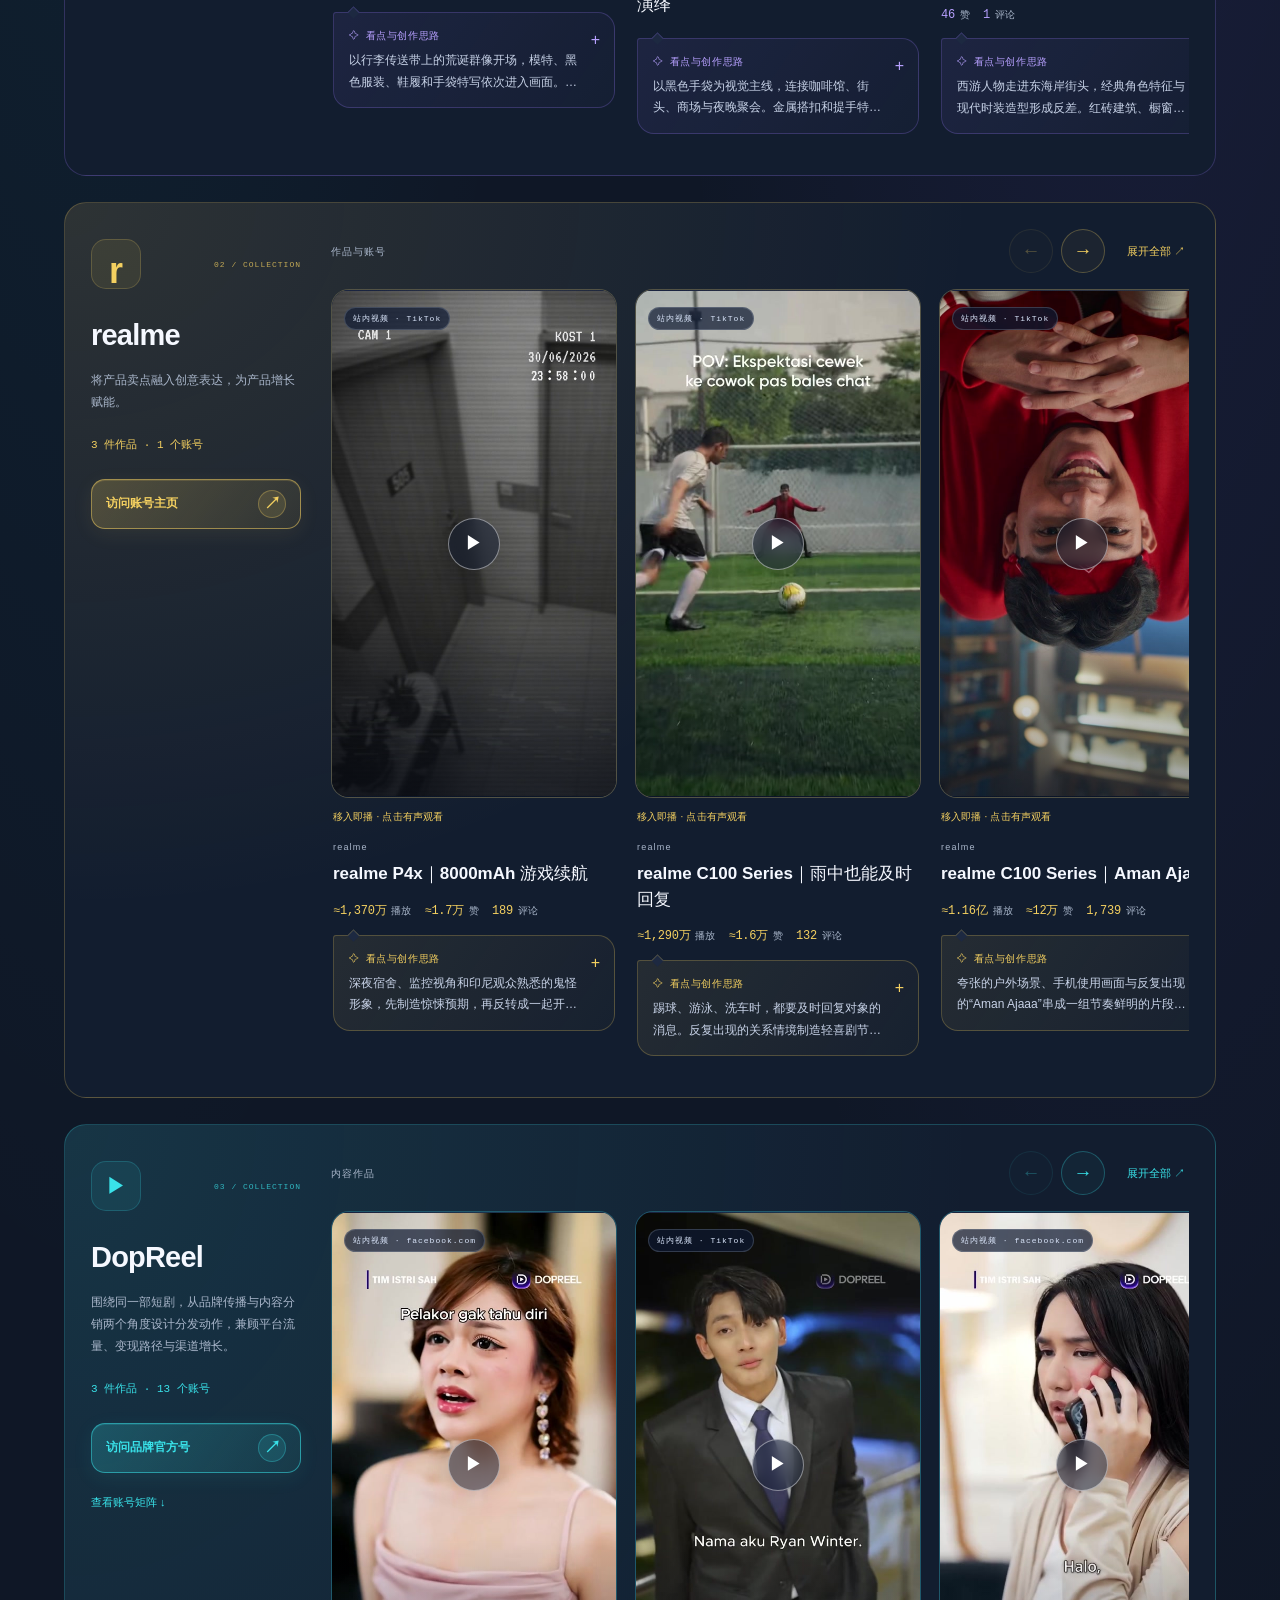
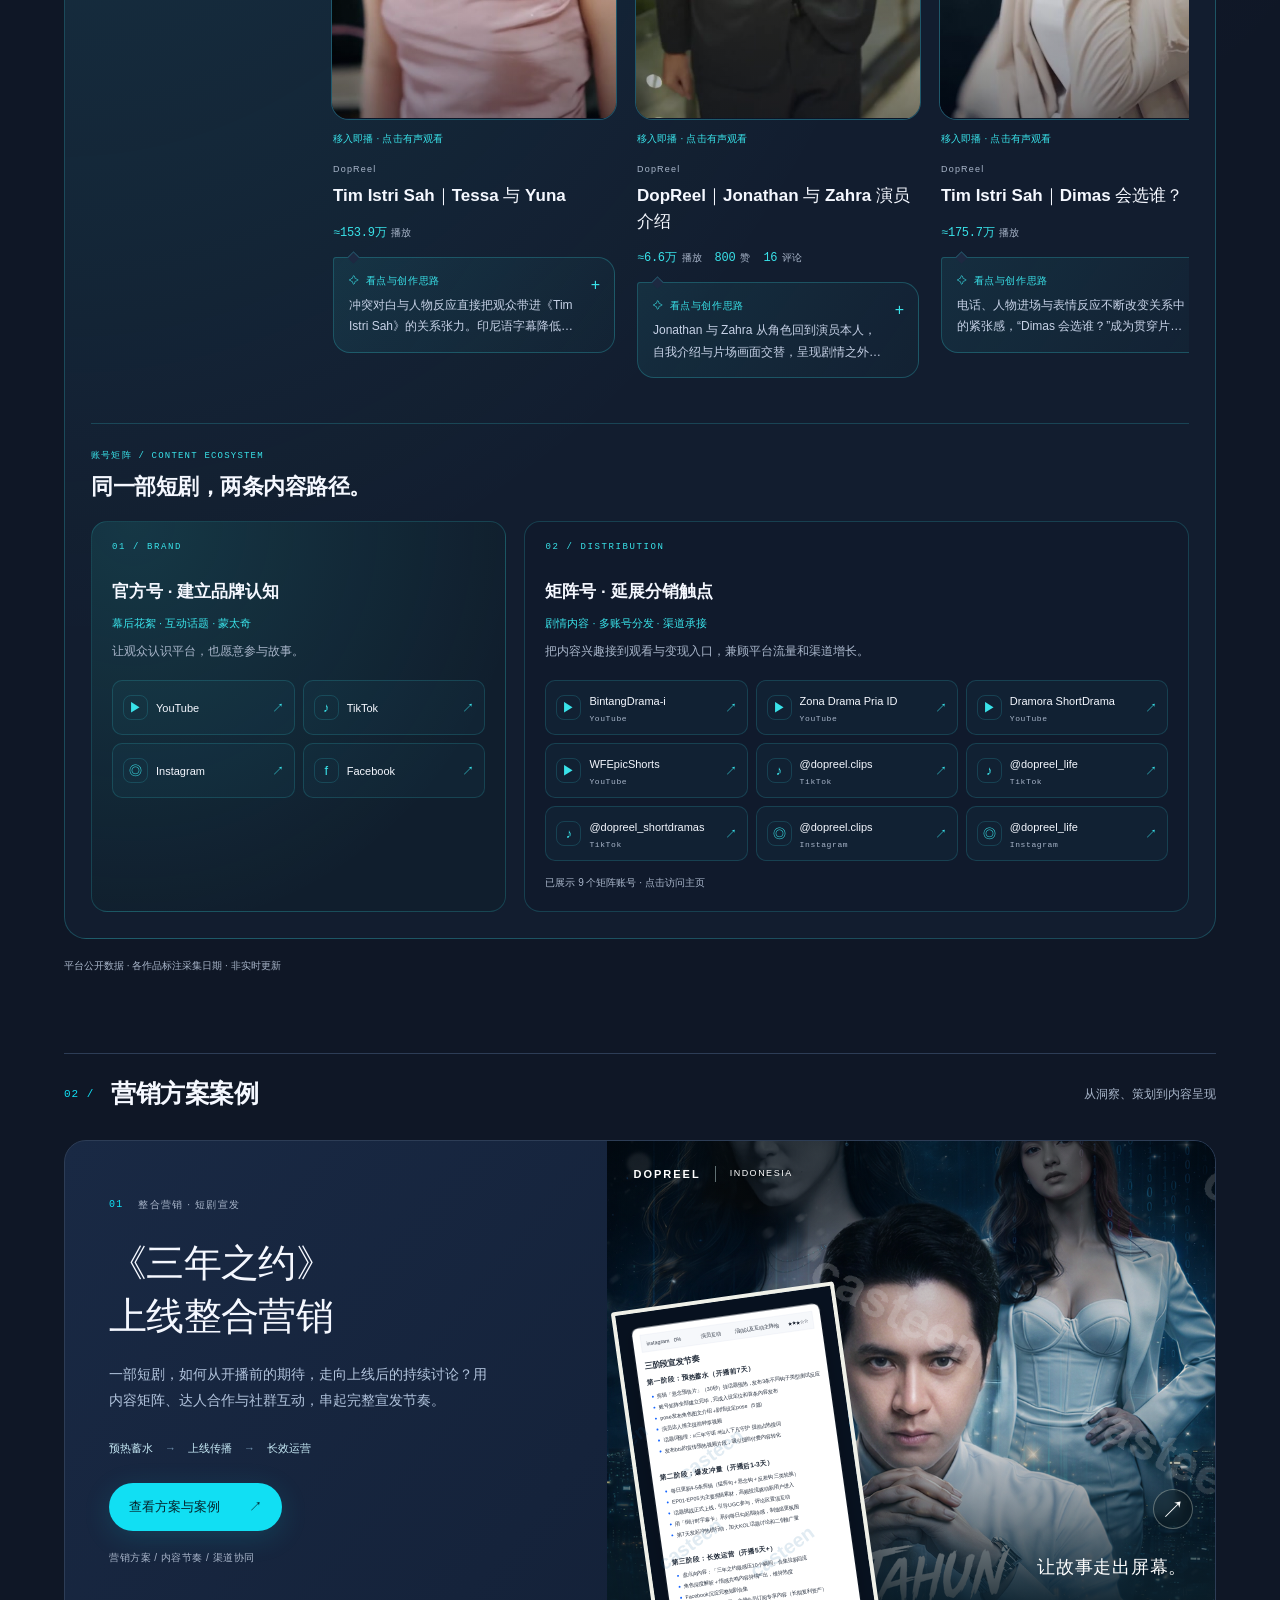
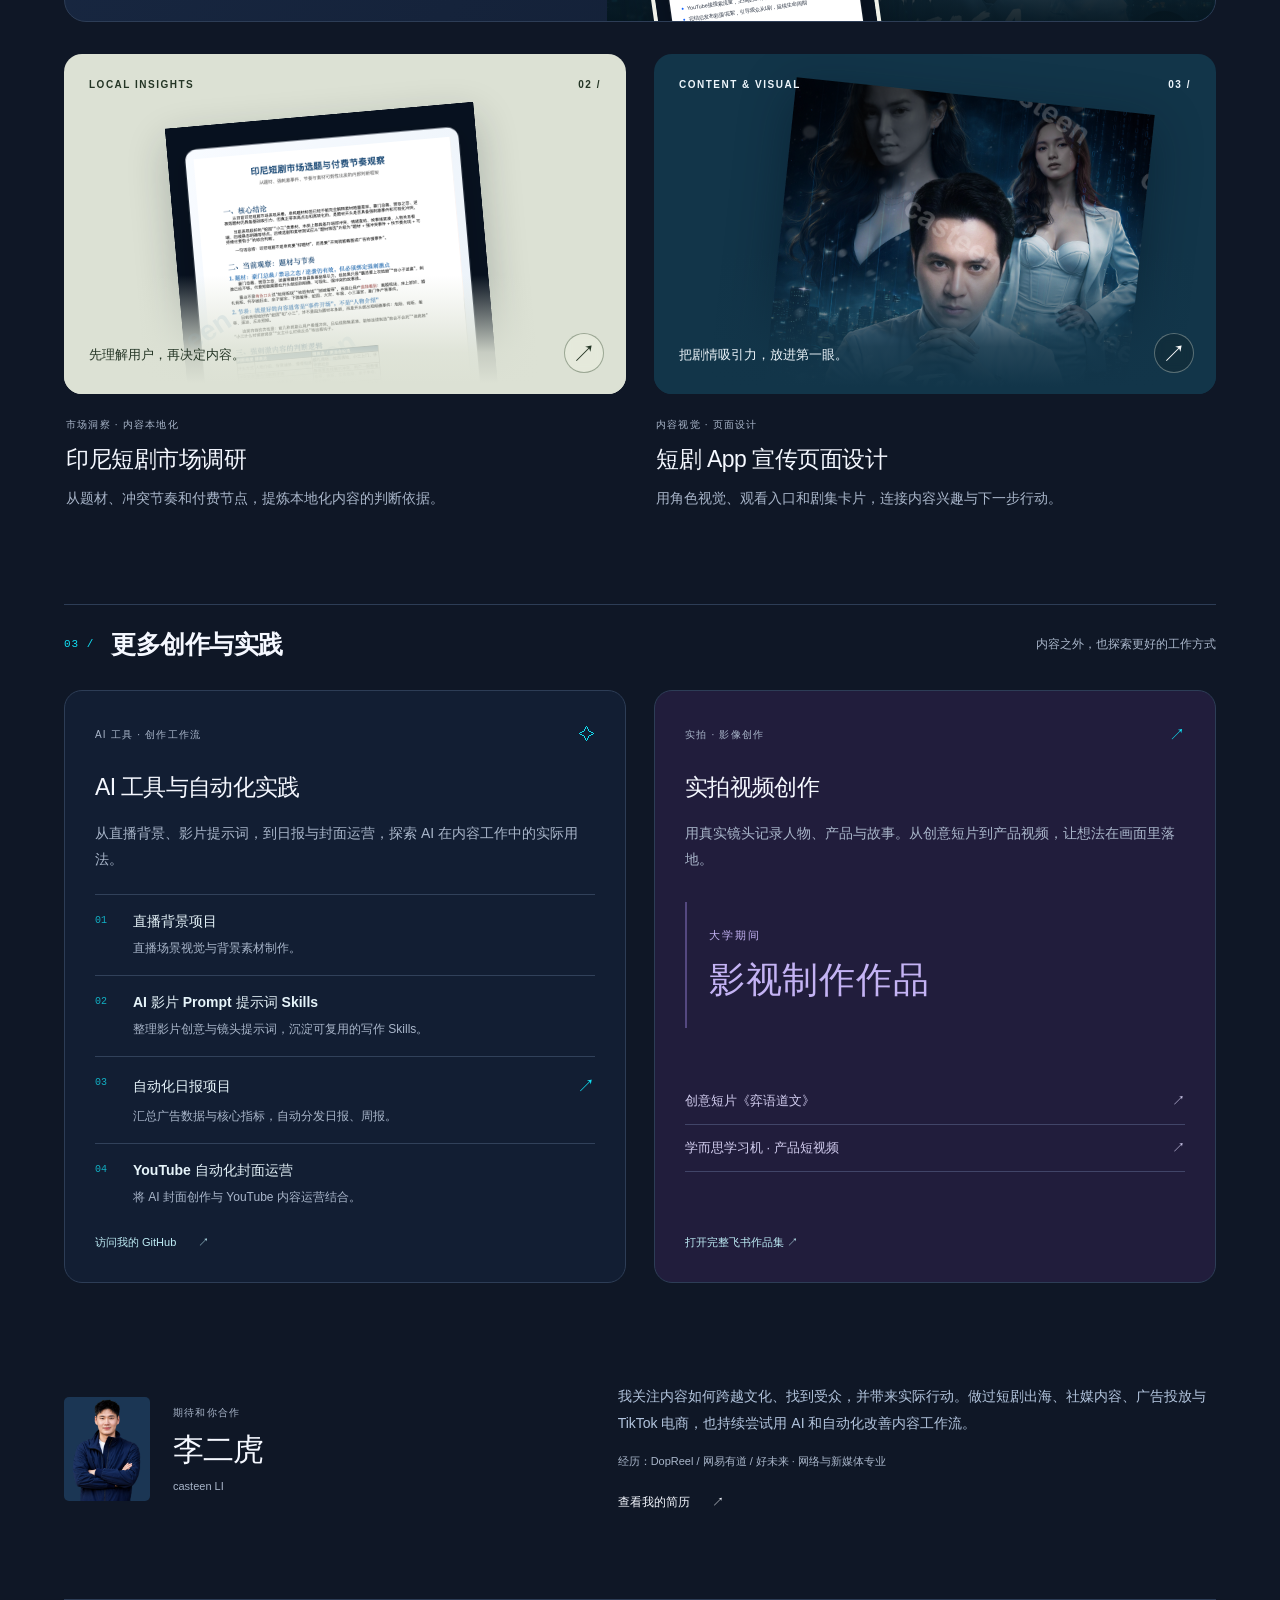
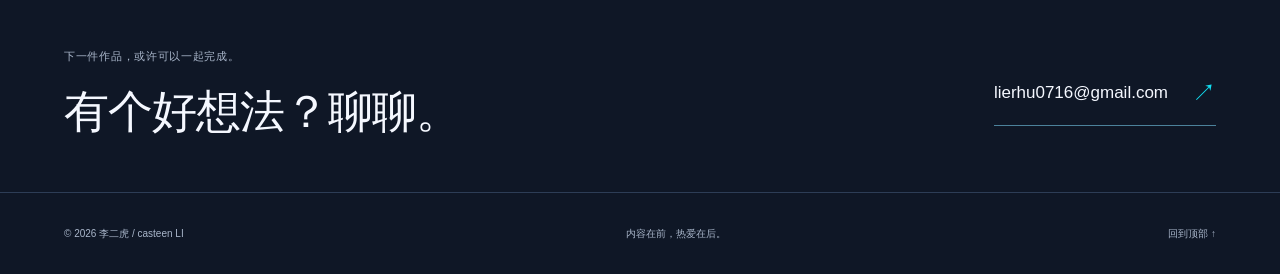
==== commit c92bb177: "Add single-prompt brand concept film to personal AIGC" ====
--- a/index.html
+++ b/index.html
@@ -8,7 +8,7 @@
   <meta name="description" content="李二虎 / casteen LI 的作品集：营销方案案例、社媒内容、AI 工具与自动化、实拍视频创作。通过作品，了解内容从策划到传播的过程。">
   <link rel="stylesheet" href="style.css?v=20261005-hero-intro">
   <script src="video-utils.js?v=20261005-channel-wall" defer></script>
-  <script src="portfolio-data.js?v=20261005-product-film" defer></script>
+  <script src="portfolio-data.js?v=20261007-brand-film" defer></script>
   <script src="script.js" defer></script>
   <script src="gallery.js?v=20261005-channel-wall" defer></script>
 </head>
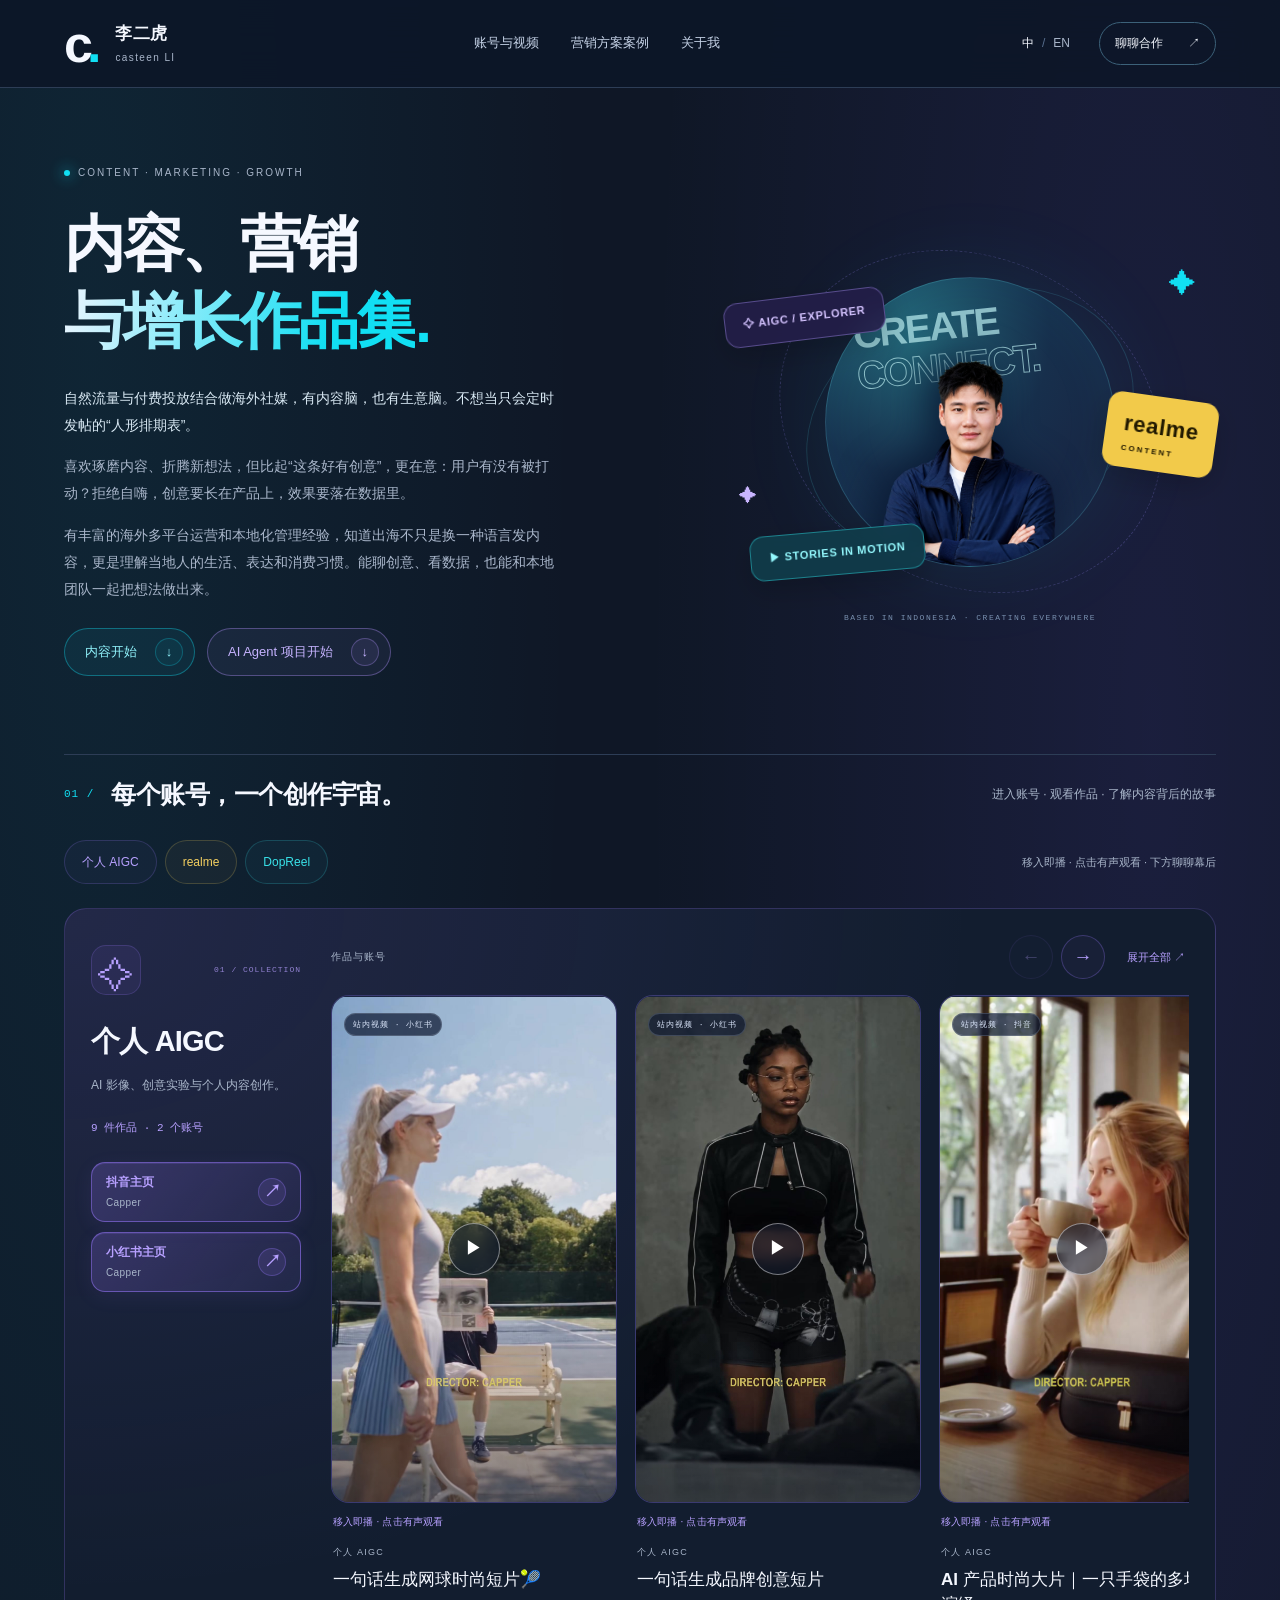
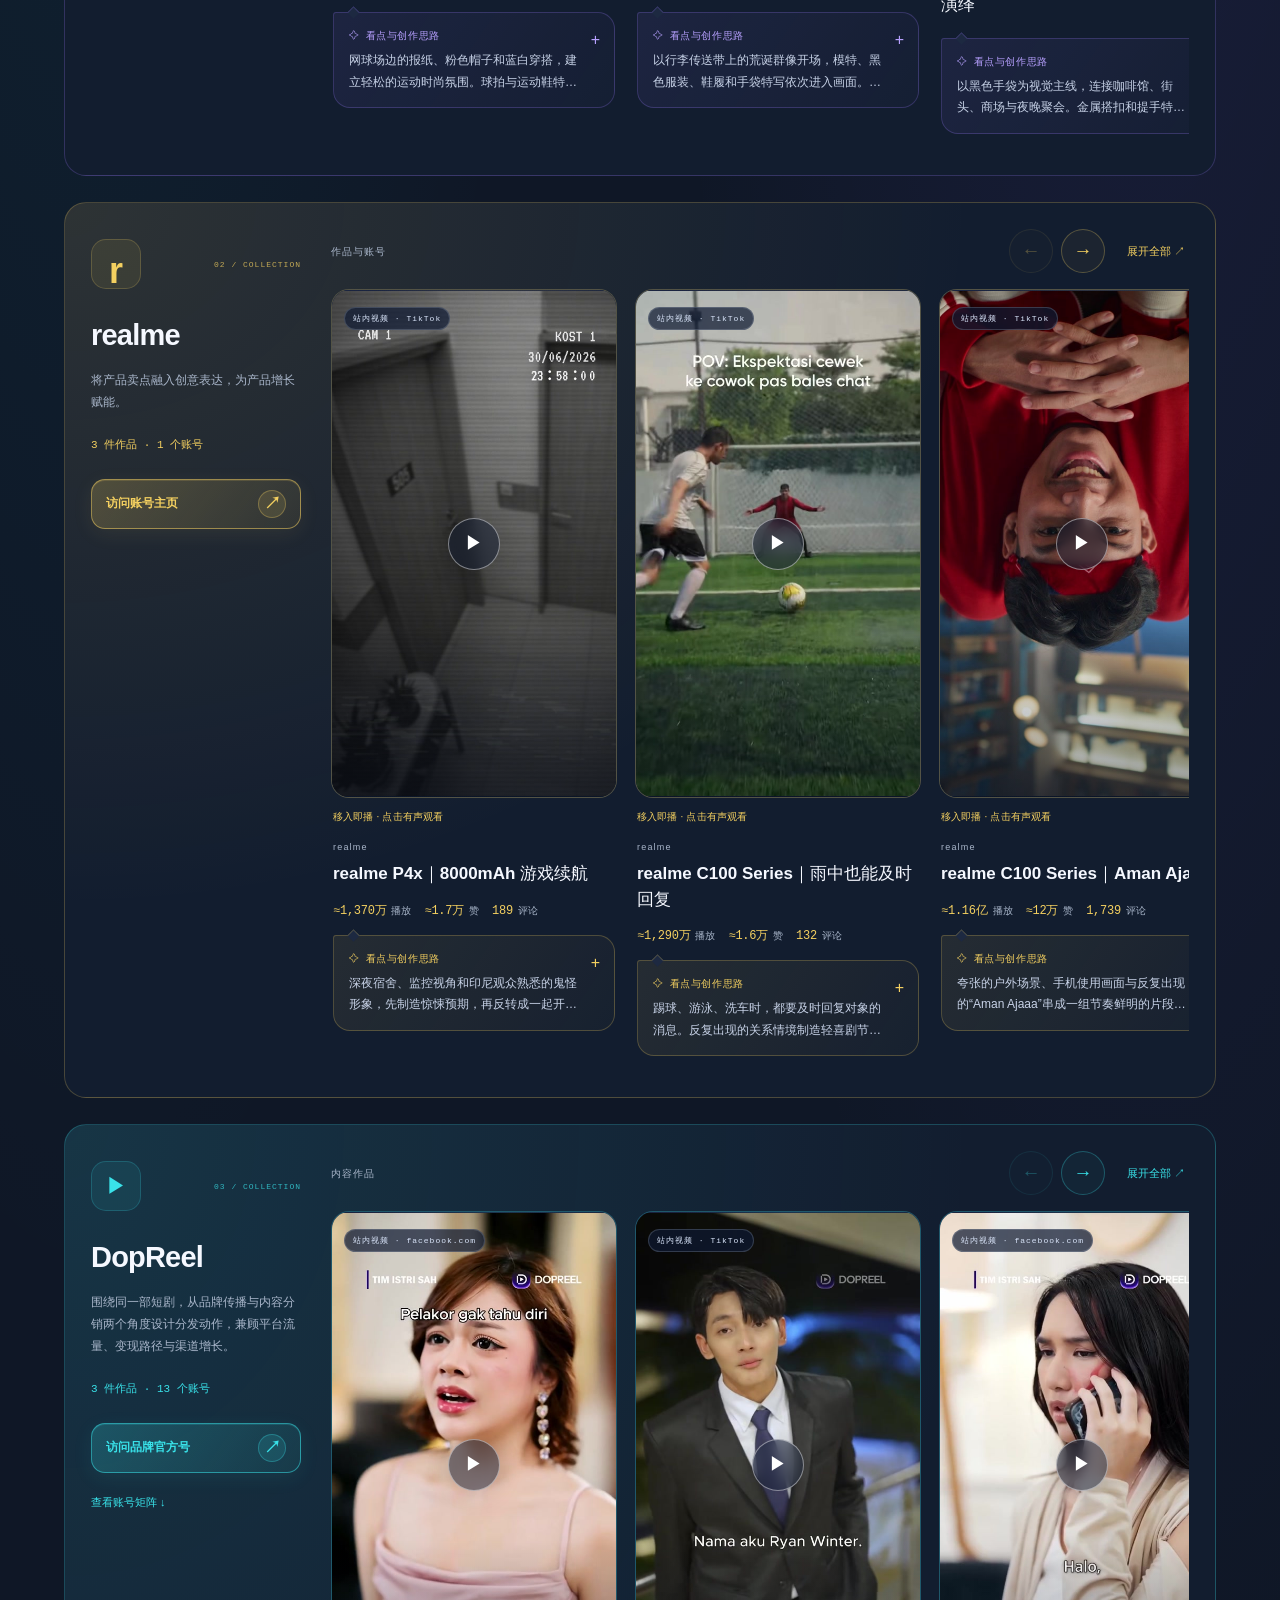
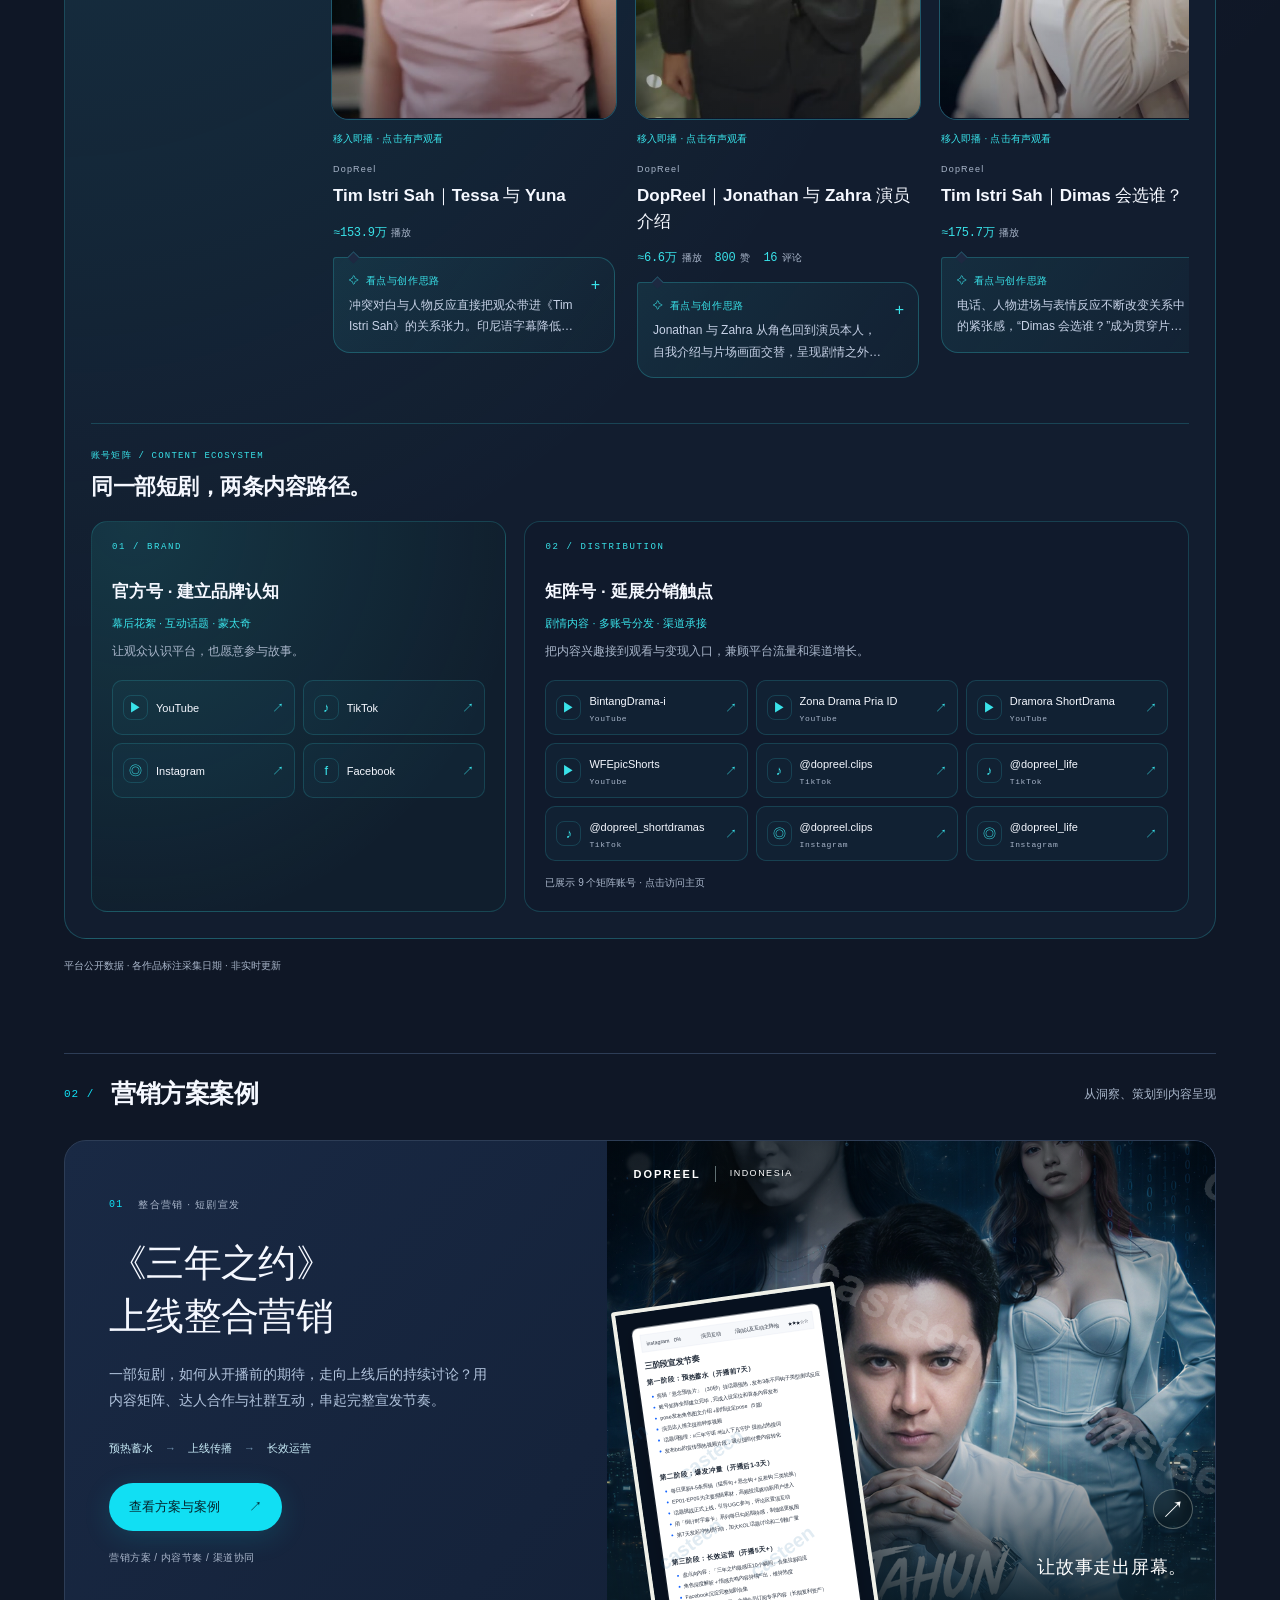
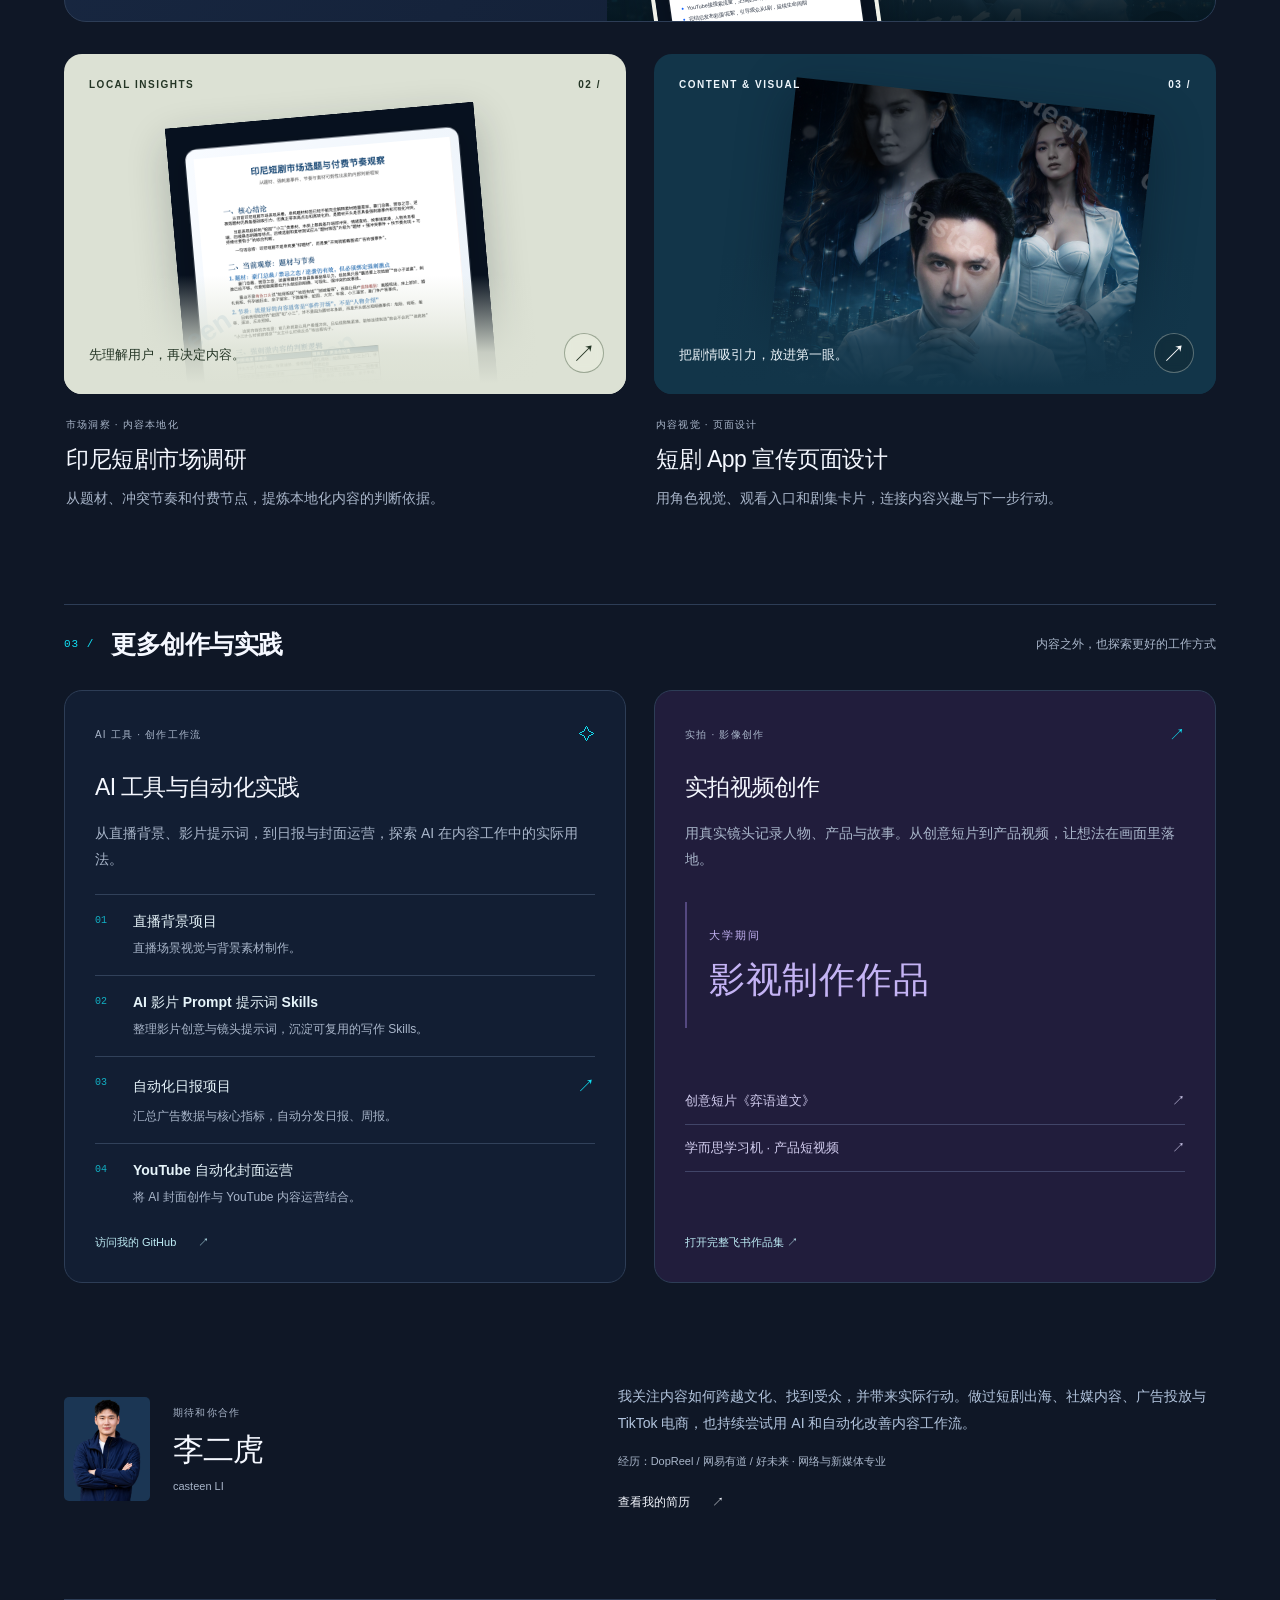
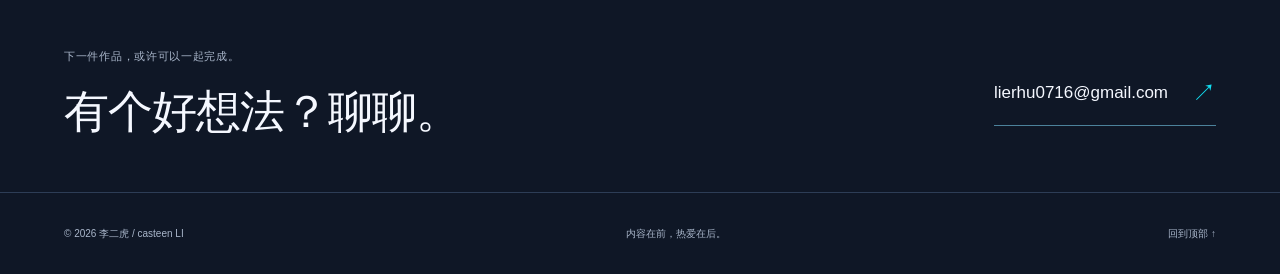
==== commit b3a2a991: "Add tennis fashion film to personal AIGC" ====
--- a/index.html
+++ b/index.html
@@ -8,7 +8,7 @@
   <meta name="description" content="李二虎 / casteen LI 的作品集：营销方案案例、社媒内容、AI 工具与自动化、实拍视频创作。通过作品，了解内容从策划到传播的过程。">
   <link rel="stylesheet" href="style.css?v=20261005-hero-intro">
   <script src="video-utils.js?v=20261005-channel-wall" defer></script>
-  <script src="portfolio-data.js?v=20261007-brand-film" defer></script>
+  <script src="portfolio-data.js?v=20261009-tennis-film" defer></script>
   <script src="script.js" defer></script>
   <script src="gallery.js?v=20261005-channel-wall" defer></script>
 </head>
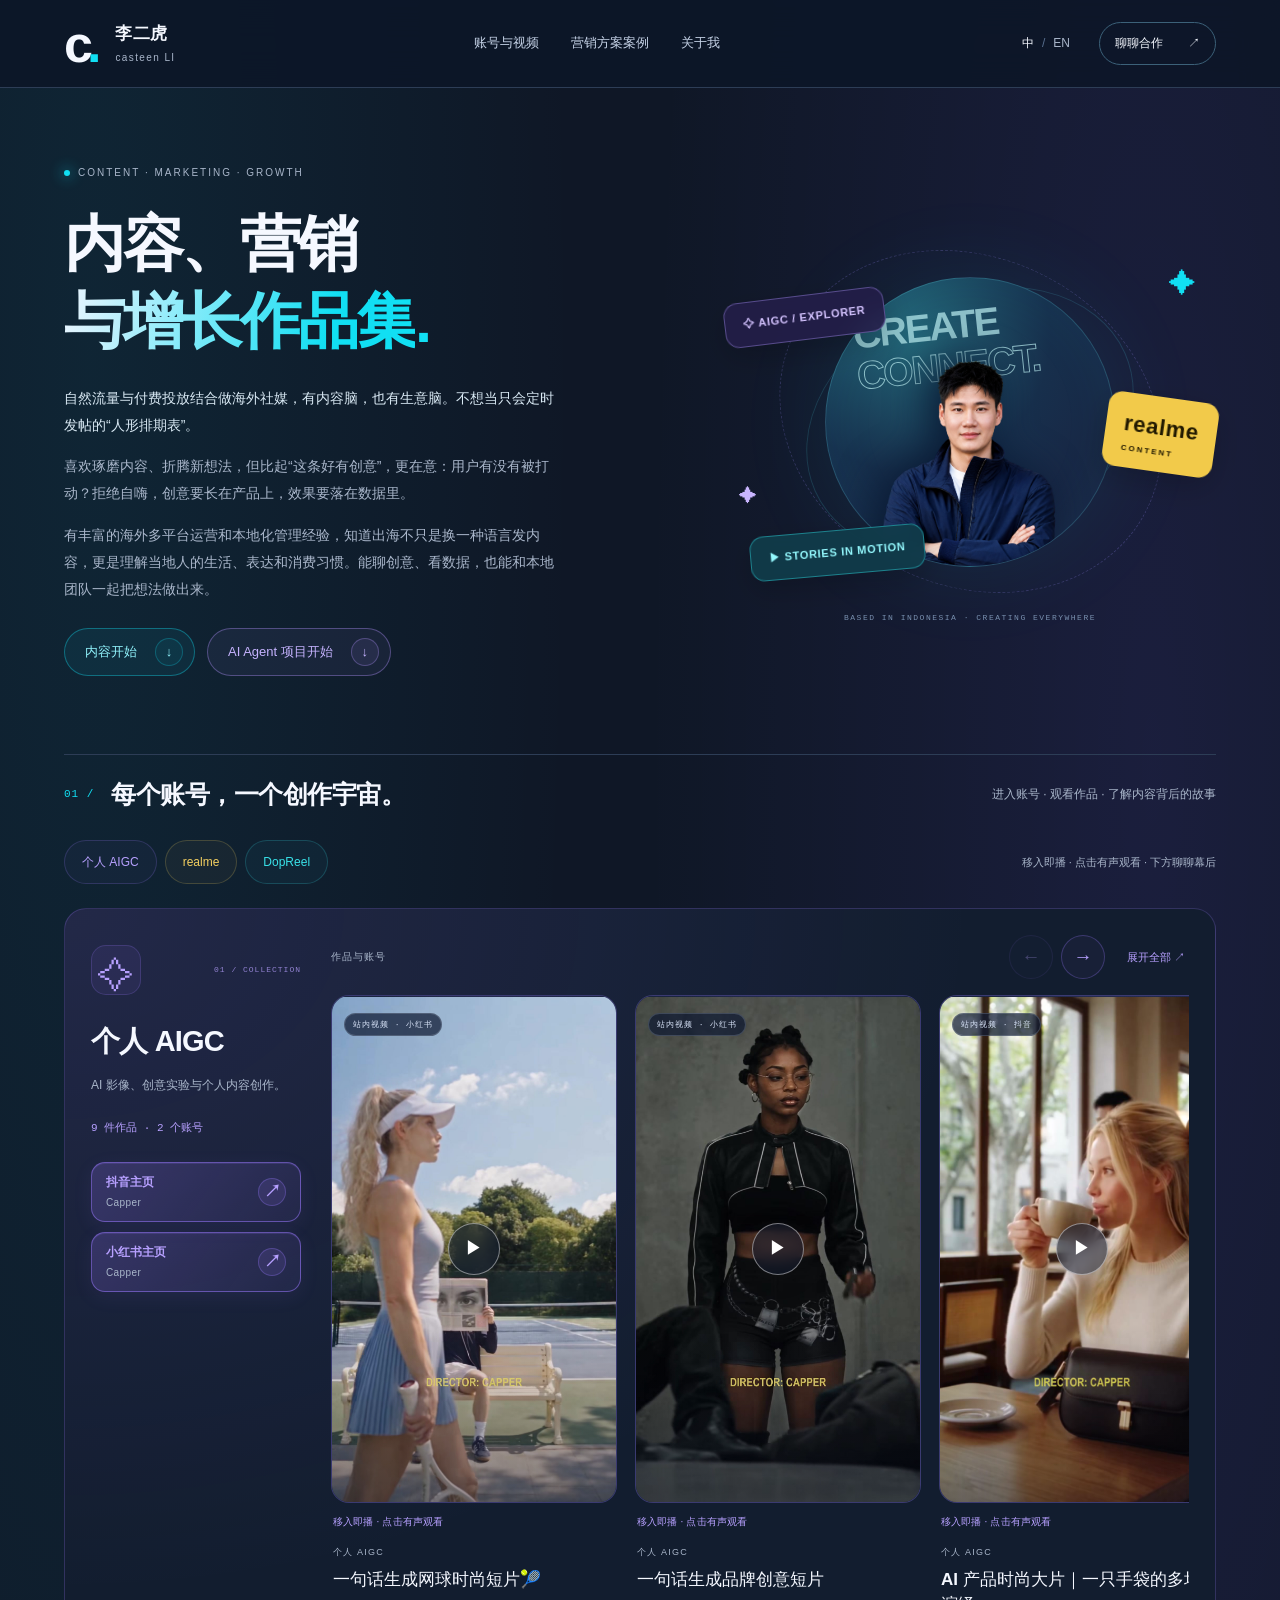
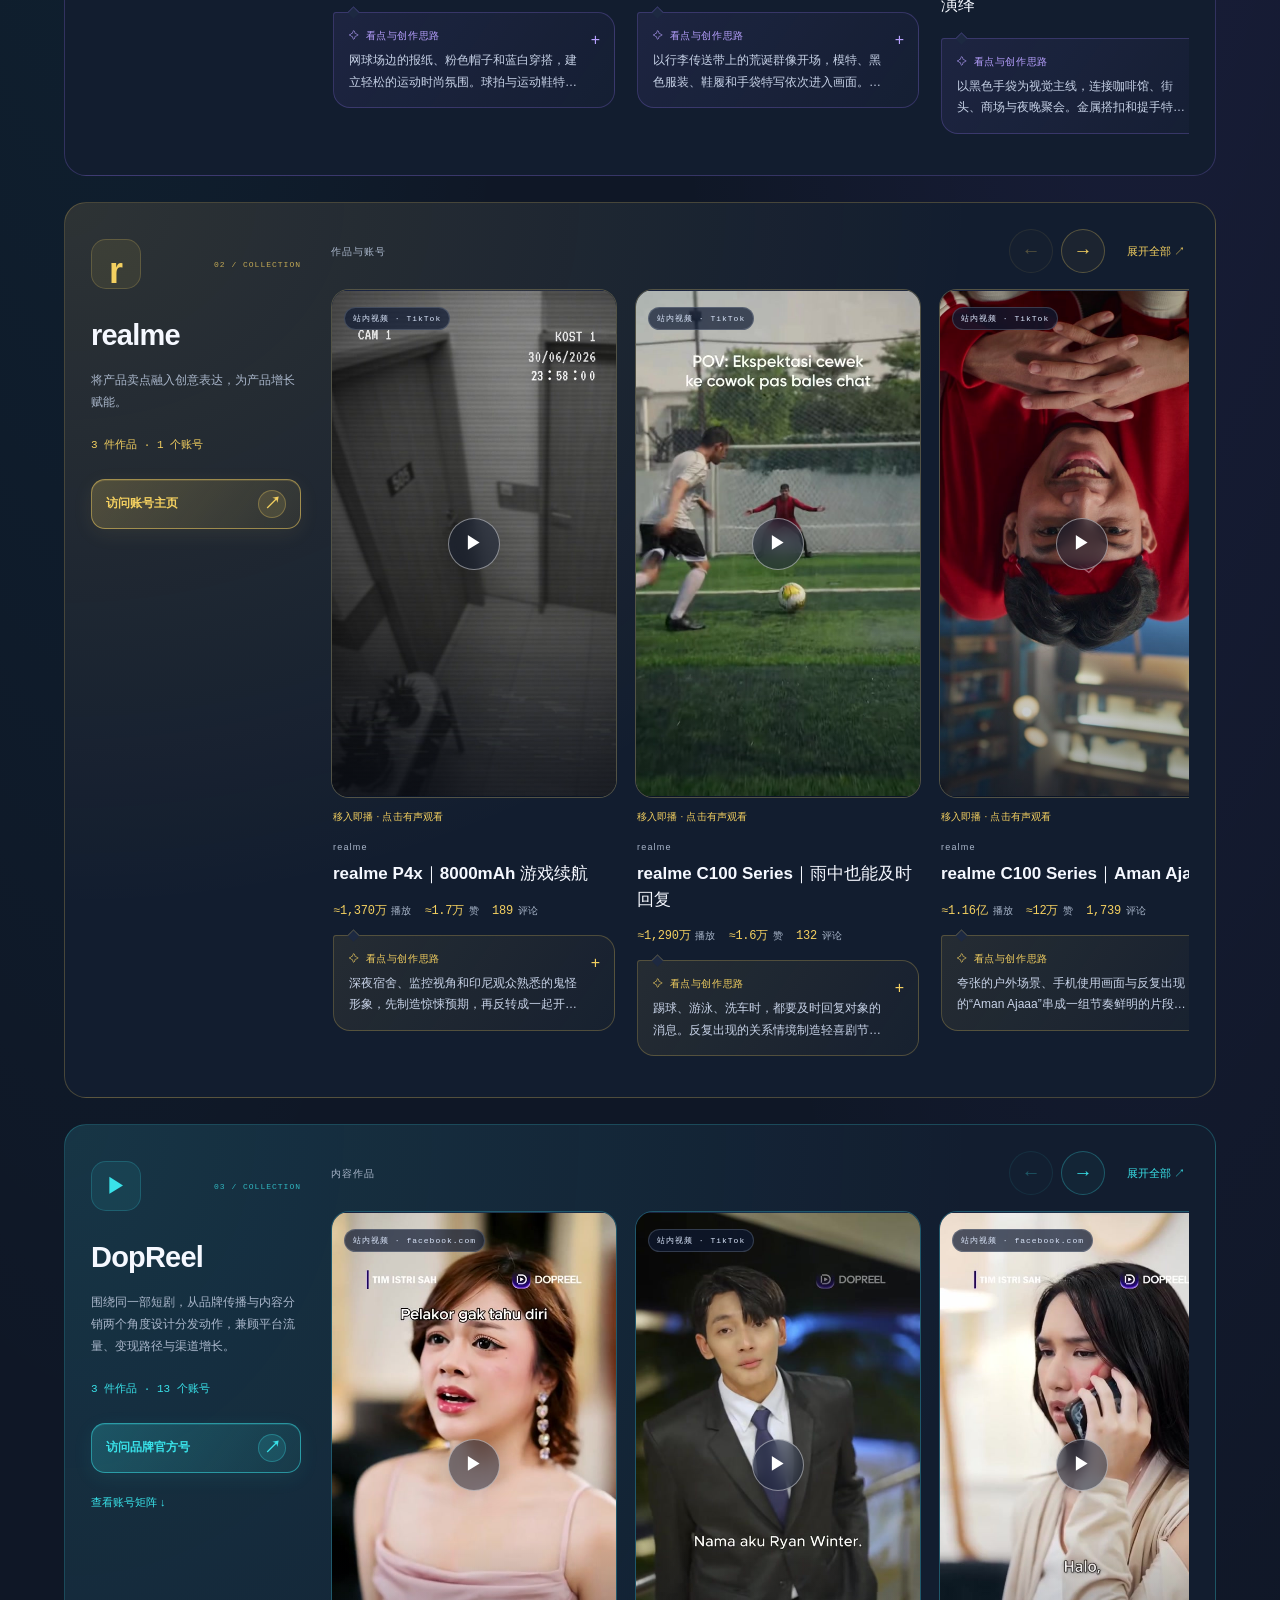
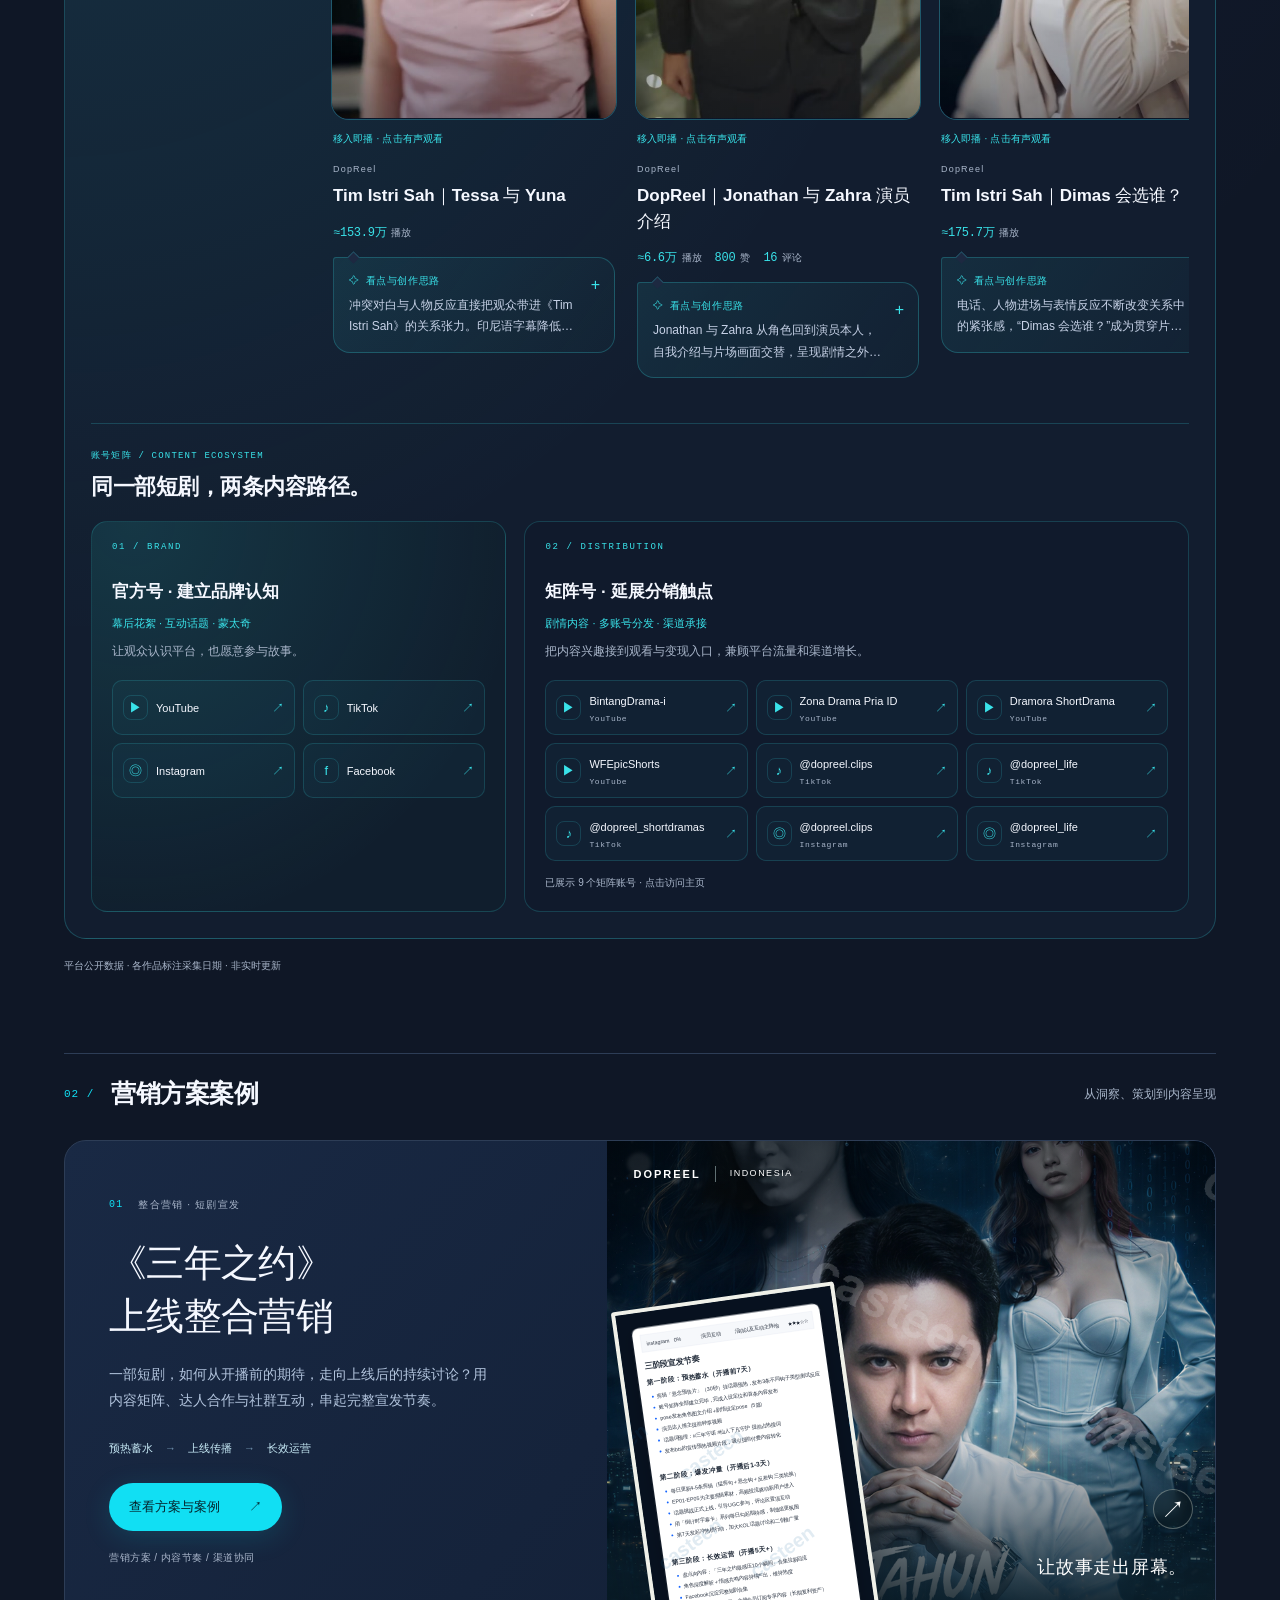
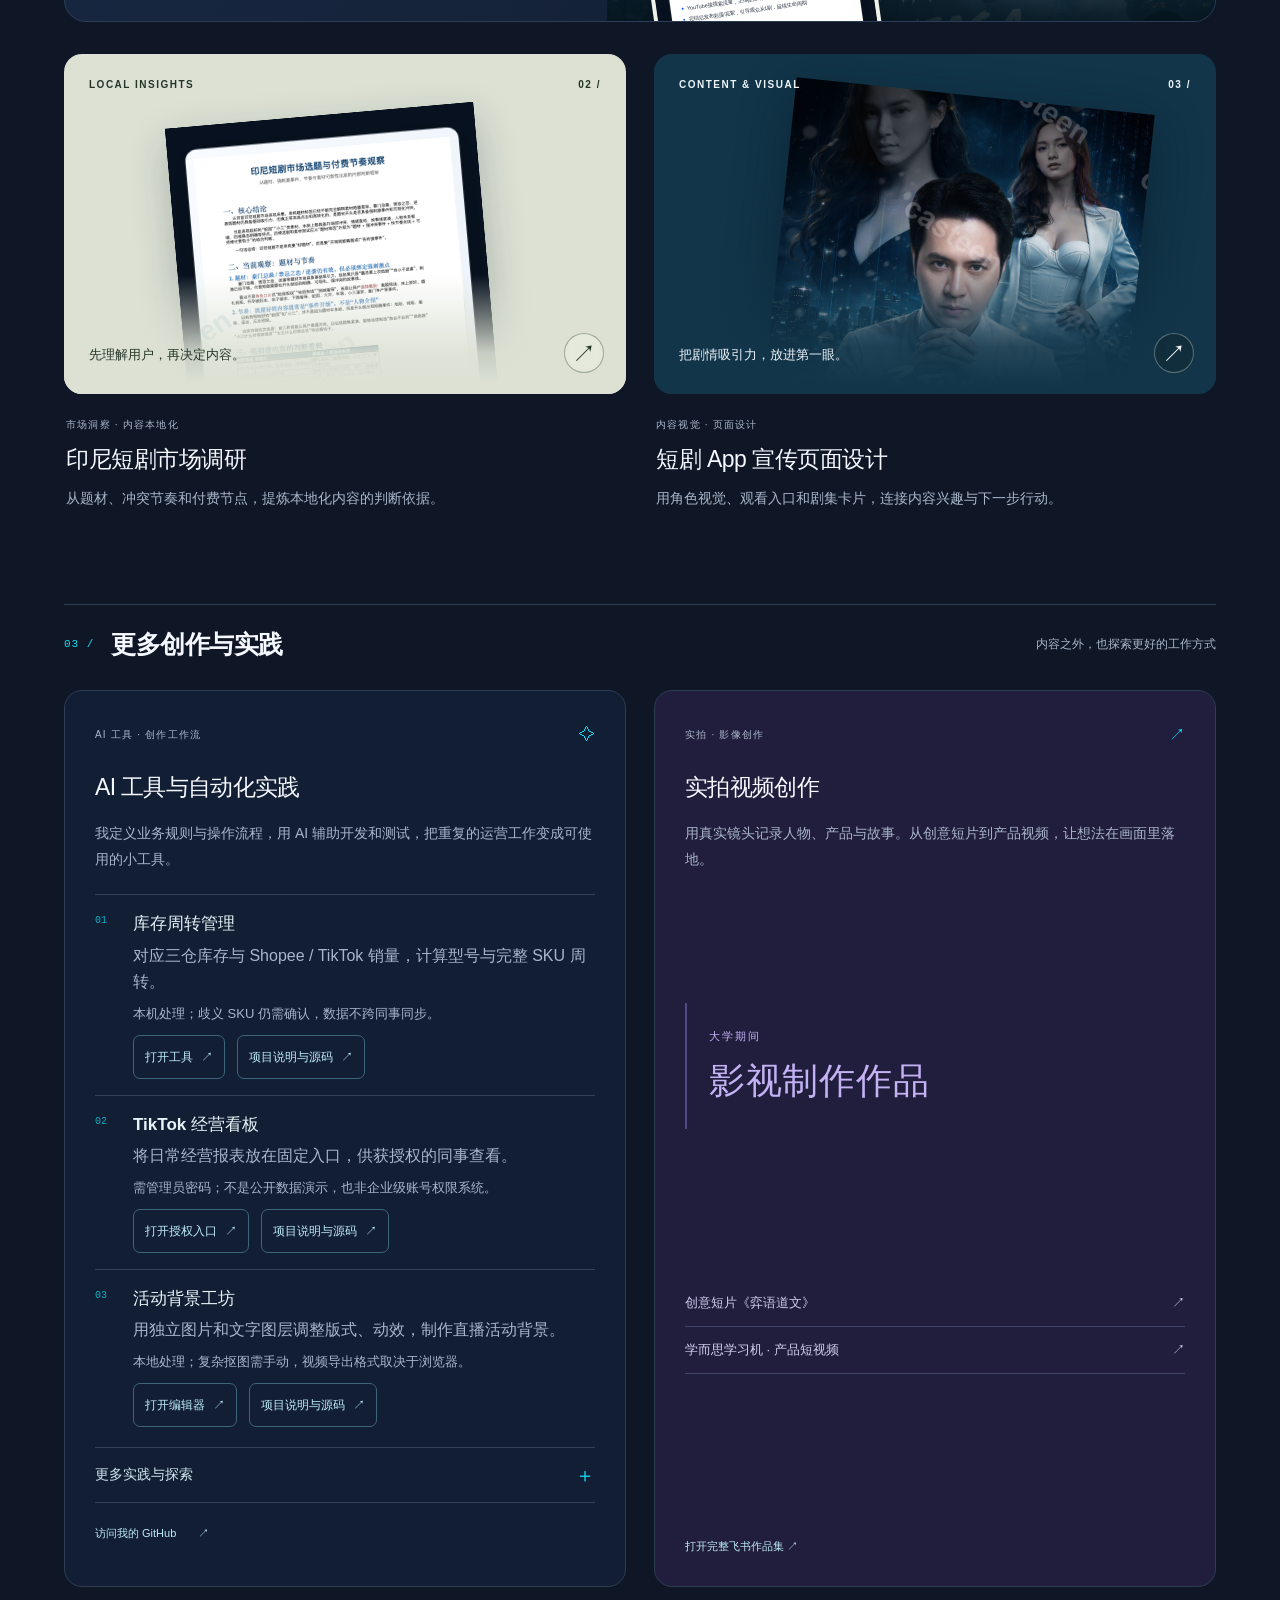
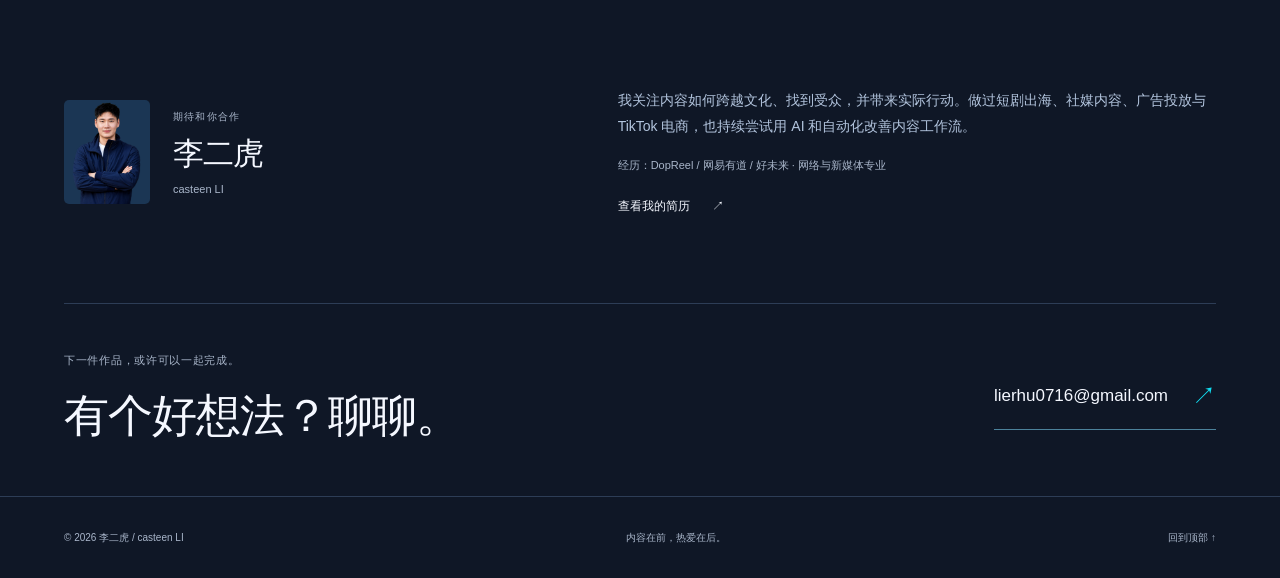
==== commit e31380a5: "Curate three operating tools in the existing bilingual portfolio" ====
--- a/index.html
+++ b/index.html
@@ -6,7 +6,7 @@
   <meta name="theme-color" content="#0f1726">
   <title>李二虎 · 内容、营销与增长作品集</title>
   <meta name="description" content="李二虎 / casteen LI 的作品集：营销方案案例、社媒内容、AI 工具与自动化、实拍视频创作。通过作品，了解内容从策划到传播的过程。">
-  <link rel="stylesheet" href="style.css?v=20261005-hero-intro">
+  <link rel="stylesheet" href="style.css?v=20261012-project-directory">
   <script src="video-utils.js?v=20261005-channel-wall" defer></script>
   <script src="portfolio-data.js?v=20261009-tennis-film" defer></script>
   <script src="script.js" defer></script>
@@ -91,13 +91,36 @@
         <article class="more-card ai-tools-card" id="ai-projects" aria-labelledby="ai-projects-heading">
           <div class="more-top"><span class="work-kicker" data-zh="AI 工具 · 创作工作流" data-en="AI TOOLS · CREATIVE WORKFLOWS">AI 工具 · 创作工作流</span><span aria-hidden="true">✧</span></div>
           <h3 id="ai-projects-heading" data-zh="AI 工具与自动化实践" data-en="AI tools & automation">AI 工具与自动化实践</h3>
-          <p data-zh="从直播背景、影片提示词，到日报与封面运营，探索 AI 在内容工作中的实际用法。" data-en="Exploring AI in content work, from livestream backgrounds and film prompts to reporting and thumbnail operations.">从直播背景、影片提示词，到日报与封面运营，探索 AI 在内容工作中的实际用法。</p>
+          <p data-zh="我定义业务规则与操作流程，用 AI 辅助开发和测试，把重复的运营工作变成可使用的小工具。" data-en="I define the business rules and workflows, then use AI-assisted development and testing to turn recurring operational tasks into practical tools.">我定义业务规则与操作流程，用 AI 辅助开发和测试，把重复的运营工作变成可使用的小工具。</p>
           <ol class="ai-project-list">
-            <li><span class="ai-project-index" aria-hidden="true">01</span><div><h4 data-zh="直播背景项目" data-en="Livestream backgrounds">直播背景项目</h4><p data-zh="直播场景视觉与背景素材制作。" data-en="Scene visuals and background assets for livestreams.">直播场景视觉与背景素材制作。</p></div></li>
-            <li><span class="ai-project-index" aria-hidden="true">02</span><div><h4 data-zh="AI 影片 Prompt 提示词 Skills" data-en="AI film prompt-writing Skills">AI 影片 Prompt 提示词 Skills</h4><p data-zh="整理影片创意与镜头提示词，沉淀可复用的写作 Skills。" data-en="Reusable Skills for writing film concepts and shot prompts.">整理影片创意与镜头提示词，沉淀可复用的写作 Skills。</p></div></li>
-            <li><span class="ai-project-index" aria-hidden="true">03</span><div><h4><a href="https://github.com/casteen-code/fb_auto" target="_blank" rel="noopener noreferrer"><span data-zh="自动化日报项目" data-en="Automated daily reporting">自动化日报项目</span><span class="ai-project-arrow" aria-hidden="true">↗</span></a></h4><p data-zh="汇总广告数据与核心指标，自动分发日报、周报。" data-en="Collect ad data and key metrics for automated daily and weekly reports.">汇总广告数据与核心指标，自动分发日报、周报。</p></div></li>
-            <li><span class="ai-project-index" aria-hidden="true">04</span><div><h4 data-zh="YouTube 自动化封面运营" data-en="YouTube thumbnail automation">YouTube 自动化封面运营</h4><p data-zh="将 AI 封面创作与 YouTube 内容运营结合。" data-en="Connect AI thumbnail creation with YouTube content operations.">将 AI 封面创作与 YouTube 内容运营结合。</p></div></li>
+            <li class="ai-featured-project" data-project="inventory"><span class="ai-project-index" aria-hidden="true">01</span><div>
+              <h4 data-zh="库存周转管理" data-en="Inventory turnover">库存周转管理</h4>
+              <p data-zh="对应三仓库存与 Shopee / TikTok 销量，计算型号与完整 SKU 周转。" data-en="Match three warehouses with Shopee / TikTok sales and calculate turnover by model or full SKU.">对应三仓库存与 Shopee / TikTok 销量，计算型号与完整 SKU 周转。</p>
+              <p class="ai-project-limit" data-zh="本机处理；歧义 SKU 仍需确认，数据不跨同事同步。" data-en="Local processing. Ambiguous SKUs need review; data is not shared between colleagues.">本机处理；歧义 SKU 仍需确认，数据不跨同事同步。</p>
+              <div class="ai-project-links"><a href="https://casteen-code.github.io/realme-inventory-turnover/" target="_blank" rel="noopener noreferrer"><span data-zh="打开工具" data-en="Open tool">打开工具</span><span aria-hidden="true">↗</span></a><a href="https://github.com/casteen-code/realme-inventory-turnover" target="_blank" rel="noopener noreferrer"><span data-zh="项目说明与源码" data-en="Overview & source">项目说明与源码</span><span aria-hidden="true">↗</span></a></div>
+            </div></li>
+            <li class="ai-featured-project" data-project="dashboard"><span class="ai-project-index" aria-hidden="true">02</span><div>
+              <h4 data-zh="TikTok 经营看板" data-en="TikTok operating dashboard">TikTok 经营看板</h4>
+              <p data-zh="将日常经营报表放在固定入口，供获授权的同事查看。" data-en="A stable entry point for authorized colleagues to view published operating reports.">将日常经营报表放在固定入口，供获授权的同事查看。</p>
+              <p class="ai-project-limit" data-zh="需管理员密码；不是公开数据演示，也非企业级账号权限系统。" data-en="An administrator-provided password is required. Not a public data demo or enterprise access-control system.">需管理员密码；不是公开数据演示，也非企业级账号权限系统。</p>
+              <div class="ai-project-links"><a href="https://casteen-code.github.io/realme-id-tiktok-dashboard/" target="_blank" rel="noopener noreferrer"><span data-zh="打开授权入口" data-en="Authorized access">打开授权入口</span><span aria-hidden="true">↗</span></a><a href="https://github.com/casteen-code/realme-id-tiktok-dashboard" target="_blank" rel="noopener noreferrer"><span data-zh="项目说明与源码" data-en="Overview & source">项目说明与源码</span><span aria-hidden="true">↗</span></a></div>
+            </div></li>
+            <li class="ai-featured-project" data-project="campaign"><span class="ai-project-index" aria-hidden="true">03</span><div>
+              <h4 data-zh="活动背景工坊" data-en="Campaign Motion Studio">活动背景工坊</h4>
+              <p data-zh="用独立图片和文字图层调整版式、动效，制作直播活动背景。" data-en="Arrange image and text layers, then animate them into livestream campaign backgrounds.">用独立图片和文字图层调整版式、动效，制作直播活动背景。</p>
+              <p class="ai-project-limit" data-zh="本地处理；复杂抠图需手动，视频导出格式取决于浏览器。" data-en="Local processing. Complex cutouts need manual work; video export formats depend on the browser.">本地处理；复杂抠图需手动，视频导出格式取决于浏览器。</p>
+              <div class="ai-project-links"><a href="https://casteen-code.github.io/campaign-motion-studio/" target="_blank" rel="noopener noreferrer"><span data-zh="打开编辑器" data-en="Open editor">打开编辑器</span><span aria-hidden="true">↗</span></a><a href="https://github.com/casteen-code/campaign-motion-studio" target="_blank" rel="noopener noreferrer"><span data-zh="项目说明与源码" data-en="Overview & source">项目说明与源码</span><span aria-hidden="true">↗</span></a></div>
+            </div></li>
           </ol>
+          <details class="ai-more-practices">
+            <summary><span data-zh="更多实践与探索" data-en="More experiments & practice">更多实践与探索</span><span class="ai-more-icon" aria-hidden="true">＋</span></summary>
+            <ul class="ai-practice-list">
+              <li><h4><a href="https://github.com/casteen-code/fb_auto" target="_blank" rel="noopener noreferrer"><span data-zh="自动化日报项目" data-en="Automated daily reporting">自动化日报项目</span><span aria-hidden="true">↗</span></a></h4><p data-zh="广告数据报表实践；使用前需要配置自己的账号与运行环境。" data-en="Advertising-report workflows; requires your own account and environment setup.">广告数据报表实践；使用前需要配置自己的账号与运行环境。</p></li>
+              <li><h4><a href="https://github.com/casteen-code/live-overlay-studio" target="_blank" rel="noopener noreferrer"><span data-zh="直播叠层工具" data-en="Live Overlay Studio">直播叠层工具</span><span aria-hidden="true">↗</span></a></h4><p data-zh="直播画面叠层实践；需检查浏览器与直播软件兼容性。" data-en="Livestream overlay experiments; check browser and broadcasting-software compatibility.">直播画面叠层实践；需检查浏览器与直播软件兼容性。</p></li>
+              <li><h4><a href="https://github.com/casteen-code/yt-logo-tool" target="_blank" rel="noopener noreferrer"><span data-zh="封面批量标识工具" data-en="Batch thumbnail logo tool">封面批量标识工具</span><span aria-hidden="true">↗</span></a></h4><p data-zh="给本地图片批量加标识；不是 YouTube API 上传或发布工具。" data-en="Add logos to local images in batches; not a YouTube API upload or publishing tool.">给本地图片批量加标识；不是 YouTube API 上传或发布工具。</p></li>
+              <li><h4 data-zh="AI 影片 Prompt 提示词 Skills" data-en="AI film prompt-writing Skills">AI 影片 Prompt 提示词 Skills</h4><p data-zh="整理影片创意与镜头提示词，沉淀可复用的写作 Skills。" data-en="Reusable Skills for writing film concepts and shot prompts.">整理影片创意与镜头提示词，沉淀可复用的写作 Skills。</p></li>
+            </ul>
+          </details>
           <a class="text-link" href="https://github.com/casteen-code" target="_blank" rel="noopener noreferrer"><span data-zh="访问我的 GitHub" data-en="Visit my GitHub">访问我的 GitHub</span><span aria-hidden="true">↗</span></a>
         </article>
         <article class="more-card film-card">
--- a/style.css
+++ b/style.css
@@ -456,7 +456,7 @@
 @media(max-width:780px){.project-collection{grid-template-columns:1fr;gap:17px;padding:23px;scroll-margin-top:20px}.collection-intro{position:relative;padding:0 174px 0 65px}.project-identity{margin:0}.project-icon{position:absolute;left:0;top:0}.project-number{display:none}.collection-intro h3{font-size:25px}.project-description{margin:7px 0 10px;min-height:0;font-size:11px;max-width:none}.collection-home{position:absolute;right:0;top:0;margin:0;width:156px}.collection-count{font-size:10px}.collection-note{max-width:none;margin-top:6px;font-size:10px}.collection-toolbar{margin-bottom:12px}.gallery-heading{align-items:start;flex-direction:column;gap:12px}}
 @media(max-width:560px){.project-collection{padding:18px 16px;border-radius:18px;gap:13px}.project-collection+.project-collection{margin-top:20px}.collection-intro{padding:0 0 0 58px}.collection-intro h3{font-size:24px;padding-right:4px}.project-icon{width:43px;height:43px;font-size:30px;border-radius:13px}.project-description{margin-bottom:7px;font-size:11px}.collection-home{position:static;margin-top:12px;width:100%;max-width:210px;min-height:48px;font-size:12px;padding:9px 12px}.collection-note{margin-top:12px}.collection-shelf{gap:14px}.collection-shelf>.video-card,.collection-shelf>.account-card{flex-basis:calc(100% - 24px)}.account-cover{height:270px}.collection-hint{font-size:9px;letter-spacing:0}.collection-controls,.collection-arrows{gap:4px}.shelf-arrow{width:40px;height:44px;border-radius:22px}.collection-expand{padding-left:8px;font-size:10px}.collection-shelf .video-caption h4{font-size:16px}.is-expanded .collection-shelf{grid-template-columns:1fr;gap:24px}.is-expanded .collection-shelf>.video-card,.is-expanded .collection-shelf>.account-card{max-width:none}.gallery-heading>p{font-size:10px}.collection-shelf .video-platform{font-size:7px}}
 
-/* The public identity and the four AI workflow projects. */
+/* Public identity and the bounded AI-assisted project directory. */
 .brand-name>b,.about-identity h2>b{font:inherit}
 .ai-project-list{list-style:none;margin:22px 0 0;padding:0;display:grid;gap:0}
 .ai-project-list li{display:grid;grid-template-columns:26px minmax(0,1fr);gap:12px;padding:16px 0;border-top:1px solid #31415a}
@@ -466,6 +466,24 @@
 .ai-project-list h4 a:hover{color:var(--accent)}
 .ai-project-arrow{color:var(--accent);font-size:18px;flex-shrink:0}
 .ai-project-list p{font-size:12px;color:var(--muted);line-height:1.75;margin-top:6px}
+.ai-tools-card .ai-featured-project h4{font-size:17px;font-weight:550}
+.ai-tools-card .ai-featured-project p{font-size:16px;line-height:1.65}
+.ai-tools-card .ai-featured-project .ai-project-limit{font-size:13px;line-height:1.7;color:#a9b6ca;margin-top:7px}
+.ai-project-links{display:flex;align-items:center;flex-wrap:wrap;gap:6px 12px;margin-top:10px}
+.ai-project-links a{display:inline-flex;align-items:center;justify-content:center;gap:8px;min-height:44px;padding:8px 11px;border:1px solid #3d6578;border-radius:7px;color:#bfeef7;font-size:12px;line-height:1.5;overflow-wrap:anywhere}
+.ai-project-links a:hover{background:#11dff314;border-color:#75c8d5}
+.ai-project-links a:focus-visible,.ai-more-practices summary:focus-visible,.ai-practice-list a:focus-visible{outline:2px solid var(--accent);outline-offset:3px}
+.ai-more-practices{margin-top:4px;border-block:1px solid #31415a}
+.ai-more-practices summary{display:flex;align-items:center;justify-content:space-between;gap:12px;min-height:48px;padding:10px 0;cursor:pointer;font-size:14px;color:#d1e8f2;list-style:none}
+.ai-more-practices summary::-webkit-details-marker{display:none}
+.ai-more-icon{font-size:20px;color:var(--accent)}
+.ai-more-practices[open] .ai-more-icon{transform:rotate(45deg)}
+.ai-practice-list{list-style:none;padding:0 0 16px;margin:0;display:grid;gap:14px}
+.ai-practice-list h4{font-size:14px;font-weight:500;line-height:1.6}
+.ai-practice-list h4 a{display:flex;align-items:center;justify-content:space-between;gap:12px;min-height:44px;color:#bfeef7}
+.ai-practice-list h4 a:hover{color:var(--accent)}
+.ai-practice-list p{font-size:13px;line-height:1.7;color:var(--muted);margin-top:3px}
+.ai-tools-card>.text-link{min-height:44px;align-self:flex-start}
 .film-card .film-word{border-left:2px solid #a38ae766;padding-left:22px;color:#c4b3f4}
 .film-card>.text-link{margin-top:auto;padding-top:12px}
 @media(max-width:560px){.ai-project-list li{gap:8px;grid-template-columns:22px minmax(0,1fr)}.ai-project-list h4{font-size:13px}.ai-project-list p{font-size:11px}.film-card .film-word{margin:25px 0 5px;font-size:38px}.nav{gap:19px}}
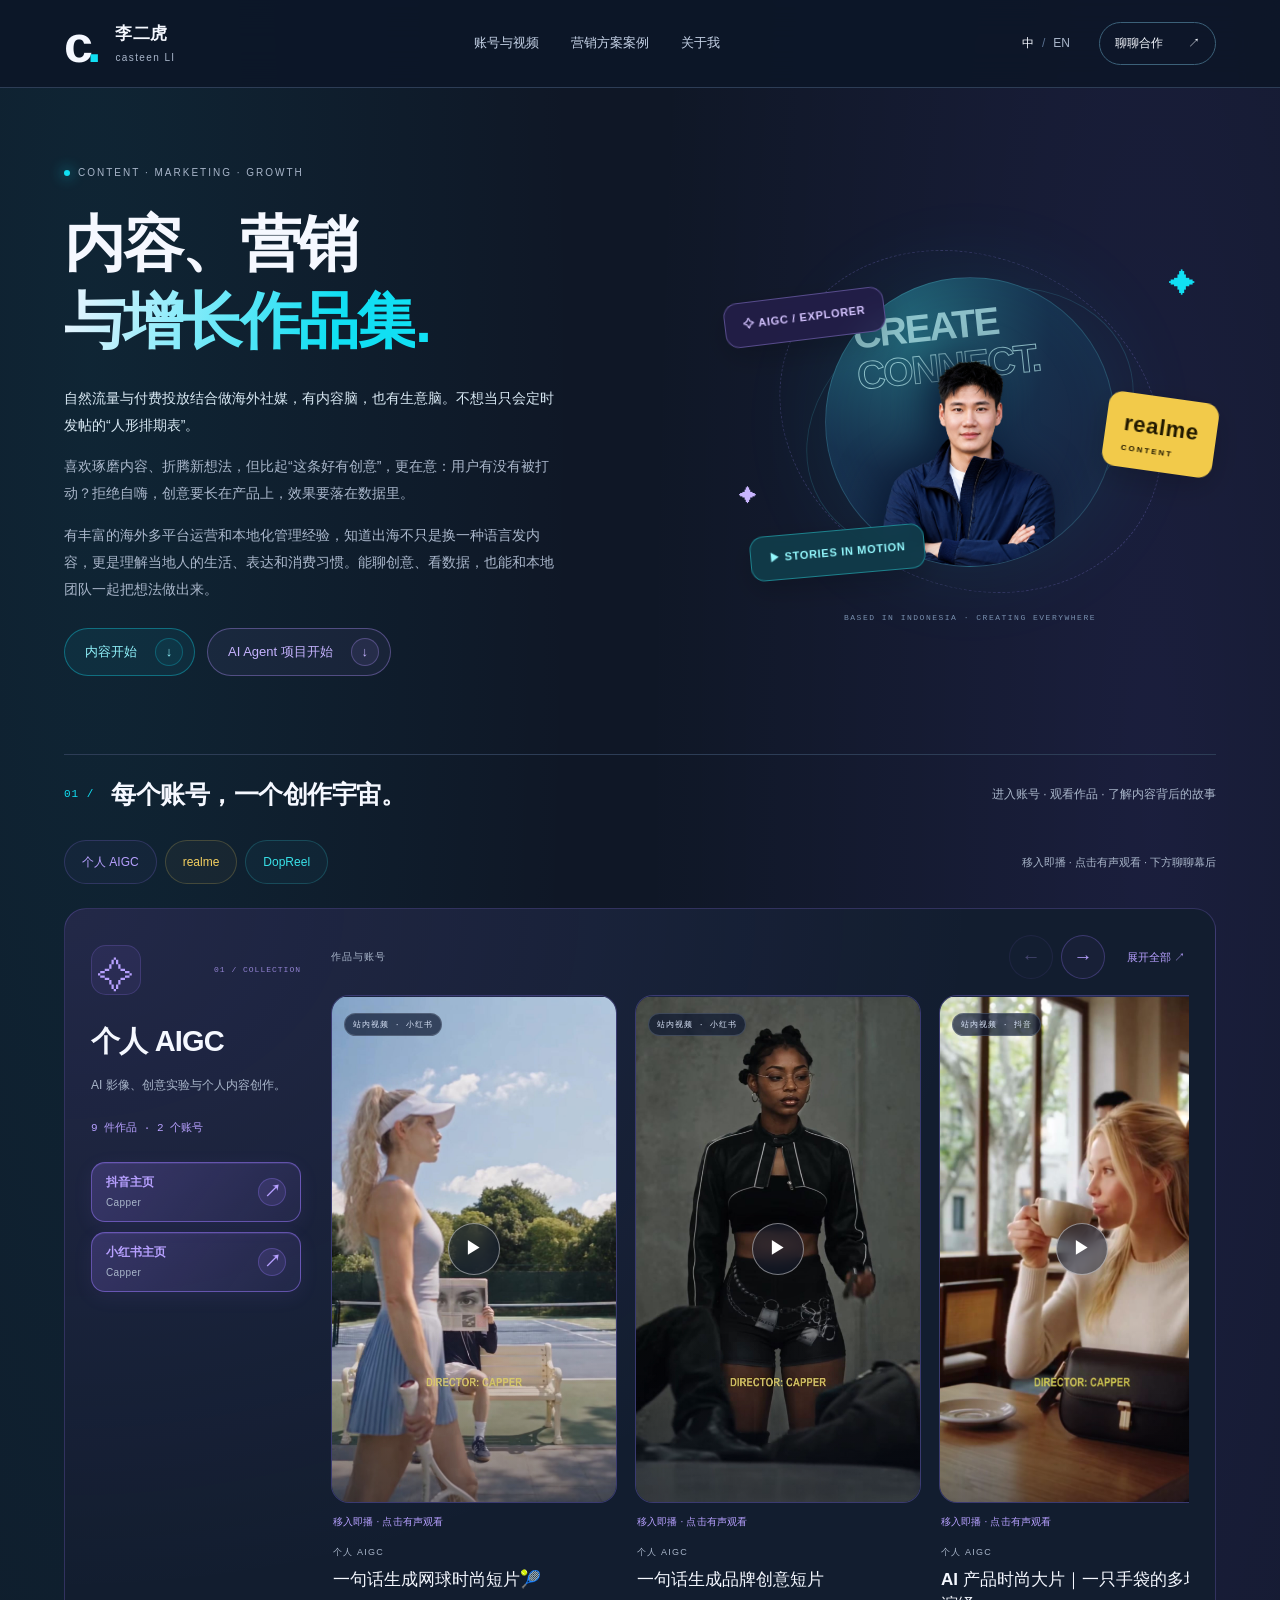
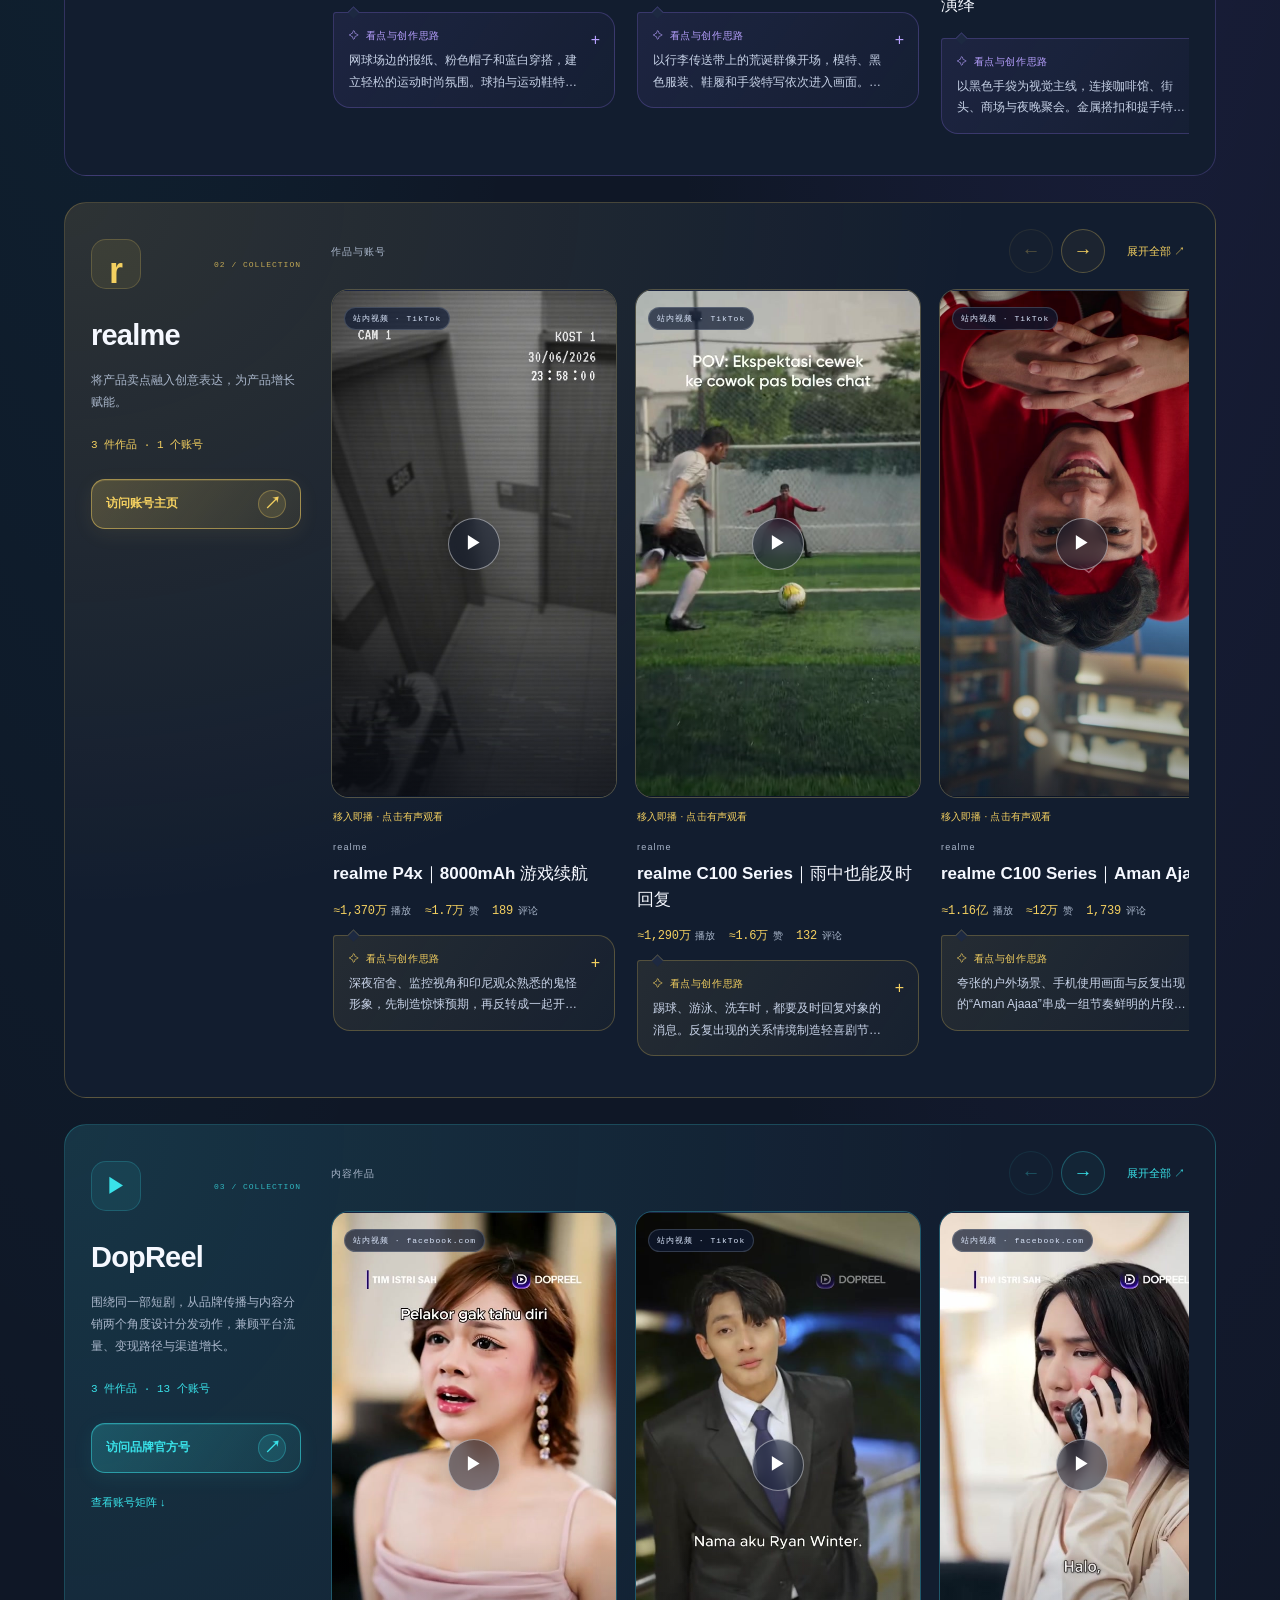
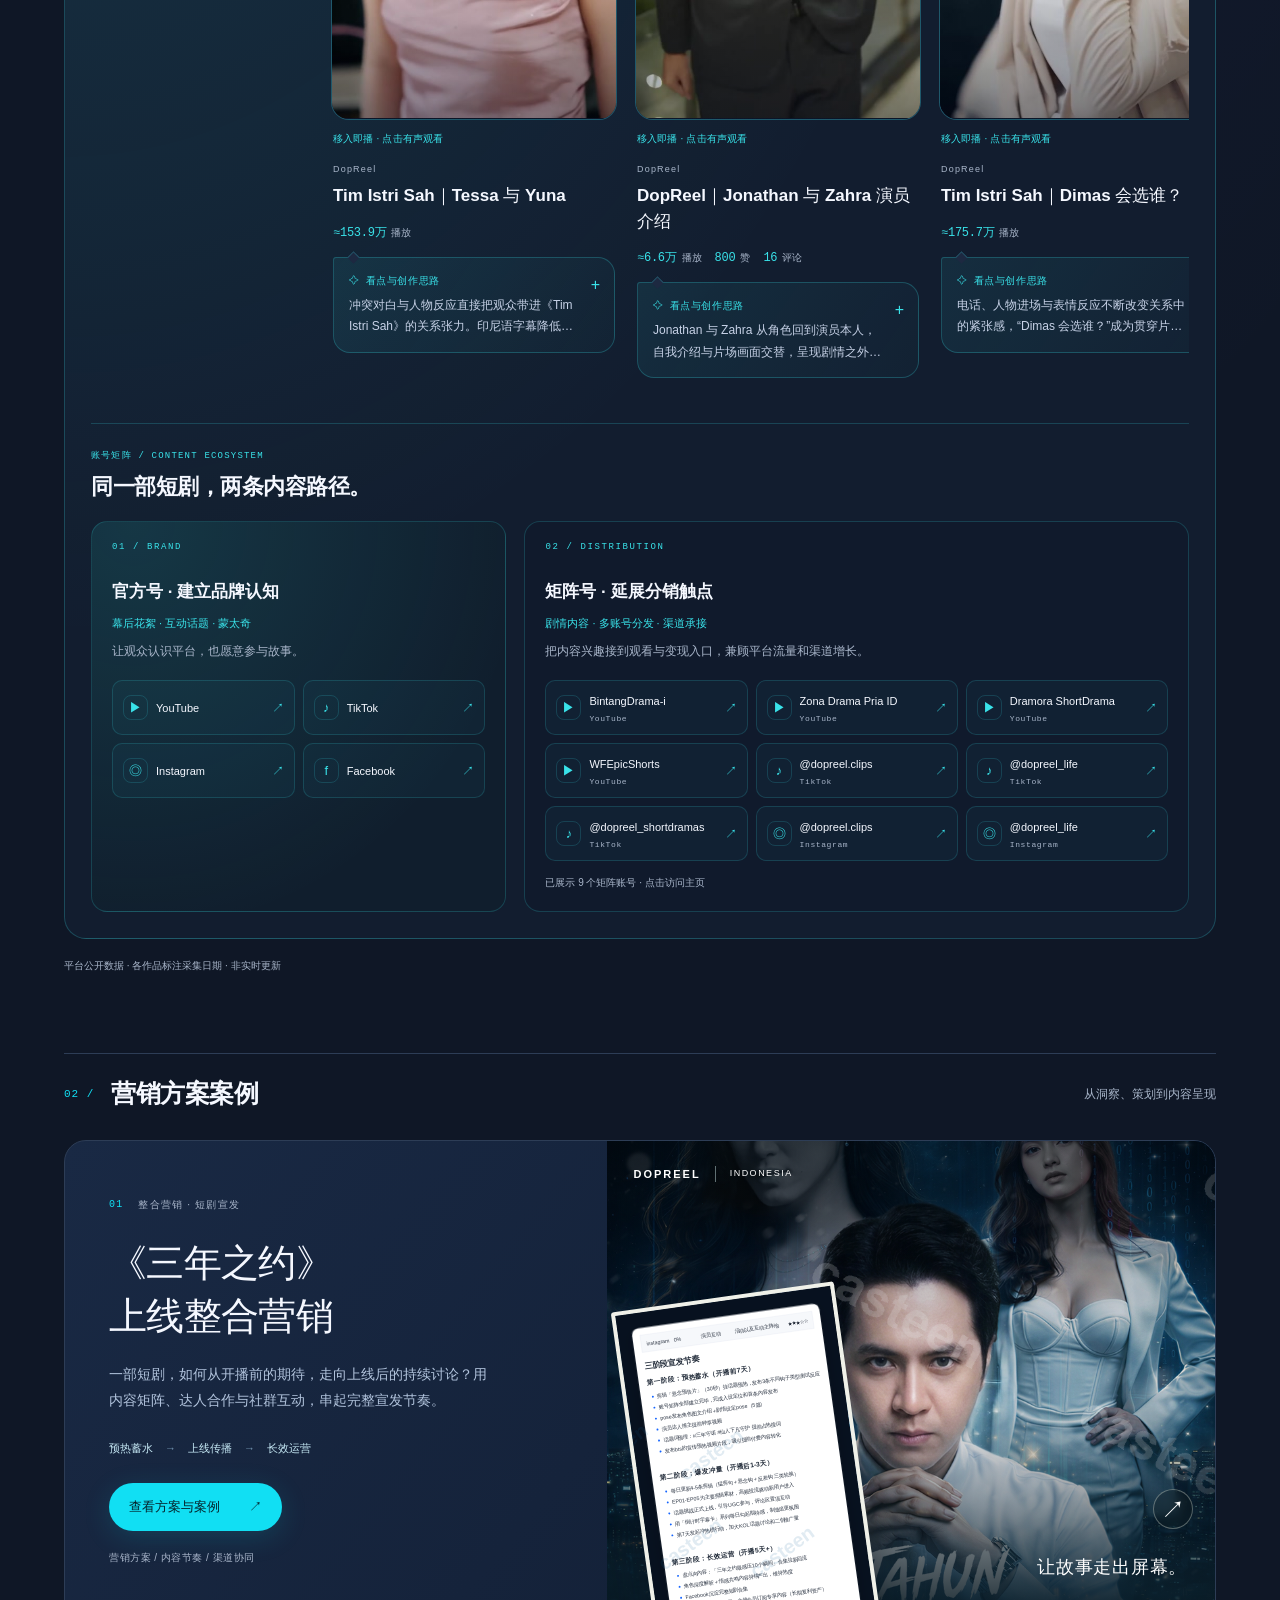
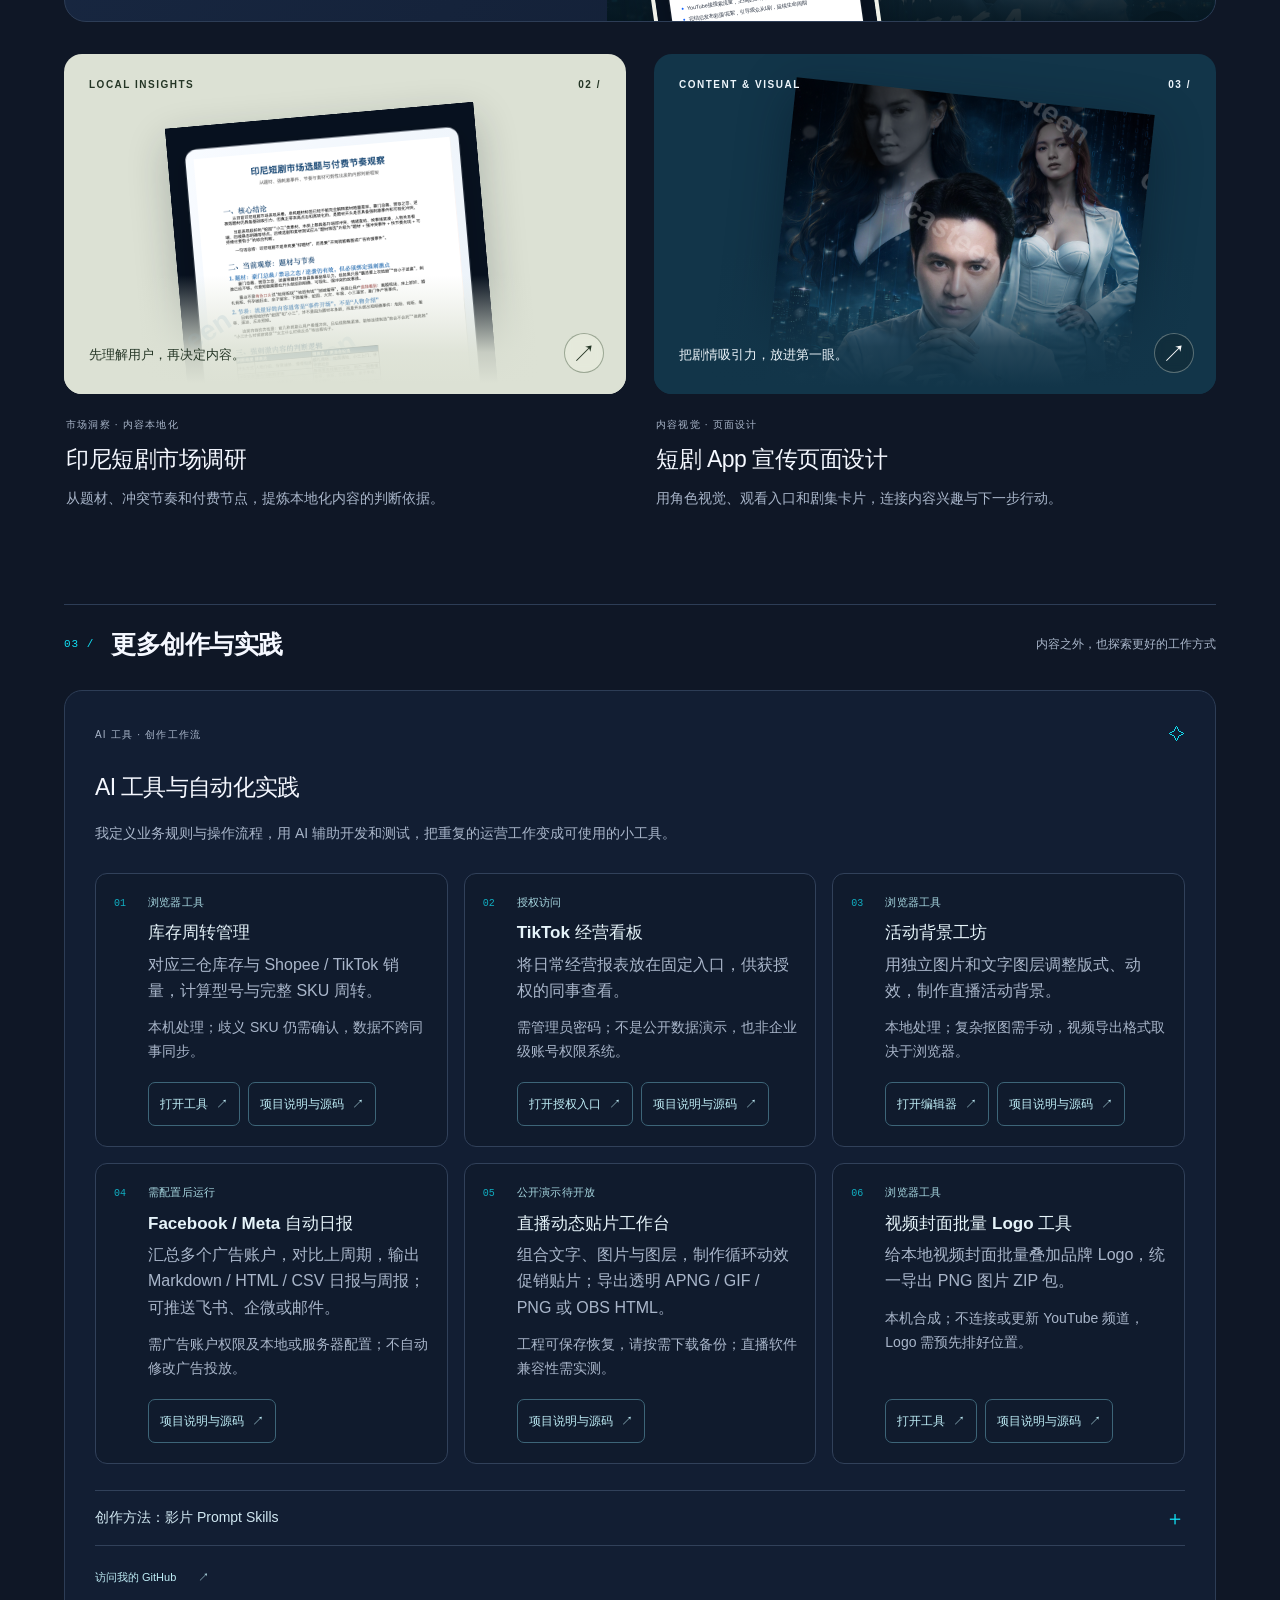
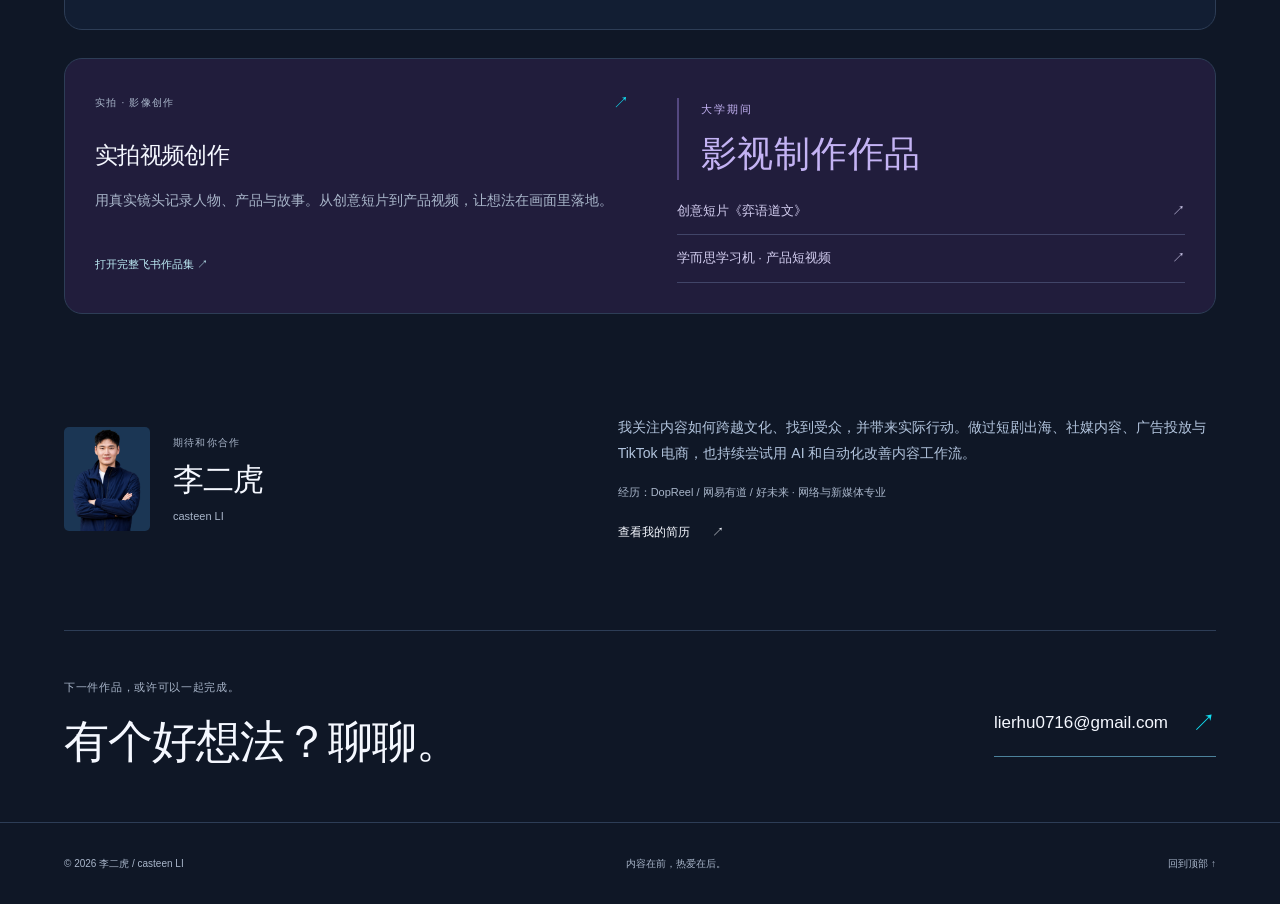
==== commit 8808a837: "Show all six tools including Meta reports as visible portfolio cards" ====
--- a/index.html
+++ b/index.html
@@ -6,7 +6,7 @@
   <meta name="theme-color" content="#0f1726">
   <title>李二虎 · 内容、营销与增长作品集</title>
   <meta name="description" content="李二虎 / casteen LI 的作品集：营销方案案例、社媒内容、AI 工具与自动化、实拍视频创作。通过作品，了解内容从策划到传播的过程。">
-  <link rel="stylesheet" href="style.css?v=20261012-project-directory">
+  <link rel="stylesheet" href="style.css?v=20261012-six-projects">
   <script src="video-utils.js?v=20261005-channel-wall" defer></script>
   <script src="portfolio-data.js?v=20261009-tennis-film" defer></script>
   <script src="script.js" defer></script>
@@ -94,30 +94,51 @@
           <p data-zh="我定义业务规则与操作流程，用 AI 辅助开发和测试，把重复的运营工作变成可使用的小工具。" data-en="I define the business rules and workflows, then use AI-assisted development and testing to turn recurring operational tasks into practical tools.">我定义业务规则与操作流程，用 AI 辅助开发和测试，把重复的运营工作变成可使用的小工具。</p>
           <ol class="ai-project-list">
             <li class="ai-featured-project" data-project="inventory"><span class="ai-project-index" aria-hidden="true">01</span><div>
+              <span class="ai-project-state" data-zh="浏览器工具" data-en="Browser tool">浏览器工具</span>
               <h4 data-zh="库存周转管理" data-en="Inventory turnover">库存周转管理</h4>
               <p data-zh="对应三仓库存与 Shopee / TikTok 销量，计算型号与完整 SKU 周转。" data-en="Match three warehouses with Shopee / TikTok sales and calculate turnover by model or full SKU.">对应三仓库存与 Shopee / TikTok 销量，计算型号与完整 SKU 周转。</p>
               <p class="ai-project-limit" data-zh="本机处理；歧义 SKU 仍需确认，数据不跨同事同步。" data-en="Local processing. Ambiguous SKUs need review; data is not shared between colleagues.">本机处理；歧义 SKU 仍需确认，数据不跨同事同步。</p>
               <div class="ai-project-links"><a href="https://casteen-code.github.io/realme-inventory-turnover/" target="_blank" rel="noopener noreferrer"><span data-zh="打开工具" data-en="Open tool">打开工具</span><span aria-hidden="true">↗</span></a><a href="https://github.com/casteen-code/realme-inventory-turnover" target="_blank" rel="noopener noreferrer"><span data-zh="项目说明与源码" data-en="Overview & source">项目说明与源码</span><span aria-hidden="true">↗</span></a></div>
             </div></li>
             <li class="ai-featured-project" data-project="dashboard"><span class="ai-project-index" aria-hidden="true">02</span><div>
+              <span class="ai-project-state" data-zh="授权访问" data-en="Authorized access">授权访问</span>
               <h4 data-zh="TikTok 经营看板" data-en="TikTok operating dashboard">TikTok 经营看板</h4>
               <p data-zh="将日常经营报表放在固定入口，供获授权的同事查看。" data-en="A stable entry point for authorized colleagues to view published operating reports.">将日常经营报表放在固定入口，供获授权的同事查看。</p>
               <p class="ai-project-limit" data-zh="需管理员密码；不是公开数据演示，也非企业级账号权限系统。" data-en="An administrator-provided password is required. Not a public data demo or enterprise access-control system.">需管理员密码；不是公开数据演示，也非企业级账号权限系统。</p>
               <div class="ai-project-links"><a href="https://casteen-code.github.io/realme-id-tiktok-dashboard/" target="_blank" rel="noopener noreferrer"><span data-zh="打开授权入口" data-en="Authorized access">打开授权入口</span><span aria-hidden="true">↗</span></a><a href="https://github.com/casteen-code/realme-id-tiktok-dashboard" target="_blank" rel="noopener noreferrer"><span data-zh="项目说明与源码" data-en="Overview & source">项目说明与源码</span><span aria-hidden="true">↗</span></a></div>
             </div></li>
             <li class="ai-featured-project" data-project="campaign"><span class="ai-project-index" aria-hidden="true">03</span><div>
+              <span class="ai-project-state" data-zh="浏览器工具" data-en="Browser tool">浏览器工具</span>
               <h4 data-zh="活动背景工坊" data-en="Campaign Motion Studio">活动背景工坊</h4>
               <p data-zh="用独立图片和文字图层调整版式、动效，制作直播活动背景。" data-en="Arrange image and text layers, then animate them into livestream campaign backgrounds.">用独立图片和文字图层调整版式、动效，制作直播活动背景。</p>
               <p class="ai-project-limit" data-zh="本地处理；复杂抠图需手动，视频导出格式取决于浏览器。" data-en="Local processing. Complex cutouts need manual work; video export formats depend on the browser.">本地处理；复杂抠图需手动，视频导出格式取决于浏览器。</p>
               <div class="ai-project-links"><a href="https://casteen-code.github.io/campaign-motion-studio/" target="_blank" rel="noopener noreferrer"><span data-zh="打开编辑器" data-en="Open editor">打开编辑器</span><span aria-hidden="true">↗</span></a><a href="https://github.com/casteen-code/campaign-motion-studio" target="_blank" rel="noopener noreferrer"><span data-zh="项目说明与源码" data-en="Overview & source">项目说明与源码</span><span aria-hidden="true">↗</span></a></div>
             </div></li>
+            <li class="ai-featured-project" data-project="fb_auto"><span class="ai-project-index" aria-hidden="true">04</span><div>
+              <span class="ai-project-state" data-zh="需配置后运行" data-en="Setup required">需配置后运行</span>
+              <h4 data-zh="Facebook / Meta 自动日报" data-en="Facebook / Meta automated reports">Facebook / Meta 自动日报</h4>
+              <p data-zh="汇总多个广告账户，对比上周期，输出 Markdown / HTML / CSV 日报与周报；可推送飞书、企微或邮件。" data-en="Combine multiple ad accounts, compare reporting periods, and generate daily or weekly Markdown / HTML / CSV reports, with optional Feishu, WeCom or email delivery.">汇总多个广告账户，对比上周期，输出 Markdown / HTML / CSV 日报与周报；可推送飞书、企微或邮件。</p>
+              <p class="ai-project-limit" data-zh="需广告账户权限及本地或服务器配置；不自动修改广告投放。" data-en="Requires ad-account access and local or server setup. Does not automatically change campaigns.">需广告账户权限及本地或服务器配置；不自动修改广告投放。</p>
+              <div class="ai-project-links"><a href="https://github.com/casteen-code/fb_auto" target="_blank" rel="noopener noreferrer"><span data-zh="项目说明与源码" data-en="Overview & source">项目说明与源码</span><span aria-hidden="true">↗</span></a></div>
+            </div></li>
+            <li class="ai-featured-project" data-project="live-overlay-studio"><span class="ai-project-index" aria-hidden="true">05</span><div>
+              <span class="ai-project-state" data-zh="公开演示待开放" data-en="Public demo not yet available">公开演示待开放</span>
+              <h4 data-zh="直播动态贴片工作台" data-en="Live Overlay Studio">直播动态贴片工作台</h4>
+              <p data-zh="组合文字、图片与图层，制作循环动效促销贴片；导出透明 APNG / GIF / PNG 或 OBS HTML。" data-en="Compose text, images and layers into looping promotional overlays; export transparent APNG / GIF / PNG or HTML for OBS.">组合文字、图片与图层，制作循环动效促销贴片；导出透明 APNG / GIF / PNG 或 OBS HTML。</p>
+              <p class="ai-project-limit" data-zh="工程可保存恢复，请按需下载备份；直播软件兼容性需实测。" data-en="Projects can be saved and restored; download backups as needed and test compatibility with your broadcasting software.">工程可保存恢复，请按需下载备份；直播软件兼容性需实测。</p>
+              <div class="ai-project-links"><a href="https://github.com/casteen-code/live-overlay-studio" target="_blank" rel="noopener noreferrer"><span data-zh="项目说明与源码" data-en="Overview & source">项目说明与源码</span><span aria-hidden="true">↗</span></a></div>
+            </div></li>
+            <li class="ai-featured-project" data-project="yt-logo-tool"><span class="ai-project-index" aria-hidden="true">06</span><div>
+              <span class="ai-project-state" data-zh="浏览器工具" data-en="Browser tool">浏览器工具</span>
+              <h4 data-zh="视频封面批量 Logo 工具" data-en="Batch thumbnail logo tool">视频封面批量 Logo 工具</h4>
+              <p data-zh="给本地视频封面批量叠加品牌 Logo，统一导出 PNG 图片 ZIP 包。" data-en="Add brand logos to local video thumbnails in batches and export the PNG images as a ZIP archive.">给本地视频封面批量叠加品牌 Logo，统一导出 PNG 图片 ZIP 包。</p>
+              <p class="ai-project-limit" data-zh="本机合成；不连接或更新 YouTube 频道，Logo 需预先排好位置。" data-en="Images are composed locally. Does not connect to or update YouTube channels; logo placement must be prepared in advance.">本机合成；不连接或更新 YouTube 频道，Logo 需预先排好位置。</p>
+              <div class="ai-project-links"><a href="https://casteen-code.github.io/yt-logo-tool/logo-tool.html" target="_blank" rel="noopener noreferrer"><span data-zh="打开工具" data-en="Open tool">打开工具</span><span aria-hidden="true">↗</span></a><a href="https://github.com/casteen-code/yt-logo-tool" target="_blank" rel="noopener noreferrer"><span data-zh="项目说明与源码" data-en="Overview & source">项目说明与源码</span><span aria-hidden="true">↗</span></a></div>
+            </div></li>
           </ol>
           <details class="ai-more-practices">
-            <summary><span data-zh="更多实践与探索" data-en="More experiments & practice">更多实践与探索</span><span class="ai-more-icon" aria-hidden="true">＋</span></summary>
+            <summary><span data-zh="创作方法：影片 Prompt Skills" data-en="Creative method: film prompt Skills">创作方法：影片 Prompt Skills</span><span class="ai-more-icon" aria-hidden="true">＋</span></summary>
             <ul class="ai-practice-list">
-              <li><h4><a href="https://github.com/casteen-code/fb_auto" target="_blank" rel="noopener noreferrer"><span data-zh="自动化日报项目" data-en="Automated daily reporting">自动化日报项目</span><span aria-hidden="true">↗</span></a></h4><p data-zh="广告数据报表实践；使用前需要配置自己的账号与运行环境。" data-en="Advertising-report workflows; requires your own account and environment setup.">广告数据报表实践；使用前需要配置自己的账号与运行环境。</p></li>
-              <li><h4><a href="https://github.com/casteen-code/live-overlay-studio" target="_blank" rel="noopener noreferrer"><span data-zh="直播叠层工具" data-en="Live Overlay Studio">直播叠层工具</span><span aria-hidden="true">↗</span></a></h4><p data-zh="直播画面叠层实践；需检查浏览器与直播软件兼容性。" data-en="Livestream overlay experiments; check browser and broadcasting-software compatibility.">直播画面叠层实践；需检查浏览器与直播软件兼容性。</p></li>
-              <li><h4><a href="https://github.com/casteen-code/yt-logo-tool" target="_blank" rel="noopener noreferrer"><span data-zh="封面批量标识工具" data-en="Batch thumbnail logo tool">封面批量标识工具</span><span aria-hidden="true">↗</span></a></h4><p data-zh="给本地图片批量加标识；不是 YouTube API 上传或发布工具。" data-en="Add logos to local images in batches; not a YouTube API upload or publishing tool.">给本地图片批量加标识；不是 YouTube API 上传或发布工具。</p></li>
               <li><h4 data-zh="AI 影片 Prompt 提示词 Skills" data-en="AI film prompt-writing Skills">AI 影片 Prompt 提示词 Skills</h4><p data-zh="整理影片创意与镜头提示词，沉淀可复用的写作 Skills。" data-en="Reusable Skills for writing film concepts and shot prompts.">整理影片创意与镜头提示词，沉淀可复用的写作 Skills。</p></li>
             </ul>
           </details>
--- a/style.css
+++ b/style.css
@@ -456,11 +456,15 @@
 @media(max-width:780px){.project-collection{grid-template-columns:1fr;gap:17px;padding:23px;scroll-margin-top:20px}.collection-intro{position:relative;padding:0 174px 0 65px}.project-identity{margin:0}.project-icon{position:absolute;left:0;top:0}.project-number{display:none}.collection-intro h3{font-size:25px}.project-description{margin:7px 0 10px;min-height:0;font-size:11px;max-width:none}.collection-home{position:absolute;right:0;top:0;margin:0;width:156px}.collection-count{font-size:10px}.collection-note{max-width:none;margin-top:6px;font-size:10px}.collection-toolbar{margin-bottom:12px}.gallery-heading{align-items:start;flex-direction:column;gap:12px}}
 @media(max-width:560px){.project-collection{padding:18px 16px;border-radius:18px;gap:13px}.project-collection+.project-collection{margin-top:20px}.collection-intro{padding:0 0 0 58px}.collection-intro h3{font-size:24px;padding-right:4px}.project-icon{width:43px;height:43px;font-size:30px;border-radius:13px}.project-description{margin-bottom:7px;font-size:11px}.collection-home{position:static;margin-top:12px;width:100%;max-width:210px;min-height:48px;font-size:12px;padding:9px 12px}.collection-note{margin-top:12px}.collection-shelf{gap:14px}.collection-shelf>.video-card,.collection-shelf>.account-card{flex-basis:calc(100% - 24px)}.account-cover{height:270px}.collection-hint{font-size:9px;letter-spacing:0}.collection-controls,.collection-arrows{gap:4px}.shelf-arrow{width:40px;height:44px;border-radius:22px}.collection-expand{padding-left:8px;font-size:10px}.collection-shelf .video-caption h4{font-size:16px}.is-expanded .collection-shelf{grid-template-columns:1fr;gap:24px}.is-expanded .collection-shelf>.video-card,.is-expanded .collection-shelf>.account-card{max-width:none}.gallery-heading>p{font-size:10px}.collection-shelf .video-platform{font-size:7px}}
 
-/* Public identity and the bounded AI-assisted project directory. */
+/* Public identity and the six-project AI-assisted directory. */
 .brand-name>b,.about-identity h2>b{font:inherit}
-.ai-project-list{list-style:none;margin:22px 0 0;padding:0;display:grid;gap:0}
-.ai-project-list li{display:grid;grid-template-columns:26px minmax(0,1fr);gap:12px;padding:16px 0;border-top:1px solid #31415a}
+.more-grid>.ai-tools-card{grid-column:1/-1;min-width:0}
+.ai-tools-card>p{max-width:76ch}
+.ai-project-list{list-style:none;margin:26px 0 22px;padding:0;display:grid;grid-template-columns:repeat(3,minmax(0,1fr));gap:16px}
+.ai-project-list li{display:grid;grid-template-columns:24px minmax(0,1fr);gap:10px;padding:20px 18px;border:1px solid #31415a;border-radius:12px;background:#101b2d;min-width:0}
+.ai-featured-project>div{display:flex;flex-direction:column;min-width:0}
 .ai-project-index{font:10px ui-monospace,monospace;color:var(--accent);padding-top:4px;opacity:.75}
+.ai-project-state{color:#a7d7e0;font-size:11px;line-height:1.6;letter-spacing:.02em;margin-bottom:9px}
 .ai-project-list h4{font-size:14px;font-weight:550;line-height:1.5;color:#e6f4fa;overflow-wrap:anywhere}
 .ai-project-list h4 a{display:flex;justify-content:space-between;gap:14px;align-items:center}
 .ai-project-list h4 a:hover{color:var(--accent)}
@@ -468,8 +472,8 @@
 .ai-project-list p{font-size:12px;color:var(--muted);line-height:1.75;margin-top:6px}
 .ai-tools-card .ai-featured-project h4{font-size:17px;font-weight:550}
 .ai-tools-card .ai-featured-project p{font-size:16px;line-height:1.65}
-.ai-tools-card .ai-featured-project .ai-project-limit{font-size:13px;line-height:1.7;color:#a9b6ca;margin-top:7px}
-.ai-project-links{display:flex;align-items:center;flex-wrap:wrap;gap:6px 12px;margin-top:10px}
+.ai-tools-card .ai-featured-project .ai-project-limit{font-size:14px;line-height:1.7;color:#a9b6ca;margin-top:12px;margin-bottom:4px}
+.ai-project-links{display:flex;align-items:center;flex-wrap:wrap;gap:6px 8px;margin-top:auto;padding-top:14px}
 .ai-project-links a{display:inline-flex;align-items:center;justify-content:center;gap:8px;min-height:44px;padding:8px 11px;border:1px solid #3d6578;border-radius:7px;color:#bfeef7;font-size:12px;line-height:1.5;overflow-wrap:anywhere}
 .ai-project-links a:hover{background:#11dff314;border-color:#75c8d5}
 .ai-project-links a:focus-visible,.ai-more-practices summary:focus-visible,.ai-practice-list a:focus-visible{outline:2px solid var(--accent);outline-offset:3px}
@@ -490,6 +494,16 @@
 .film-card .film-study{font-size:clamp(24px,3vw,36px);line-height:1.45;letter-spacing:.02em}
 .film-study>span{font-size:11px;letter-spacing:2px;margin:0 0 8px}
 .film-study>strong{font-weight:500}
+.more-grid>.film-card{grid-column:1/-1;display:grid;grid-template-columns:minmax(0,1.05fr) minmax(0,1fr);column-gap:48px}
+.more-grid>.film-card>.more-top{grid-column:1;grid-row:1}
+.more-grid>.film-card>h3{grid-column:1;grid-row:2}
+.more-grid>.film-card>p{grid-column:1;grid-row:3}
+.more-grid>.film-card>.text-link{grid-column:1;grid-row:4;justify-self:start;margin-top:16px;min-height:44px}
+.more-grid>.film-card>.film-word{grid-column:2;grid-row:1/3;align-self:center;margin:0;padding-block:0}
+.more-grid>.film-card>.creative-links{grid-column:2;grid-row:3/5;margin:0;align-self:start}
+@media(max-width:1100px){.ai-project-list{grid-template-columns:repeat(2,minmax(0,1fr))}}
+@media(max-width:780px){.more-grid>.film-card{display:flex}.more-grid>.film-card>.film-word{align-self:stretch;margin:24px 0 12px}.more-grid>.film-card>.creative-links{align-self:stretch}.more-grid>.film-card>.text-link{align-self:flex-start}}
+@media(max-width:640px){.ai-project-list{grid-template-columns:1fr;gap:14px}.ai-tools-card .ai-featured-project{grid-template-columns:22px minmax(0,1fr);gap:8px;padding:18px 14px}.ai-tools-card .ai-featured-project h4{font-size:17px}.ai-project-links{gap:8px}}
 
 /* Two entry points into the portfolio, using the existing project colors. */
 .hero-paths{display:flex;flex-wrap:wrap;gap:12px;margin-top:24px}
